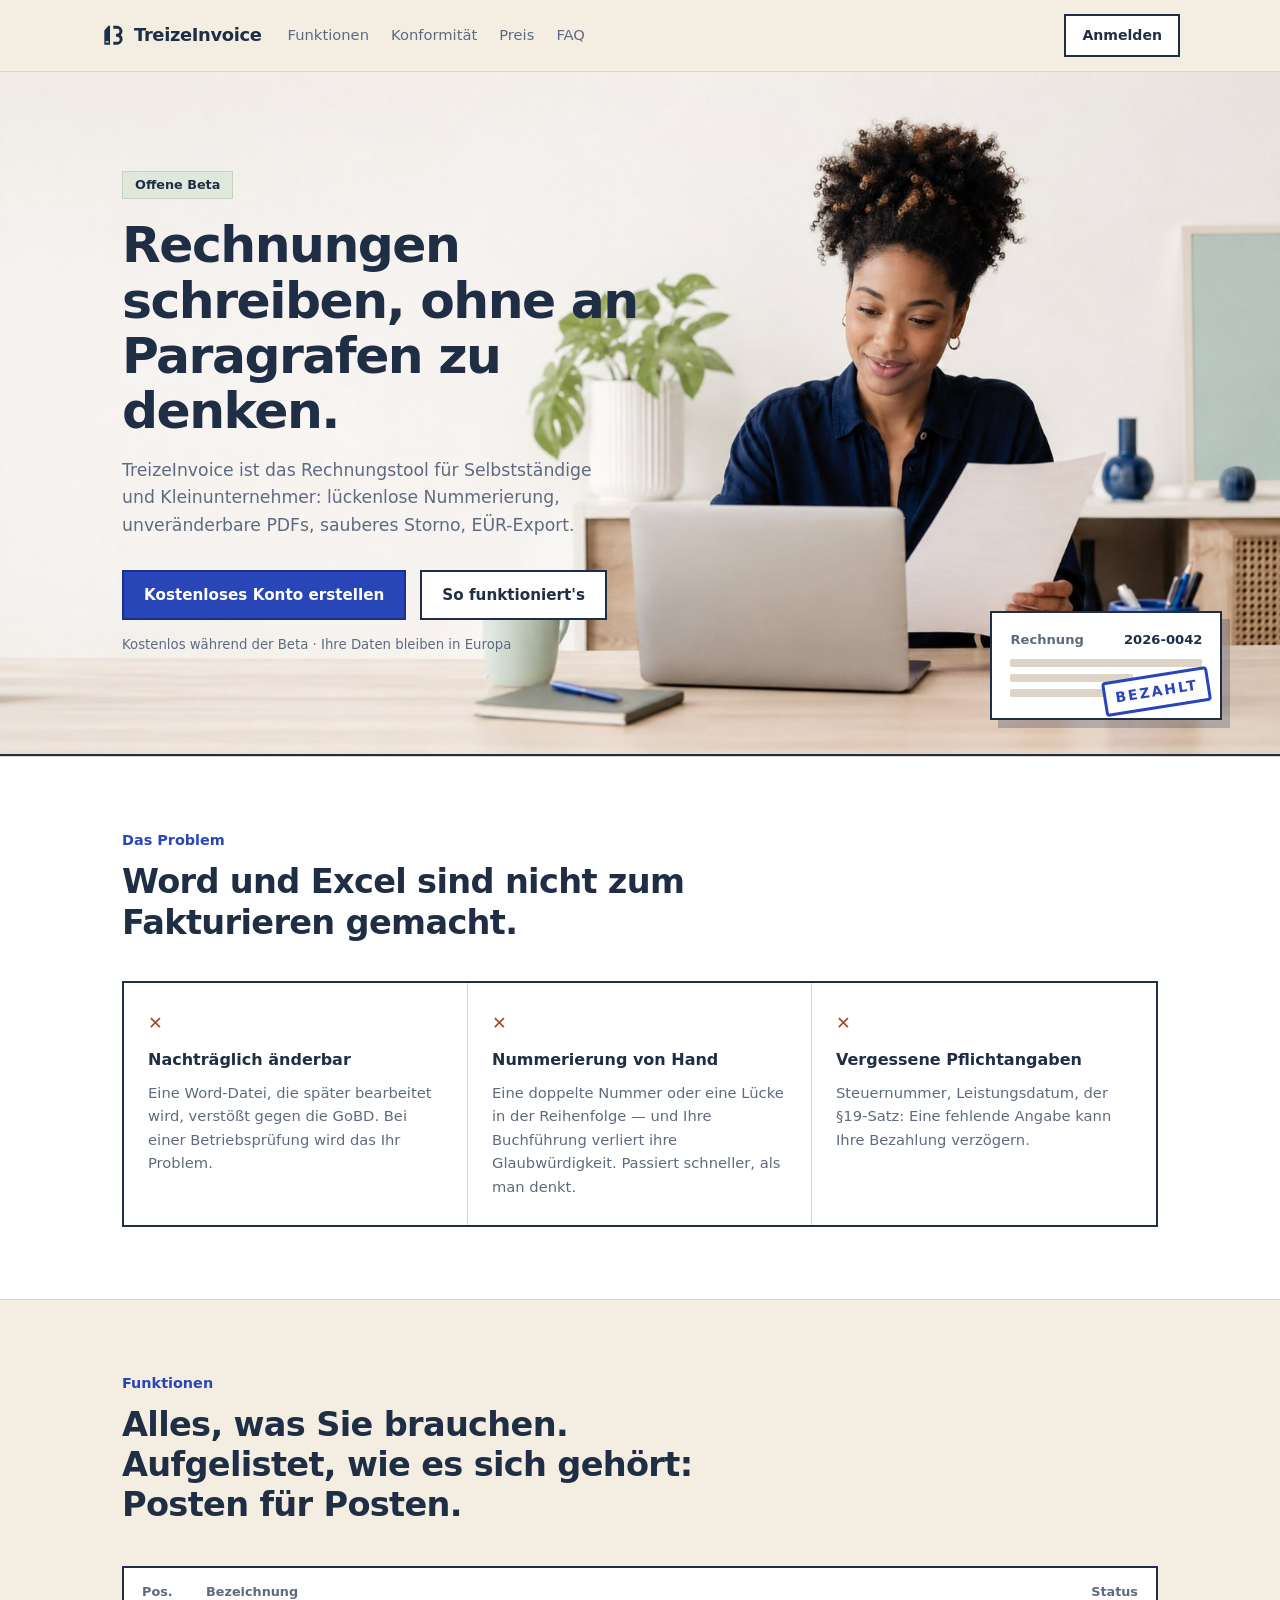
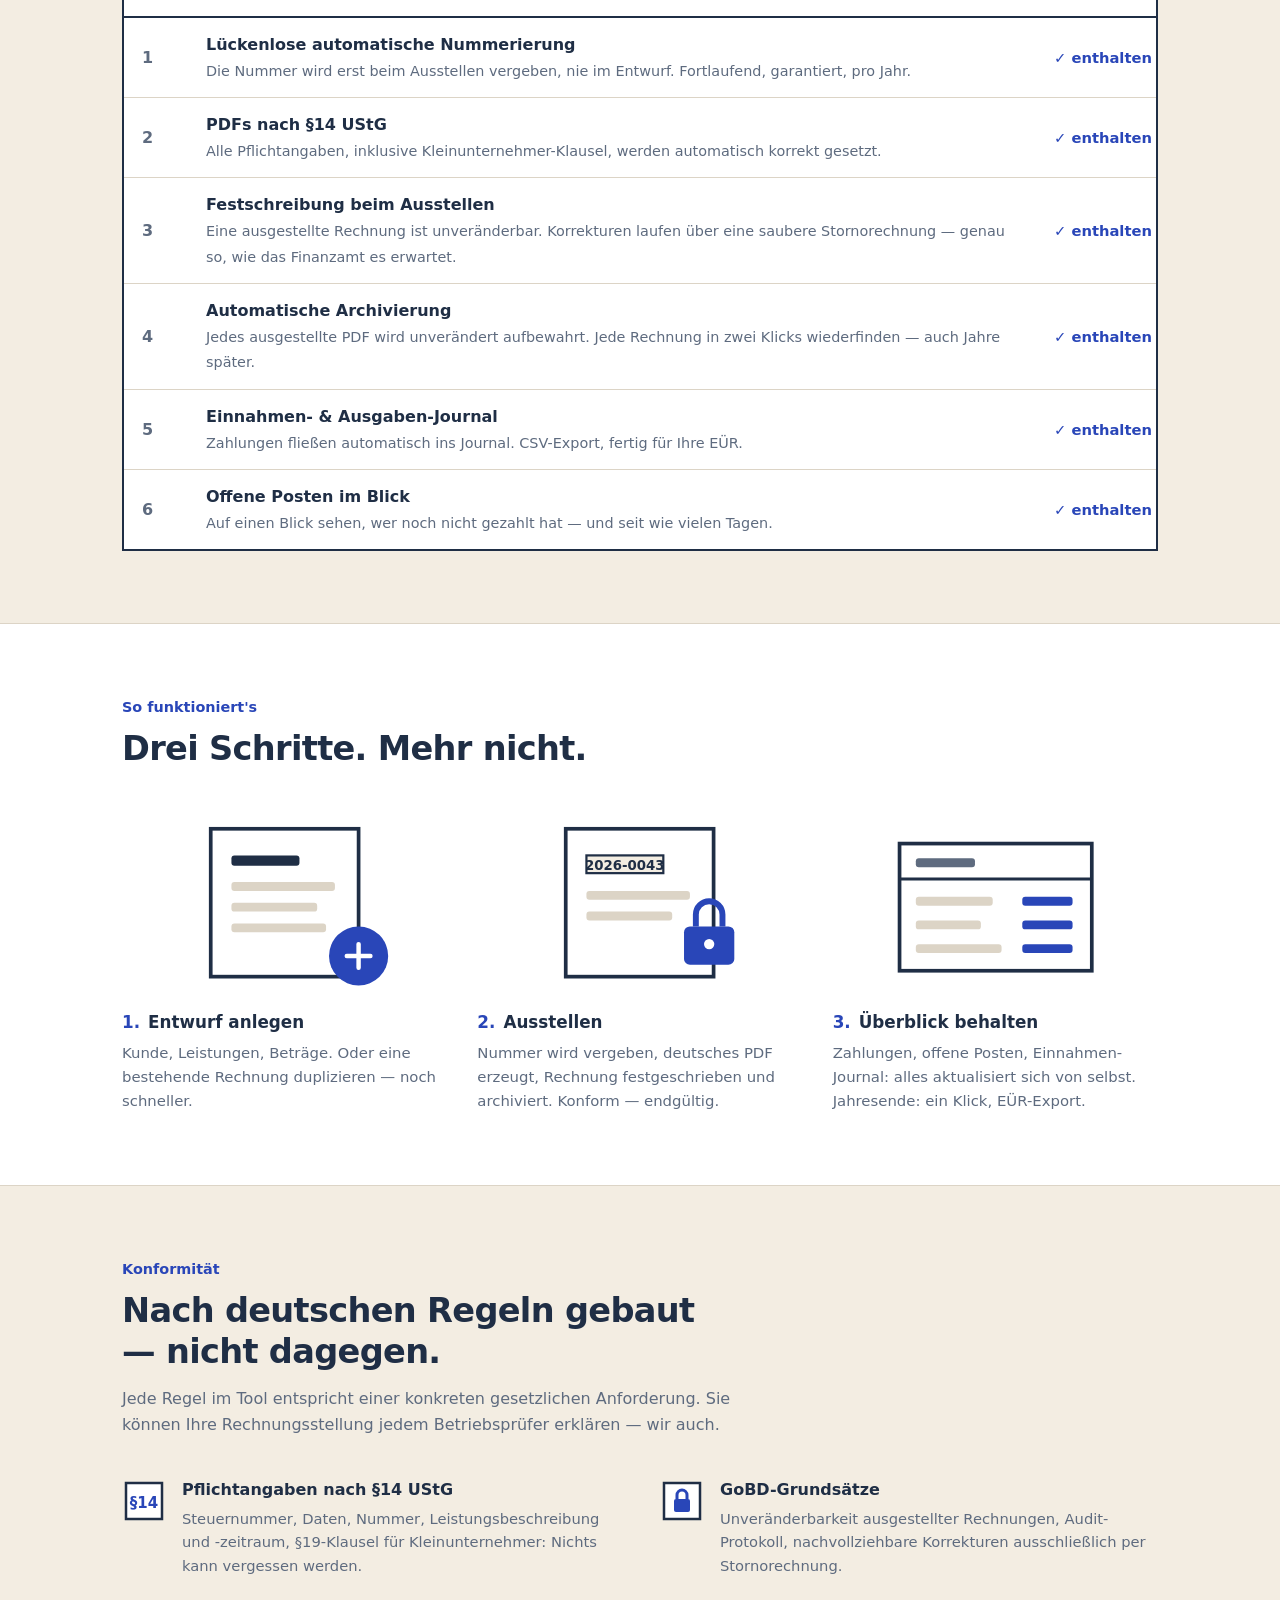
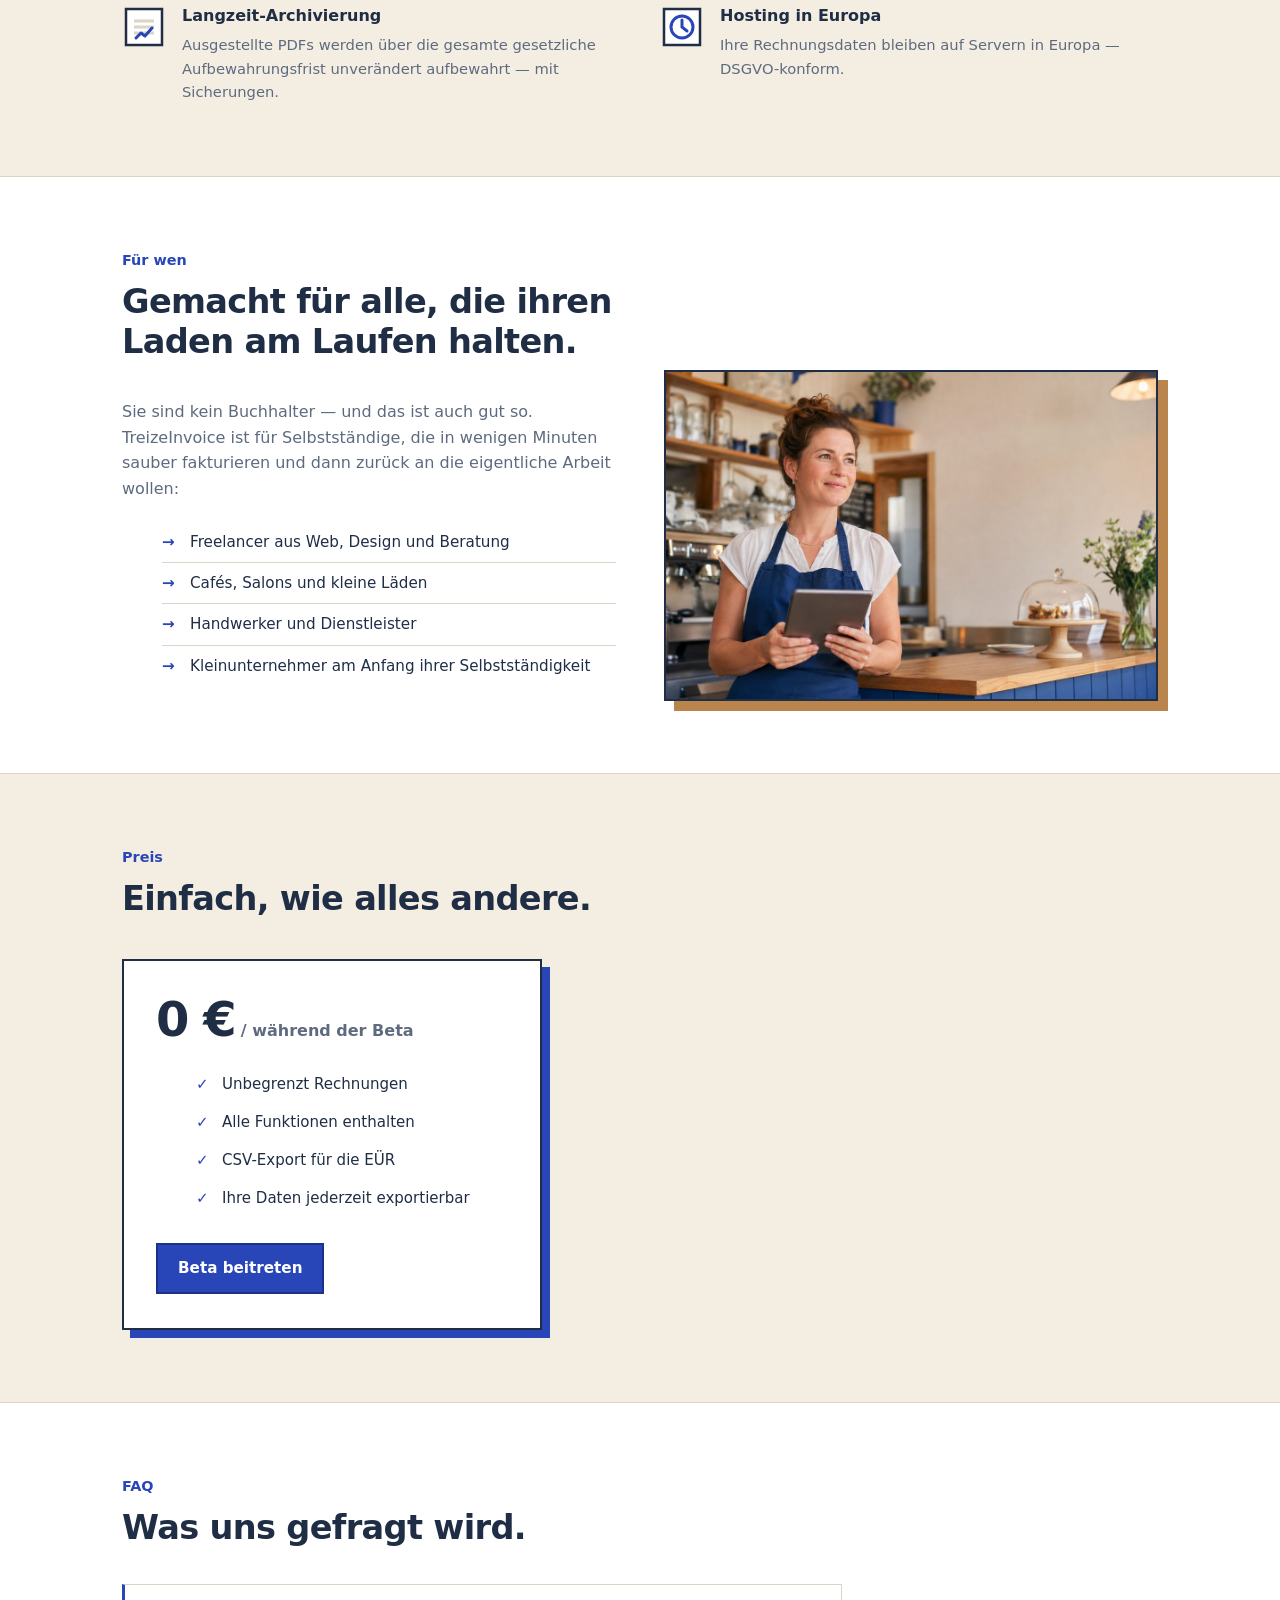
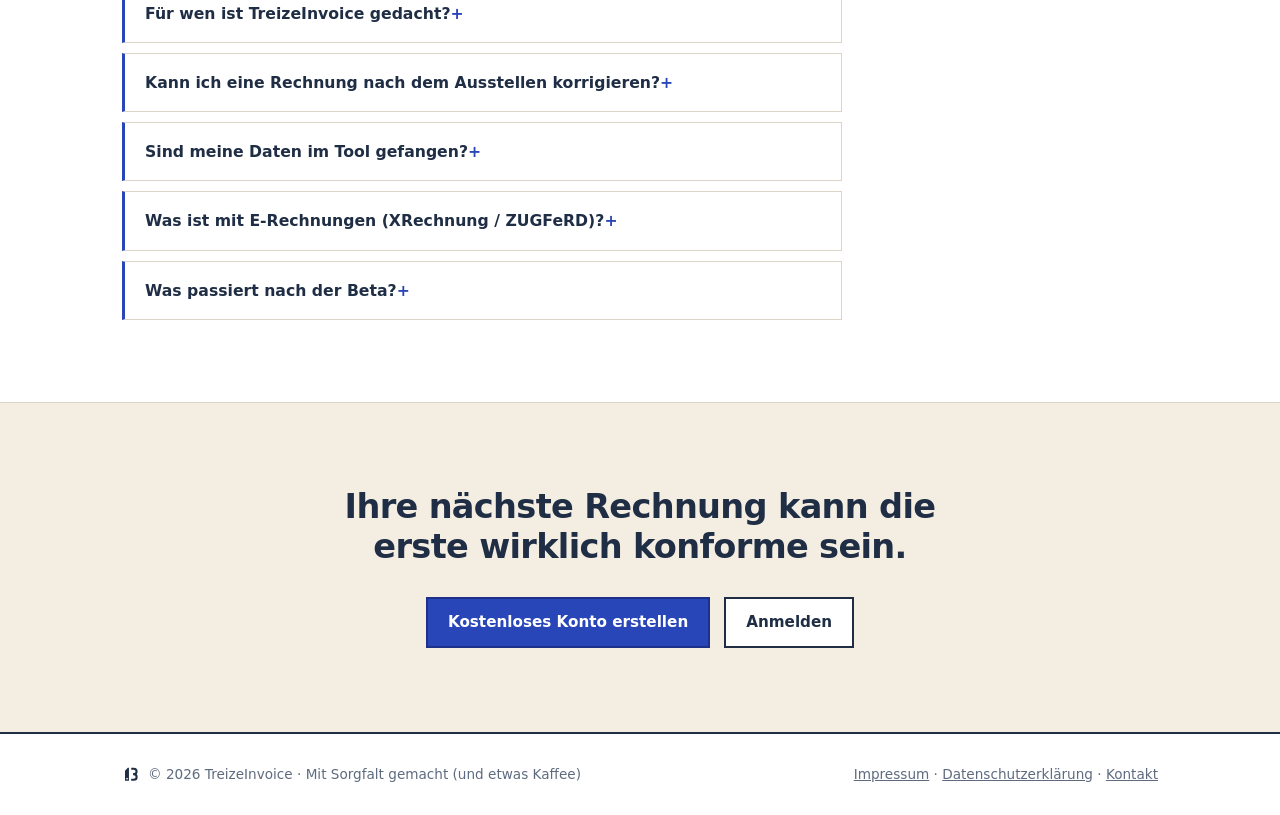
==== frontend/index.html @ 703e9132 "Bloc 0-2 : squelette, auth mono-utilisateur, clients, factures brouillon - Architecture Web -> Servi" ====
<!doctype html>
<html lang="de">
<head>
<meta charset="utf-8">
<meta name="viewport" content="width=device-width, initial-scale=1">
<title>TreizeInvoice — Rechtssichere Rechnungen für Selbstständige</title>
<link rel="icon" type="image/svg+xml" href="[data-uri]">
<meta name="description" content="Rechnungen nach §14 UStG und GoBD: lückenlose Nummerierung, unveränderbare PDFs, sauberes Storno, EÜR-Export. Gemacht für Kleinunternehmer und Freelancer.">
<style>
  :root{
    --bg:#F3EDE2;        /* Creme aus dem Café-Foto */
    --paper:#FFFFFF;
    --ink:#1F2E45;       /* Tiefes Schürzen-Navy */
    --ink-soft:#5E6B7F;
    --blue:#2946B8;      /* Königsblau aus Hemd & Stoffmustern */
    --blue-deep:#1C3187;
    --sage:#DFE8DA;      /* Salbei aus dem T-Shirt, als sanfte Fläche */
    --wood:#B9854C;      /* Holzton der Theke, sparsam */
    --line:#DCD4C6;
  }
  *{box-sizing:border-box; margin:0;}
  html{scroll-behavior:smooth;}
  @media (prefers-reduced-motion: reduce){
    html{scroll-behavior:auto;}
    *{animation:none !important; transition:none !important;}
  }
  body{
    background:var(--bg);
    color:var(--ink);
    font-family:"Avenir Next","Segoe UI",system-ui,-apple-system,sans-serif;
    line-height:1.6;
  }
  a{color:inherit;}
  .wrap{max-width:1080px; margin:0 auto; padding:0 22px;}

  /* ---------- Navigation ---------- */
  nav{
    position:sticky; top:0; z-index:50;
    background:rgba(243,237,226,.93);
    backdrop-filter:blur(6px);
    border-bottom:1px solid var(--line);
  }
  .nav-in{
    display:flex; align-items:center; gap:26px;
    padding:14px 0;
  }
  .logo{
    font-weight:800; font-size:1.12rem; letter-spacing:-.02em;
    text-decoration:none;
    display:flex; align-items:center; gap:8px;
  }
  .logo svg{width:26px; height:26px;}
  .nav-links{display:flex; gap:22px; flex:1; font-size:.92rem;}
  .nav-links a{text-decoration:none; color:var(--ink-soft);}
  .nav-links a:hover{color:var(--ink);}
  .btn{
    display:inline-block;
    text-decoration:none;
    font-weight:600;
    font-size:.95rem;
    padding:11px 20px;
    border:2px solid var(--ink);
    background:var(--paper);
    color:var(--ink);
    transition:transform .12s ease, box-shadow .12s ease;
  }
  .btn:hover{transform:translate(-1px,-1px); box-shadow:3px 3px 0 var(--ink);}
  .btn.primary{
    background:var(--blue);
    border-color:var(--blue-deep);
    color:#fff;
  }
  .btn.primary:hover{box-shadow:3px 3px 0 var(--blue-deep);}
  .btn.small{padding:8px 16px; font-size:.88rem;}

  /* ---------- Hero ---------- */
  .hero{
    position:relative;
    border-bottom:2px solid var(--ink);
    background:#F4F0E8;
  }
  .hero-bg{
    display:block;
    width:100%;
    min-height:560px;
    max-height:720px;
    object-fit:cover;
    object-position:74% center;
  }
  .hero-inner{
    position:absolute;
    inset:0;
    display:flex;
    align-items:center;
  }
  .hero-inner .wrap{width:100%;}
  .hero-content{max-width:520px;}
  .badge{
    display:inline-block;
    font-size:.8rem;
    font-weight:700;
    background:var(--sage);
    border:1px solid #C6D4BE;
    padding:3px 12px;
    margin-bottom:18px;
  }
  h1{
    font-size:clamp(2rem, 4vw, 3.15rem);
    font-weight:800;
    letter-spacing:-.03em;
    line-height:1.1;
  }
  .hero p.lead{
    margin-top:18px;
    font-size:1.08rem;
    color:var(--ink-soft);
    max-width:44ch;
  }
  .hero-cta{margin-top:30px; display:flex; gap:14px; flex-wrap:wrap;}
  .hero-note{margin-top:14px; font-size:.83rem; color:var(--ink-soft);}

  .invoice-chip{
    position:absolute;
    right:4.5%;
    bottom:34px;
    background:var(--paper);
    border:2px solid var(--ink);
    padding:16px 18px 14px;
    width:232px;
    box-shadow:8px 8px 0 rgba(31,46,69,.25);
  }
  .invoice-chip .nr{
    font-size:.82rem;
    font-weight:700;
    color:var(--ink-soft);
    display:flex;
    justify-content:space-between;
    margin-bottom:9px;
  }
  .invoice-chip .nr b{color:var(--ink); font-variant-numeric:tabular-nums;}
  .invoice-chip .row{height:8px; background:var(--line); border-radius:2px; margin:7px 0;}
  .invoice-chip .row.short{width:64%;}
  .invoice-chip .stamp{
    position:absolute;
    right:10px; bottom:10px;
    border:3px solid var(--blue);
    color:var(--blue);
    font-weight:800;
    font-size:.88rem;
    letter-spacing:2px;
    padding:3px 9px;
    transform:rotate(-9deg);
    border-radius:4px;
    background:rgba(255,255,255,.88);
    animation:stampIn .5s ease-out .6s both;
  }
  @keyframes stampIn{
    0%{opacity:0; transform:scale(2) rotate(-16deg);}
    70%{opacity:1; transform:scale(.95) rotate(-9deg);}
    100%{opacity:1; transform:scale(1) rotate(-9deg);}
  }

  /* ---------- Abschnitte ---------- */
  section{padding:72px 0;}
  section.alt{background:var(--paper); border-top:1px solid var(--line); border-bottom:1px solid var(--line);}
  .kicker{font-size:.9rem; font-weight:700; color:var(--blue); margin-bottom:10px;}
  h2{
    font-size:clamp(1.5rem, 2.8vw, 2.1rem);
    font-weight:800;
    letter-spacing:-.02em;
    line-height:1.2;
    max-width:26ch;
  }
  .section-lead{margin-top:14px; color:var(--ink-soft); max-width:60ch;}

  /* ---------- Problem ---------- */
  .problem-grid{
    margin-top:38px;
    display:grid;
    grid-template-columns:repeat(3,1fr);
    border:2px solid var(--ink);
    background:var(--paper);
  }
  .problem{padding:26px 24px; border-right:1px solid var(--line);}
  .problem:last-child{border-right:none;}
  .problem h3{font-size:1rem; font-weight:700; margin-bottom:8px;}
  .problem p{font-size:.92rem; color:var(--ink-soft);}
  .problem .x{font-weight:800; color:#A34B2E; font-size:1.1rem; display:block; margin-bottom:10px;}

  /* ---------- Funktionen: Posten-Liste ---------- */
  .ledger{margin-top:40px; background:var(--paper); border:2px solid var(--ink);}
  .ledger-head, .ledger-row{
    display:grid;
    grid-template-columns:64px 1fr 120px;
    align-items:center;
  }
  .ledger-head{
    border-bottom:2px solid var(--ink);
    font-size:.8rem;
    font-weight:700;
    color:var(--ink-soft);
  }
  .ledger-head > div, .ledger-row > div{padding:14px 18px;}
  .ledger-row{border-bottom:1px solid var(--line);}
  .ledger-row:last-child{border-bottom:none;}
  .ledger-row .pos{font-variant-numeric:tabular-nums; font-weight:700; color:var(--ink-soft);}
  .ledger-row .des b{display:block; font-size:1rem;}
  .ledger-row .des span{font-size:.9rem; color:var(--ink-soft);}
  .ledger-row .inc{
    font-weight:700; color:var(--blue); font-size:.92rem;
    text-align:right; white-space:nowrap;
  }

  /* ---------- Schritte ---------- */
  .steps{margin-top:44px; display:grid; grid-template-columns:repeat(3,1fr); gap:30px;}
  .step svg{width:100%; height:auto; display:block; margin-bottom:18px;}
  .step h3{font-size:1.05rem; font-weight:700;}
  .step h3 em{font-style:normal; color:var(--blue); font-variant-numeric:tabular-nums; margin-right:8px;}
  .step p{font-size:.93rem; color:var(--ink-soft); margin-top:6px;}

  /* ---------- Konformität ---------- */
  .conf{margin-top:40px; display:grid; grid-template-columns:repeat(2,1fr); gap:26px 40px;}
  .conf-item{display:flex; gap:16px; align-items:flex-start;}
  .conf-item svg{flex:0 0 44px; margin-top:2px;}
  .conf-item h3{font-size:1rem; font-weight:700;}
  .conf-item p{font-size:.92rem; color:var(--ink-soft); margin-top:4px;}

  /* ---------- Für wen ---------- */
  .wen-grid{
    display:grid;
    grid-template-columns:1fr 1fr;
    gap:48px;
    align-items:center;
    margin-top:8px;
  }
  .wen-grid img{
    width:100%;
    display:block;
    border:2px solid var(--ink);
    box-shadow:10px 10px 0 var(--wood);
  }
  .wen-list{list-style:none; margin-top:20px; font-size:.95rem;}
  .wen-list li{padding:8px 0 8px 28px; position:relative; border-bottom:1px solid var(--line);}
  .wen-list li:last-child{border-bottom:none;}
  .wen-list li::before{content:"→"; position:absolute; left:0; color:var(--blue); font-weight:800;}

  /* ---------- Preis ---------- */
  .price-card{
    margin-top:40px;
    background:var(--paper);
    border:2px solid var(--ink);
    max-width:420px;
    padding:34px 32px;
    box-shadow:8px 8px 0 var(--blue);
  }
  .price-card .amount{font-size:3rem; font-weight:800; letter-spacing:-.03em; line-height:1;}
  .price-card .amount small{font-size:1rem; font-weight:600; color:var(--ink-soft); letter-spacing:0;}
  .price-card ul{list-style:none; margin:22px 0 26px; font-size:.94rem;}
  .price-card li{padding:7px 0 7px 26px; position:relative;}
  .price-card li::before{content:"✓"; position:absolute; left:0; color:var(--blue); font-weight:800;}

  /* ---------- FAQ ---------- */
  .faq{margin-top:36px; max-width:720px;}
  details{
    background:var(--paper);
    border:1px solid var(--line);
    border-left:3px solid var(--blue);
    margin-bottom:10px;
    padding:16px 20px;
  }
  summary{cursor:pointer; font-weight:600; font-size:.98rem; list-style:none;}
  summary::-webkit-details-marker{display:none;}
  summary::after{color:var(--blue); font-weight:800;}
  
  details p{margin-top:10px; font-size:.93rem; color:var(--ink-soft);}
    /* ---------- Abschluss + Footer ---------- */
  .final{text-align:center; padding:84px 0;}
  .final h2{margin:0 auto;}
  .final .hero-cta{justify-content:center;}
  footer{
    border-top:2px solid var(--ink);
    background:var(--paper);
    padding:30px 0;
    font-size:.85rem;
    color:var(--ink-soft);
  }
  .foot-in{display:flex; justify-content:space-between; gap:20px; flex-wrap:wrap;}
  footer a{color:var(--ink-soft);}


  /* ---------- Animations ---------- */
  @media (prefers-reduced-motion: no-preference){
    /* Entrée orchestrée du hero */
    .hero{overflow:hidden;}
    .hero-bg{animation:heroZoom 1.6s ease-out both;}
    @keyframes heroZoom{from{transform:scale(1.05);} to{transform:scale(1);}}
    .hero-content > *{animation:rise .6s ease-out both;}
    .hero-content > :nth-child(1){animation-delay:.05s;}
    .hero-content > :nth-child(2){animation-delay:.14s;}
    .hero-content > :nth-child(3){animation-delay:.24s;}
    .hero-content > :nth-child(4){animation-delay:.34s;}
    .hero-content > :nth-child(5){animation-delay:.42s;}
    @keyframes rise{from{opacity:0; transform:translateY(18px);} to{opacity:1; transform:none;}}
    .invoice-chip{animation:chipIn .5s ease-out .75s both;}
    @keyframes chipIn{from{opacity:0; transform:translateY(14px);} to{opacity:1; transform:none;}}
    .invoice-chip .stamp{animation-delay:1.15s;}

    /* Révélation au scroll */
    .rv{opacity:0; transform:translateY(20px); transition:opacity .55s ease, transform .55s ease; transition-delay:var(--d,0s);}
    .rv.in{opacity:1; transform:none;}

    /* Les ✓ se font tamponner ligne par ligne */
    .ledger-row .inc{opacity:0; transform:scale(1.7) rotate(-8deg);}
    .ledger-row.in .inc{
      opacity:1; transform:scale(1) rotate(0);
      transition:opacity .25s ease, transform .35s cubic-bezier(.2,1.6,.4,1);
      transition-delay:calc(var(--d,0s) + .3s);
    }

    /* Boutons : enfoncement au clic */
    .btn:active{transform:translate(2px,2px); box-shadow:none;}

    /* Nav : ombre discrète après le premier scroll */
    nav{transition:box-shadow .25s ease;}
    nav.scrolled{box-shadow:0 3px 0 rgba(31,46,69,.1);}

    /* FAQ : ouverture fluide + croix qui pivote */
    summary::after{content:" +"; display:inline-block; transition:transform .3s ease; transform-origin:60% 55%;}
    details[open] summary::after{content:" +"; transform:rotate(45deg);}
    .faq-body{display:grid; grid-template-rows:0fr; transition:grid-template-rows .35s ease;}
    details[open] .faq-body{grid-template-rows:1fr;}
    .faq-body > div{overflow:hidden;}
  }

  /* ---------- Responsive ---------- */
  @media (max-width:860px){
    .hero{display:flex; flex-direction:column-reverse;}
    .hero-inner{position:static;}
    .hero-content{max-width:100%; padding:34px 0 30px;}
    .hero-bg{min-height:0; max-height:320px; object-position:72% center;}
    .invoice-chip{display:none;}
    .problem-grid{grid-template-columns:1fr;}
    .problem{border-right:none; border-bottom:1px solid var(--line);}
    .problem:last-child{border-bottom:none;}
    .steps{grid-template-columns:1fr;}
    .conf{grid-template-columns:1fr;}
    .wen-grid{grid-template-columns:1fr; gap:30px;}
    .nav-links{display:none;}
    .nav-in{justify-content:space-between;}
  }
</style>
</head>
<body>

<nav>
  <div class="wrap nav-in">
    <a class="logo" href="#"><svg viewBox="0 0 96 96" xmlns="http://www.w3.org/2000/svg"><path fill-rule="evenodd" d="M 16 31 L 31 14 H 37 V 84 H 16 Z M 21 71 h 11 v 5 h -11 z" fill="#1F2E45"/><path d="M 49 19.5 H 63 A 14.5 14.5 0 0 1 63 48.5 H 59 M 59 48.5 H 63 A 15 15 0 0 1 63 78.5 H 49" fill="none" stroke="#1F2E45" stroke-width="11" stroke-linejoin="round"/></svg>TreizeInvoice</a>
    <div class="nav-links">
      <a href="#funktionen">Funktionen</a>
      <a href="#konformitaet">Konformität</a>
      <a href="#preis">Preis</a>
      <a href="#faq">FAQ</a>
    </div>
    <a class="btn small" href="/login">Anmelden</a>
  </div>
</nav>

<header class="hero">
  <img class="hero-bg" src="[data-uri]" alt="Eine Selbstständige prüft eine Rechnung an ihrem Schreibtisch">
  <div class="hero-inner">
    <div class="wrap">
      <div class="hero-content">
        <span class="badge">Offene Beta</span>
        <h1>Rechnungen schreiben, ohne an Paragrafen zu denken.</h1>
        <p class="lead">TreizeInvoice ist das Rechnungstool für Selbstständige und Kleinunternehmer: lückenlose Nummerierung, unveränderbare PDFs, sauberes Storno, EÜR-Export.</p>
        <div class="hero-cta">
          <a class="btn primary" href="/register">Kostenloses Konto erstellen</a>
          <a class="btn" href="#funktionen">So funktioniert's</a>
        </div>
        <p class="hero-note">Kostenlos während der Beta · Ihre Daten bleiben in Europa</p>
      </div>
    </div>
  </div>
  <div class="invoice-chip" aria-hidden="true">
    <div class="nr"><span>Rechnung</span><b>2026-0042</b></div>
    <div class="row"></div>
    <div class="row short"></div>
    <div class="row"></div>
    <span class="stamp">BEZAHLT</span>
  </div>
</header>

<section class="alt">
  <div class="wrap">
    <div class="kicker">Das Problem</div>
    <h2>Word und Excel sind nicht zum Fakturieren gemacht.</h2>
    <div class="problem-grid">
      <div class="problem">
        <span class="x">✕</span>
        <h3>Nachträglich änderbar</h3>
        <p>Eine Word-Datei, die später bearbeitet wird, verstößt gegen die GoBD. Bei einer Betriebsprüfung wird das Ihr Problem.</p>
      </div>
      <div class="problem">
        <span class="x">✕</span>
        <h3>Nummerierung von Hand</h3>
        <p>Eine doppelte Nummer oder eine Lücke in der Reihenfolge — und Ihre Buchführung verliert ihre Glaubwürdigkeit. Passiert schneller, als man denkt.</p>
      </div>
      <div class="problem">
        <span class="x">✕</span>
        <h3>Vergessene Pflichtangaben</h3>
        <p>Steuernummer, Leistungsdatum, der §19-Satz: Eine fehlende Angabe kann Ihre Bezahlung verzögern.</p>
      </div>
    </div>
  </div>
</section>

<section id="funktionen">
  <div class="wrap">
    <div class="kicker">Funktionen</div>
    <h2>Alles, was Sie brauchen. Aufgelistet, wie es sich gehört: Posten für Posten.</h2>
    <div class="ledger" role="table" aria-label="Funktionsübersicht">
      <div class="ledger-head" role="row">
        <div role="columnheader">Pos.</div><div role="columnheader">Bezeichnung</div><div role="columnheader" style="text-align:right">Status</div>
      </div>
      <div class="ledger-row" role="row">
        <div class="pos" role="cell">1</div>
        <div class="des" role="cell"><b>Lückenlose automatische Nummerierung</b><span>Die Nummer wird erst beim Ausstellen vergeben, nie im Entwurf. Fortlaufend, garantiert, pro Jahr.</span></div>
        <div class="inc" role="cell">✓ enthalten</div>
      </div>
      <div class="ledger-row" role="row">
        <div class="pos" role="cell">2</div>
        <div class="des" role="cell"><b>PDFs nach §14 UStG</b><span>Alle Pflichtangaben, inklusive Kleinunternehmer-Klausel, werden automatisch korrekt gesetzt.</span></div>
        <div class="inc" role="cell">✓ enthalten</div>
      </div>
      <div class="ledger-row" role="row">
        <div class="pos" role="cell">3</div>
        <div class="des" role="cell"><b>Festschreibung beim Ausstellen</b><span>Eine ausgestellte Rechnung ist unveränderbar. Korrekturen laufen über eine saubere Stornorechnung — genau so, wie das Finanzamt es erwartet.</span></div>
        <div class="inc" role="cell">✓ enthalten</div>
      </div>
      <div class="ledger-row" role="row">
        <div class="pos" role="cell">4</div>
        <div class="des" role="cell"><b>Automatische Archivierung</b><span>Jedes ausgestellte PDF wird unverändert aufbewahrt. Jede Rechnung in zwei Klicks wiederfinden — auch Jahre später.</span></div>
        <div class="inc" role="cell">✓ enthalten</div>
      </div>
      <div class="ledger-row" role="row">
        <div class="pos" role="cell">5</div>
        <div class="des" role="cell"><b>Einnahmen- &amp; Ausgaben-Journal</b><span>Zahlungen fließen automatisch ins Journal. CSV-Export, fertig für Ihre EÜR.</span></div>
        <div class="inc" role="cell">✓ enthalten</div>
      </div>
      <div class="ledger-row" role="row">
        <div class="pos" role="cell">6</div>
        <div class="des" role="cell"><b>Offene Posten im Blick</b><span>Auf einen Blick sehen, wer noch nicht gezahlt hat — und seit wie vielen Tagen.</span></div>
        <div class="inc" role="cell">✓ enthalten</div>
      </div>
    </div>
  </div>
</section>

<section class="alt">
  <div class="wrap">
    <div class="kicker">So funktioniert's</div>
    <h2>Drei Schritte. Mehr nicht.</h2>
    <div class="steps">
      <div class="step">
        <svg viewBox="0 0 220 120" xmlns="http://www.w3.org/2000/svg" aria-hidden="true">
          <rect x="60" y="10" width="100" height="100" fill="#FFFFFF" stroke="#1F2E45" stroke-width="2.5"/>
          <rect x="74" y="28" width="46" height="7" rx="2" fill="#1F2E45"/>
          <rect x="74" y="46" width="70" height="6" rx="2" fill="#DCD4C6"/>
          <rect x="74" y="60" width="58" height="6" rx="2" fill="#DCD4C6"/>
          <rect x="74" y="74" width="64" height="6" rx="2" fill="#DCD4C6"/>
          <circle cx="160" cy="96" r="20" fill="#2946B8"/>
          <path d="M 160 88 v 16 M 152 96 h 16" stroke="#fff" stroke-width="3" stroke-linecap="round"/>
        </svg>
        <h3><em>1.</em>Entwurf anlegen</h3>
        <p>Kunde, Leistungen, Beträge. Oder eine bestehende Rechnung duplizieren — noch schneller.</p>
      </div>
      <div class="step">
        <svg viewBox="0 0 220 120" xmlns="http://www.w3.org/2000/svg" aria-hidden="true">
          <rect x="60" y="10" width="100" height="100" fill="#FFFFFF" stroke="#1F2E45" stroke-width="2.5"/>
          <rect x="74" y="28" width="52" height="12" fill="#F3EDE2" stroke="#1F2E45" stroke-width="1.5"/>
          <text x="100" y="38" font-family="system-ui,sans-serif" font-size="9" font-weight="700" fill="#1F2E45" text-anchor="middle">2026-0043</text>
          <rect x="74" y="52" width="70" height="6" rx="2" fill="#DCD4C6"/>
          <rect x="74" y="66" width="58" height="6" rx="2" fill="#DCD4C6"/>
          <rect x="140" y="76" width="34" height="26" rx="4" fill="#2946B8"/>
          <path d="M 148 76 v -8 a 9 9 0 0 1 18 0 v 8" fill="none" stroke="#2946B8" stroke-width="4"/>
          <circle cx="157" cy="88" r="3.5" fill="#fff"/>
        </svg>
        <h3><em>2.</em>Ausstellen</h3>
        <p>Nummer wird vergeben, deutsches PDF erzeugt, Rechnung festgeschrieben und archiviert. Konform — endgültig.</p>
      </div>
      <div class="step">
        <svg viewBox="0 0 220 120" xmlns="http://www.w3.org/2000/svg" aria-hidden="true">
          <rect x="45" y="20" width="130" height="86" fill="#FFFFFF" stroke="#1F2E45" stroke-width="2.5"/>
          <line x1="45" y1="44" x2="175" y2="44" stroke="#1F2E45" stroke-width="2"/>
          <rect x="56" y="30" width="40" height="6" rx="2" fill="#5E6B7F"/>
          <rect x="56" y="56" width="52" height="6" rx="2" fill="#DCD4C6"/>
          <rect x="128" y="56" width="34" height="6" rx="2" fill="#2946B8"/>
          <rect x="56" y="72" width="44" height="6" rx="2" fill="#DCD4C6"/>
          <rect x="128" y="72" width="34" height="6" rx="2" fill="#2946B8"/>
          <rect x="56" y="88" width="58" height="6" rx="2" fill="#DCD4C6"/>
          <rect x="128" y="88" width="34" height="6" rx="2" fill="#2946B8"/>
        </svg>
        <h3><em>3.</em>Überblick behalten</h3>
        <p>Zahlungen, offene Posten, Einnahmen-Journal: alles aktualisiert sich von selbst. Jahresende: ein Klick, EÜR-Export.</p>
      </div>
    </div>
  </div>
</section>

<section id="konformitaet">
  <div class="wrap">
    <div class="kicker">Konformität</div>
    <h2>Nach deutschen Regeln gebaut — nicht dagegen.</h2>
    <p class="section-lead">Jede Regel im Tool entspricht einer konkreten gesetzlichen Anforderung. Sie können Ihre Rechnungsstellung jedem Betriebsprüfer erklären — wir auch.</p>
    <div class="conf">
      <div class="conf-item">
        <svg viewBox="0 0 44 44" xmlns="http://www.w3.org/2000/svg" aria-hidden="true"><rect x="4" y="4" width="36" height="36" fill="#FFFFFF" stroke="#1F2E45" stroke-width="2.5"/><text x="22" y="29" font-family="system-ui,sans-serif" font-size="15" font-weight="800" fill="#2946B8" text-anchor="middle">§14</text></svg>
        <div>
          <h3>Pflichtangaben nach §14 UStG</h3>
          <p>Steuernummer, Daten, Nummer, Leistungsbeschreibung und -zeitraum, §19-Klausel für Kleinunternehmer: Nichts kann vergessen werden.</p>
        </div>
      </div>
      <div class="conf-item">
        <svg viewBox="0 0 44 44" xmlns="http://www.w3.org/2000/svg" aria-hidden="true"><rect x="4" y="4" width="36" height="36" fill="#FFFFFF" stroke="#1F2E45" stroke-width="2.5"/><rect x="14" y="20" width="16" height="13" rx="2" fill="#2946B8"/><path d="M 17 20 v -4 a 5 5 0 0 1 10 0 v 4" fill="none" stroke="#2946B8" stroke-width="3"/></svg>
        <div>
          <h3>GoBD-Grundsätze</h3>
          <p>Unveränderbarkeit ausgestellter Rechnungen, Audit-Protokoll, nachvollziehbare Korrekturen ausschließlich per Stornorechnung.</p>
        </div>
      </div>
      <div class="conf-item">
        <svg viewBox="0 0 44 44" xmlns="http://www.w3.org/2000/svg" aria-hidden="true"><rect x="4" y="4" width="36" height="36" fill="#FFFFFF" stroke="#1F2E45" stroke-width="2.5"/><path d="M 12 16 h 20 M 12 22 h 20 M 12 28 h 20" stroke="#DCD4C6" stroke-width="3"/><path d="M 14 33 l 5 -5 l 4 3 l 7 -8" fill="none" stroke="#2946B8" stroke-width="3" stroke-linecap="round" stroke-linejoin="round"/></svg>
        <div>
          <h3>Langzeit-Archivierung</h3>
          <p>Ausgestellte PDFs werden über die gesamte gesetzliche Aufbewahrungsfrist unverändert aufbewahrt — mit Sicherungen.</p>
        </div>
      </div>
      <div class="conf-item">
        <svg viewBox="0 0 44 44" xmlns="http://www.w3.org/2000/svg" aria-hidden="true"><rect x="4" y="4" width="36" height="36" fill="#FFFFFF" stroke="#1F2E45" stroke-width="2.5"/><circle cx="22" cy="22" r="11" fill="none" stroke="#2946B8" stroke-width="3"/><path d="M 22 15 v 7 l 5 4" fill="none" stroke="#2946B8" stroke-width="3" stroke-linecap="round"/></svg>
        <div>
          <h3>Hosting in Europa</h3>
          <p>Ihre Rechnungsdaten bleiben auf Servern in Europa — DSGVO-konform.</p>
        </div>
      </div>
    </div>
  </div>
</section>

<section class="alt" id="fuerwen">
  <div class="wrap">
    <div class="kicker">Für wen</div>
    <h2>Gemacht für alle, die ihren Laden am Laufen halten.</h2>
    <div class="wen-grid">
      <div>
        <p class="section-lead">Sie sind kein Buchhalter — und das ist auch gut so. TreizeInvoice ist für Selbstständige, die in wenigen Minuten sauber fakturieren und dann zurück an die eigentliche Arbeit wollen:</p>
        <ul class="wen-list">
          <li>Freelancer aus Web, Design und Beratung</li>
          <li>Cafés, Salons und kleine Läden</li>
          <li>Handwerker und Dienstleister</li>
          <li>Kleinunternehmer am Anfang ihrer Selbstständigkeit</li>
        </ul>
      </div>
      <img src="[data-uri]" alt="Eine Cafébesitzerin steht mit einem Tablet hinter ihrer Theke" loading="lazy">
    </div>
  </div>
</section>

<section id="preis">
  <div class="wrap">
    <div class="kicker">Preis</div>
    <h2>Einfach, wie alles andere.</h2>
    <div class="price-card">
      <div class="amount">0 €<small> / während der Beta</small></div>
      <ul>
        <li>Unbegrenzt Rechnungen</li>
        <li>Alle Funktionen enthalten</li>
        <li>CSV-Export für die EÜR</li>
        <li>Ihre Daten jederzeit exportierbar</li>
      </ul>
      <a class="btn primary" href="/register">Beta beitreten</a>
    </div>
  </div>
</section>

<section class="alt" id="faq">
  <div class="wrap">
    <div class="kicker">FAQ</div>
    <h2>Was uns gefragt wird.</h2>
    <div class="faq">
      <details>
        <summary>Für wen ist TreizeInvoice gedacht?</summary>
        <div class="faq-body"><div><p>Für Selbstständige, Freelancer und Kleinunternehmer (§19 UStG), die in Deutschland fakturieren und konforme Rechnungen ohne Buchhaltungs-Monster wollen. Wer Umsatzsteuer abführt oder eine GmbH mit Steuerberater führt, ist mit einer Komplettlösung wie DATEV besser bedient.</p></div></div>
      </details>
      <details>
        <summary>Kann ich eine Rechnung nach dem Ausstellen korrigieren?</summary>
        <div class="faq-body"><div><p>Nicht durch Bearbeiten — genau das verbietet das Finanzamt. Sie erstellen mit einem Klick eine Stornorechnung und danach eine neue, korrigierte Rechnung. Die Historie bleibt sauber und nachvollziehbar.</p></div></div>
      </details>
      <details>
        <summary>Sind meine Daten im Tool gefangen?</summary>
        <div class="faq-body"><div><p>Nein. Ihre Rechnungen sind PDFs, die Sie frei herunterladen, und Ihr Journal lässt sich jederzeit als CSV exportieren. Ihre Daten gehören Ihnen.</p></div></div>
      </details>
      <details>
        <summary>Was ist mit E-Rechnungen (XRechnung / ZUGFeRD)?</summary>
        <div class="faq-body"><div><p>Die strukturierten Formate XRechnung/ZUGFeRD stehen auf der Roadmap. Für Kleinunternehmer bleibt die Ausstellung als PDF derzeit zulässig — wir verfolgen die Gesetzeslage genau.</p></div></div>
      </details>
      <details>
        <summary>Was passiert nach der Beta?</summary>
        <div class="faq-body"><div><p>Ein einfacher, ehrlicher Preis wird rechtzeitig angekündigt. Beta-Nutzer erfahren es zuerst und behalten in jedem Fall Zugriff auf ihre Daten.</p></div></div>
      </details>
    </div>
  </div>
</section>

<section class="final">
  <div class="wrap">
    <h2>Ihre nächste Rechnung kann die erste wirklich konforme sein.</h2>
    <div class="hero-cta">
      <a class="btn primary" href="/register">Kostenloses Konto erstellen</a>
      <a class="btn" href="/login">Anmelden</a>
    </div>
  </div>
</section>

<footer>
  <div class="wrap foot-in">
    <div style="display:flex; align-items:center; gap:8px;"><span style="width:18px; height:18px; display:inline-block;"><svg viewBox="0 0 96 96" xmlns="http://www.w3.org/2000/svg"><path fill-rule="evenodd" d="M 16 31 L 31 14 H 37 V 84 H 16 Z M 21 71 h 11 v 5 h -11 z" fill="#1F2E45"/><path d="M 49 19.5 H 63 A 14.5 14.5 0 0 1 63 48.5 H 59 M 59 48.5 H 63 A 15 15 0 0 1 63 78.5 H 49" fill="none" stroke="#1F2E45" stroke-width="11" stroke-linejoin="round"/></svg></span>© 2026 TreizeInvoice · Mit Sorgfalt gemacht (und etwas Kaffee)</div>
    <div>
      <a href="/impressum">Impressum</a> · <a href="/datenschutz">Datenschutzerklärung</a> · <a href="mailto:kontakt@example.de">Kontakt</a>
    </div>
  </div>
</footer>

<script>
(function(){
  if (window.matchMedia('(prefers-reduced-motion: reduce)').matches) return;

  // Cibles de révélation, avec décalage en cascade au sein de chaque groupe
  var groups = [
    '.problem-grid .problem',
    '.ledger-row',
    '.steps .step',
    '.conf .conf-item',
    '.wen-grid > *',
    '.price-card',
    '.faq details',
    '.final h2', '.final .hero-cta'
  ];
  groups.forEach(function(sel){
    document.querySelectorAll(sel).forEach(function(el, i){
      el.classList.add('rv');
      el.style.setProperty('--d', Math.min(i * 0.09, 0.55) + 's');
    });
  });

  var io = new IntersectionObserver(function(entries){
    entries.forEach(function(e){
      if (e.isIntersecting){ e.target.classList.add('in'); io.unobserve(e.target); }
    });
  }, {threshold:.15, rootMargin:'0px 0px -36px 0px'});
  document.querySelectorAll('.rv').forEach(function(el){ io.observe(el); });

  // Ombre de la nav après le premier scroll
  var nav = document.querySelector('nav');
  addEventListener('scroll', function(){
    nav.classList.toggle('scrolled', scrollY > 8);
  }, {passive:true});
})();
</script>
</body>
</html>
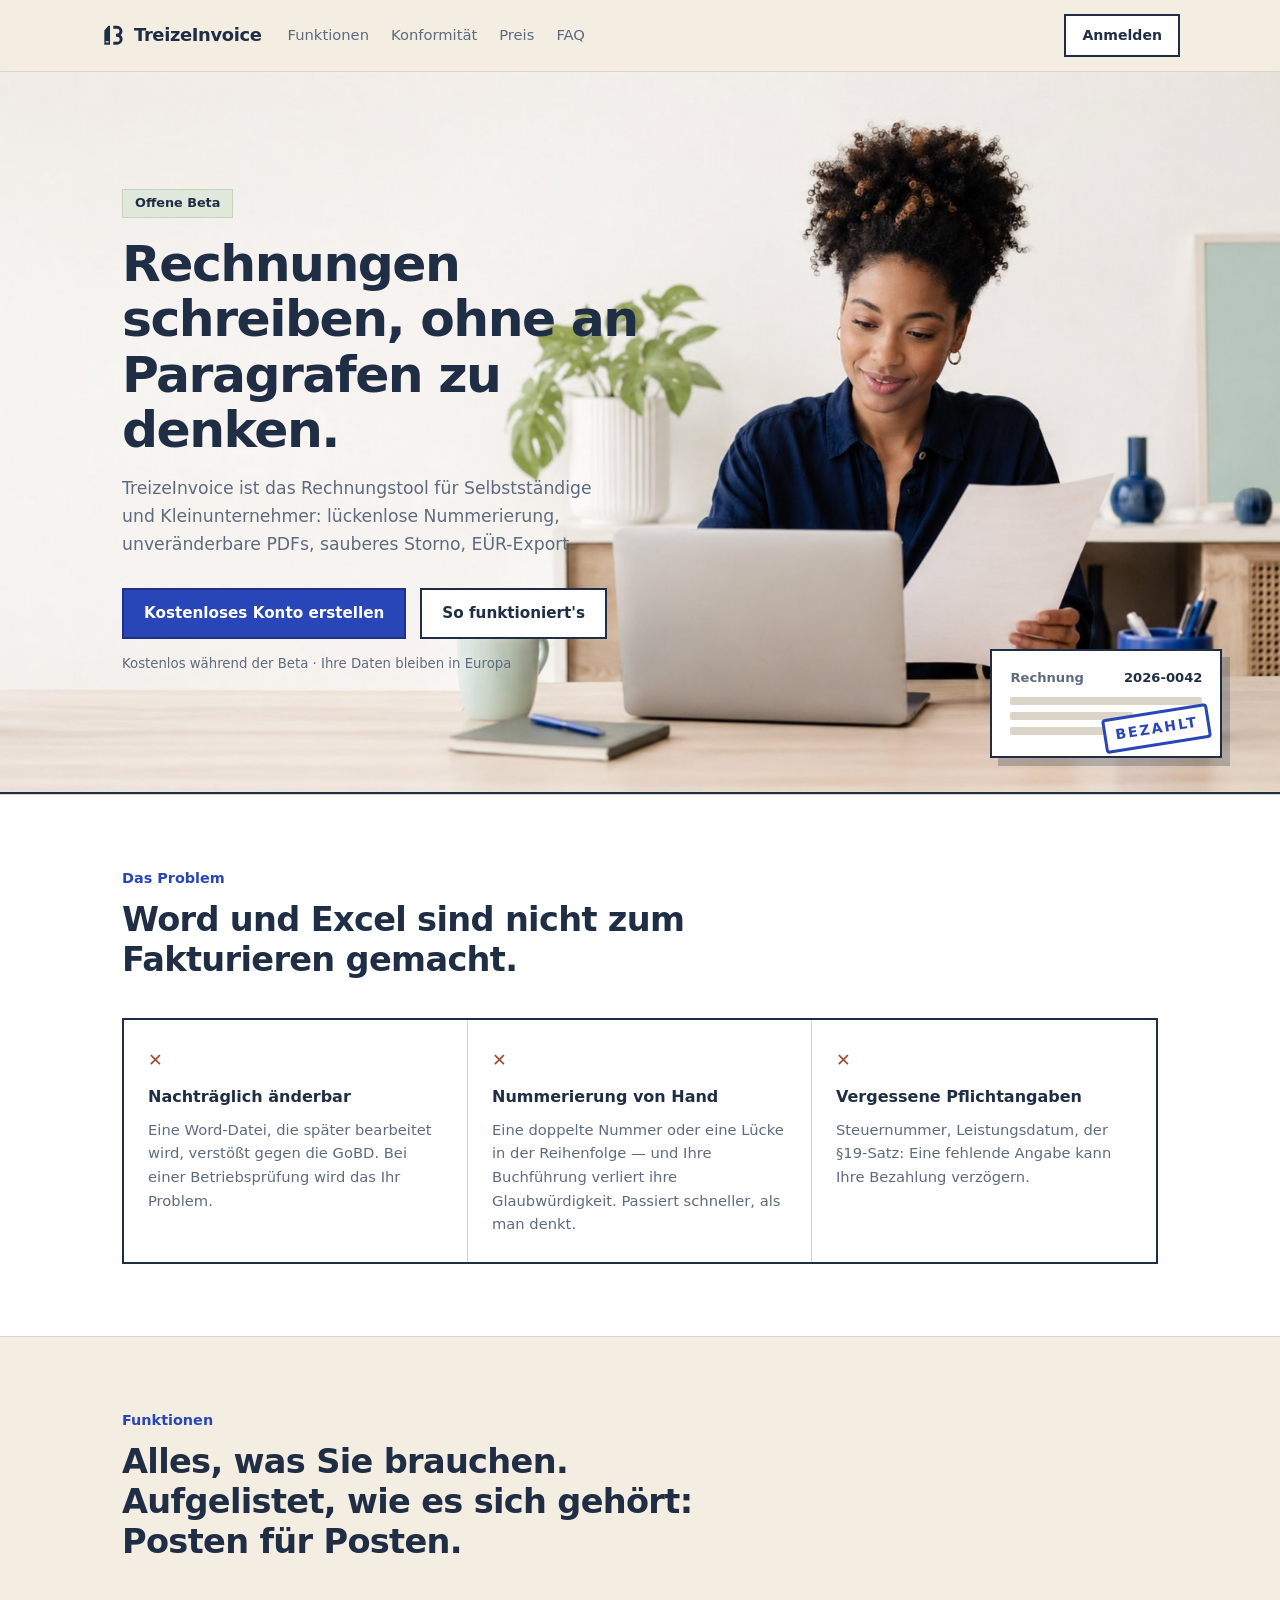
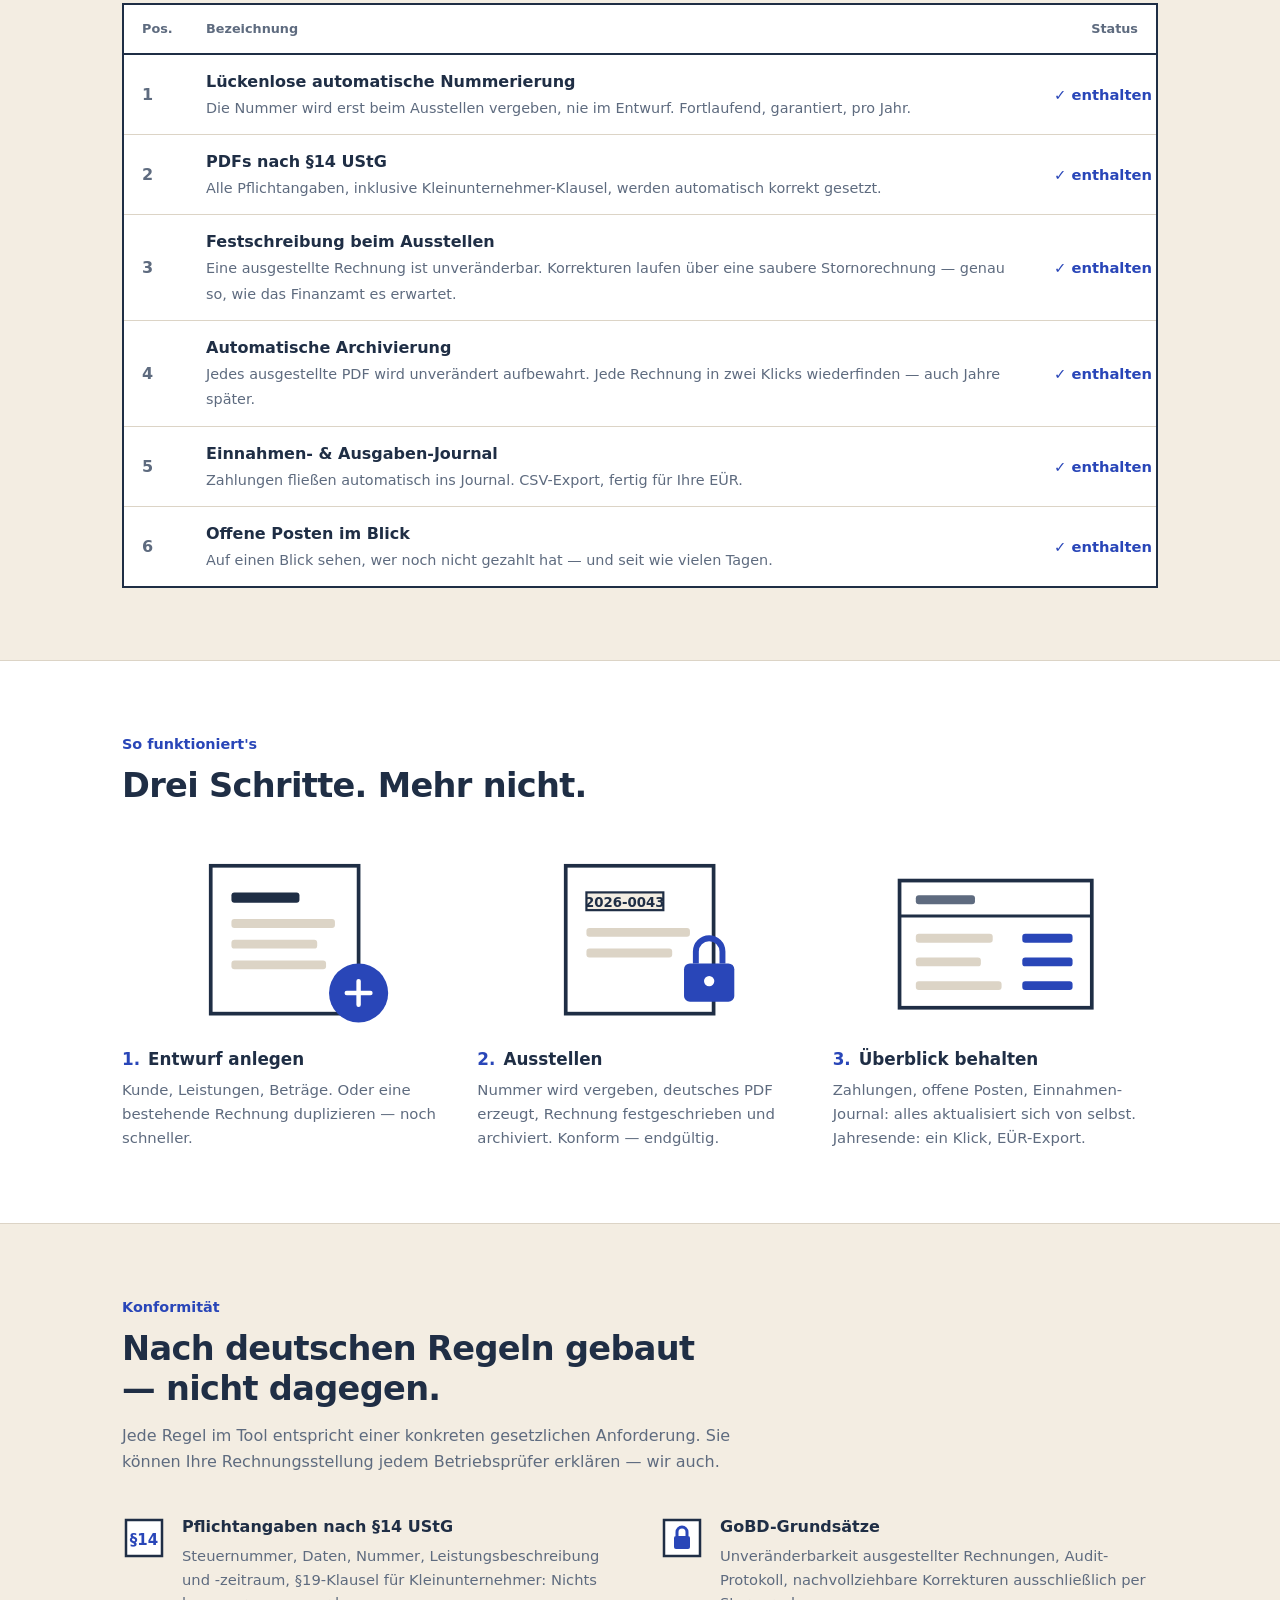
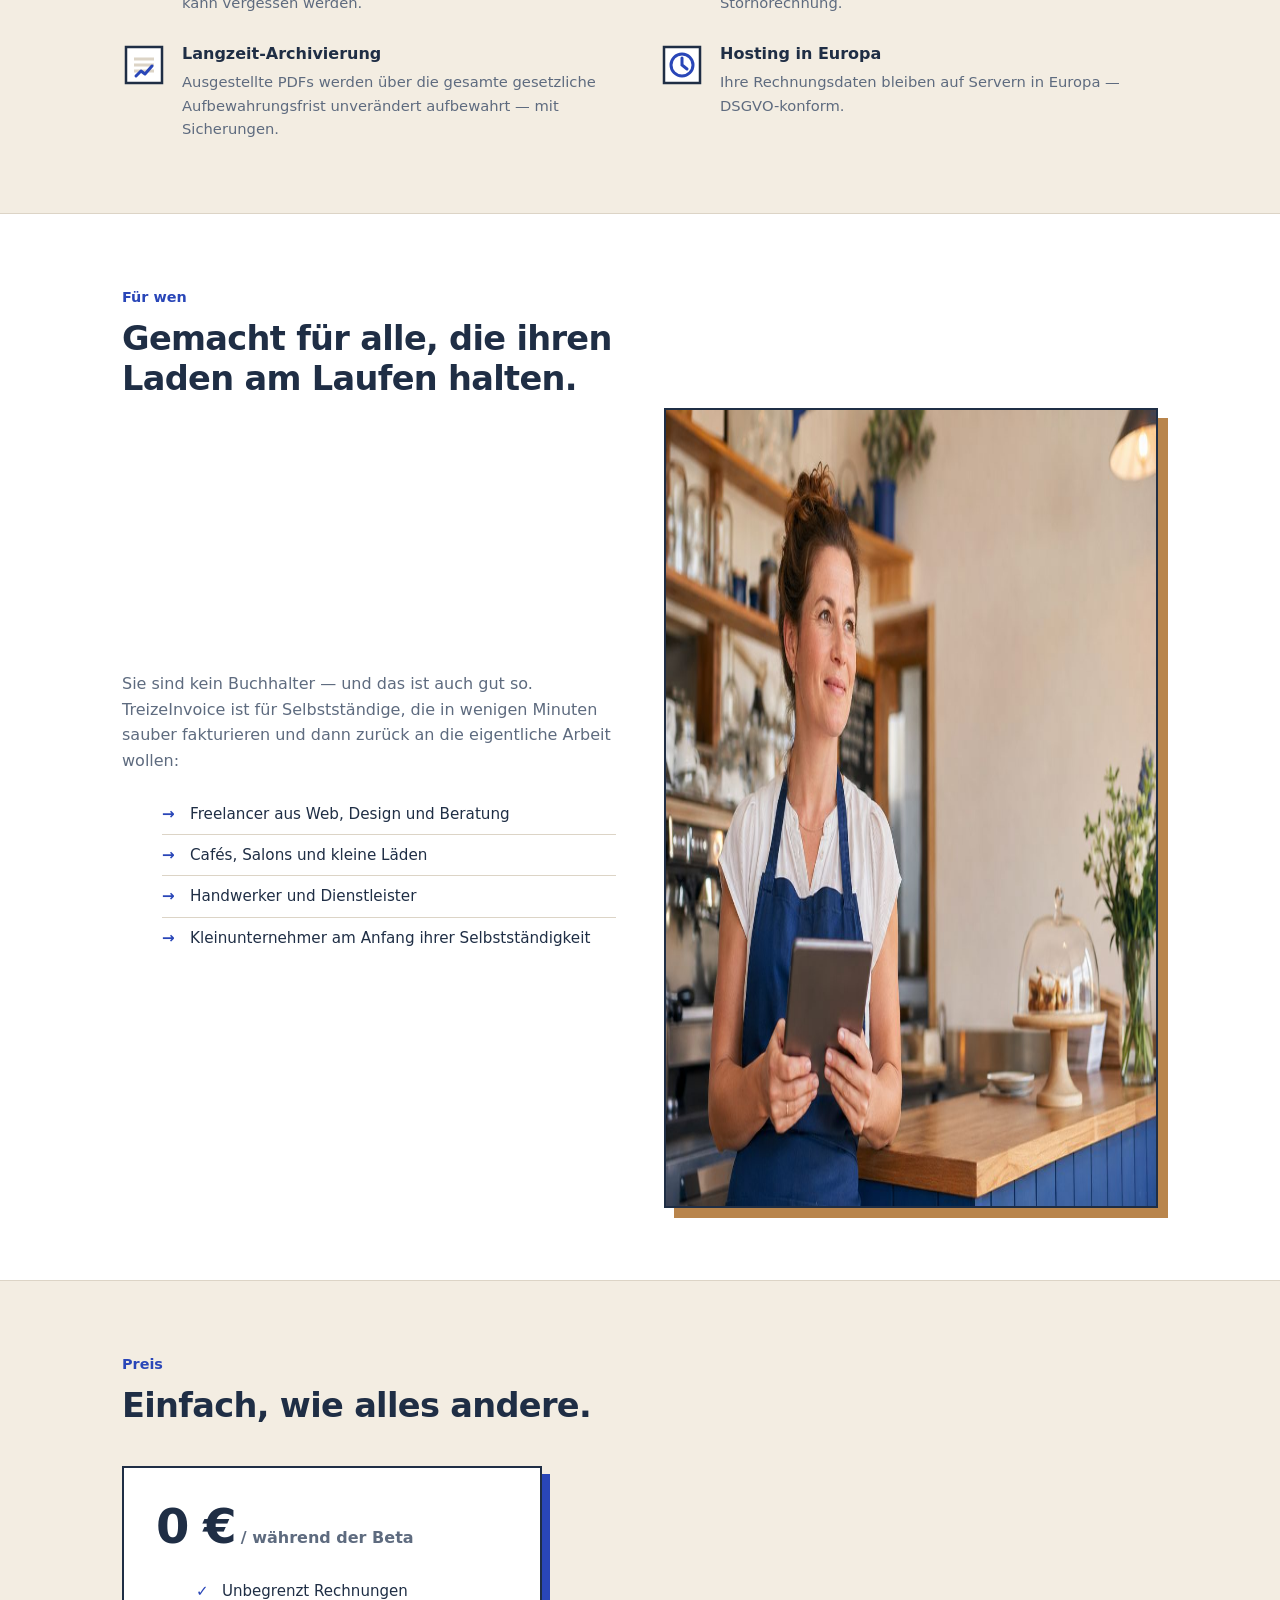
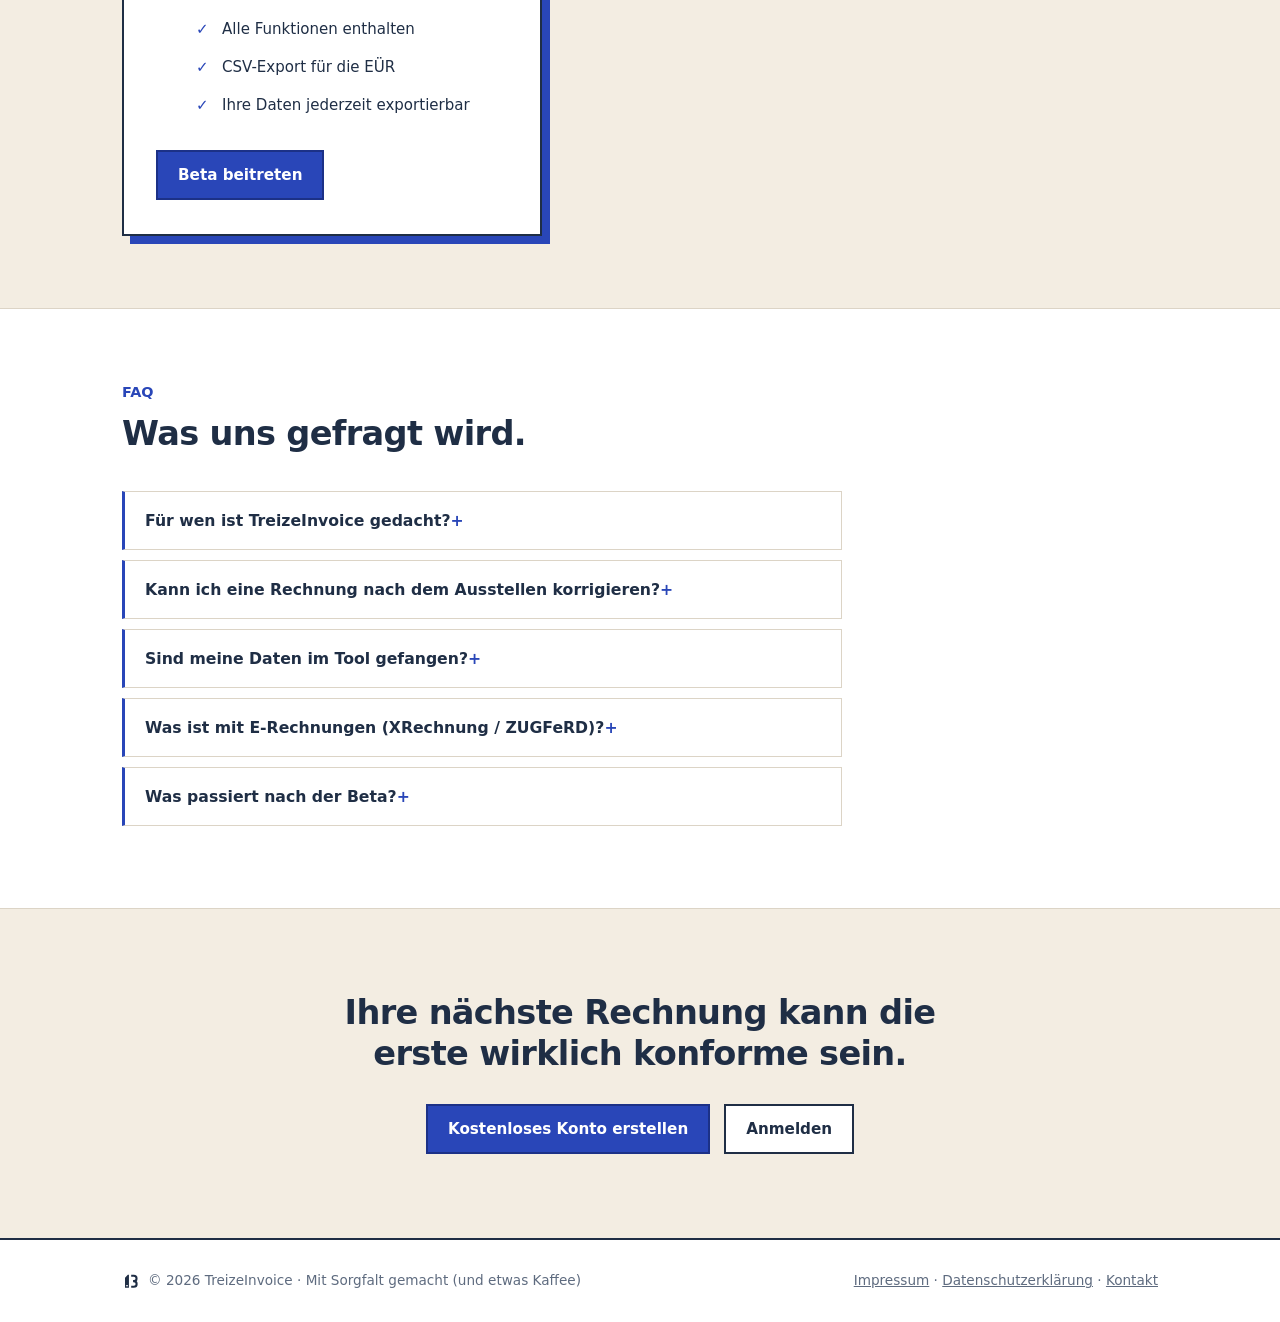
==== commit d4ec8e66: "Mobile-Korrekturen und SEO-Grundlagen Mobil - Landing lief auf allen Geraeten ueber : die Ledger-Spa" ====
--- a/frontend/index.html
+++ b/frontend/index.html
@@ -6,7 +6,44 @@
 <title>TreizeInvoice — Rechtssichere Rechnungen für Selbstständige</title>
 <link rel="icon" type="image/svg+xml" href="[data-uri]">
 <meta name="description" content="Rechnungen nach §14 UStG und GoBD: lückenlose Nummerierung, unveränderbare PDFs, sauberes Storno, EÜR-Export. Gemacht für Kleinunternehmer und Freelancer.">
-<style>
+
+<!-- Domaine à adapter si l'adresse change. -->
+<link rel="canonical" href="https://treizeinvoice.de/">
+<meta name="theme-color" content="#2946B8">
+<meta name="author" content="TreizeInvoice">
+
+<meta property="og:type" content="website">
+<meta property="og:site_name" content="TreizeInvoice">
+<meta property="og:locale" content="de_DE">
+<meta property="og:url" content="https://treizeinvoice.de/">
+<meta property="og:title" content="TreizeInvoice — Rechtssichere Rechnungen für Selbstständige">
+<meta property="og:description" content="Rechnungen nach §14 UStG und GoBD: lückenlose Nummerierung, unveränderbare PDFs, sauberes Storno, EÜR-Export.">
+<meta property="og:image" content="https://treizeinvoice.de/assets/hero-selbststaendige.jpg">
+<meta property="og:image:alt" content="Eine Selbstständige prüft eine Rechnung an ihrem Schreibtisch">
+
+<meta name="twitter:card" content="summary_large_image">
+<meta name="twitter:title" content="TreizeInvoice — Rechtssichere Rechnungen für Selbstständige">
+<meta name="twitter:description" content="Rechnungen nach §14 UStG und GoBD: lückenlose Nummerierung, unveränderbare PDFs, sauberes Storno, EÜR-Export.">
+<meta name="twitter:image" content="https://treizeinvoice.de/assets/hero-selbststaendige.jpg">
+
+<script type="application/ld+json">
+{
+  "@context": "https://schema.org",
+  "@type": "SoftwareApplication",
+  "name": "TreizeInvoice",
+  "applicationCategory": "BusinessApplication",
+  "operatingSystem": "Web",
+  "inLanguage": "de",
+  "description": "Rechnungsprogramm nach §14 UStG und GoBD für Kleinunternehmer und Freelancer: lückenlose Nummerierung, unveränderbare PDFs, Storno und EÜR-Export.",
+  "url": "https://treizeinvoice.de/",
+  "featureList": [
+    "Lückenlose Rechnungsnummerierung",
+    "Unveränderbare PDF-Archivierung nach GoBD",
+    "Stornorechnungen",
+    "EÜR-Export als CSV"
+  ]
+}
+</script><style>
   :root{
     --bg:#F3EDE2;        /* Creme aus dem Café-Foto */
     --paper:#FFFFFF;
@@ -347,6 +384,14 @@
     .wen-grid{grid-template-columns:1fr; gap:30px;}
     .nav-links{display:none;}
     .nav-in{justify-content:space-between;}
+    /* Les colonnes fixes de 64px et 120px plus les marges depassaient la largeur. */
+    .ledger-head, .ledger-row{grid-template-columns:32px 1fr 88px;}
+    .ledger-head > div, .ledger-row > div{padding:12px 10px; min-width:0;}
+    .ledger-row .des b, .ledger-row .des span{overflow-wrap:anywhere;}
+    /* L'etat initial de l'animation agrandit l'element de 70% : sans point
+       d'origine a droite, il depassait le bord de l'ecran avant d'etre anime. */
+    .ledger-row .inc{font-size:.8rem; transform-origin:right center;}
+    .ledger{overflow-x:clip;}
   }
 </style>
 </head>
@@ -366,7 +411,7 @@
 </nav>
 
 <header class="hero">
-  <img class="hero-bg" src="[data-uri]" alt="Eine Selbstständige prüft eine Rechnung an ihrem Schreibtisch">
+  <img class="hero-bg" src="assets/hero-selbststaendige.jpg" width="1600" height="900" fetchpriority="high" decoding="async" alt="Eine Selbstständige prüft eine Rechnung an ihrem Schreibtisch">
   <div class="hero-inner">
     <div class="wrap">
       <div class="hero-content">
@@ -559,7 +604,7 @@
           <li>Kleinunternehmer am Anfang ihrer Selbstständigkeit</li>
         </ul>
       </div>
-      <img src="[data-uri]" alt="Eine Cafébesitzerin steht mit einem Tablet hinter ihrer Theke" loading="lazy">
+      <img src="assets/cafebesitzerin.jpg" width="1200" height="800" alt="Eine Cafébesitzerin steht mit einem Tablet hinter ihrer Theke" loading="lazy" decoding="async">
     </div>
   </div>
 </section>
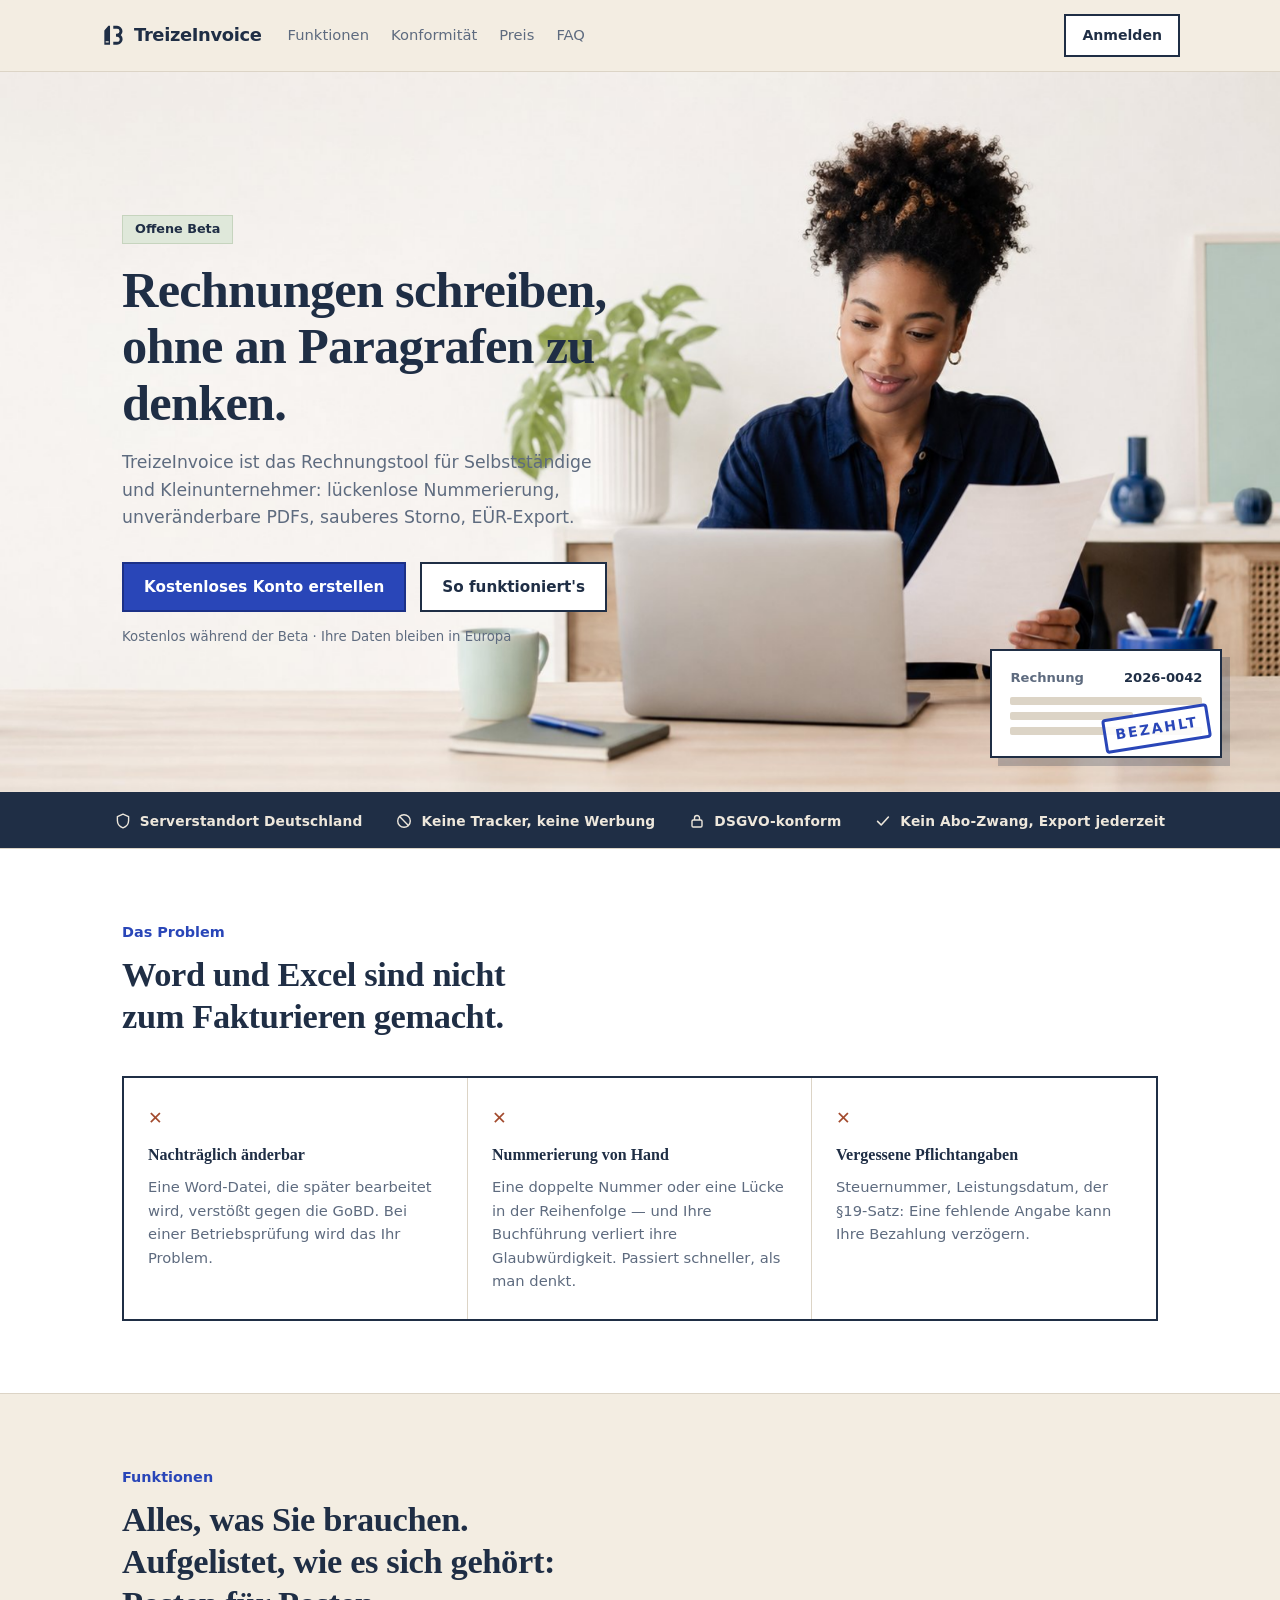
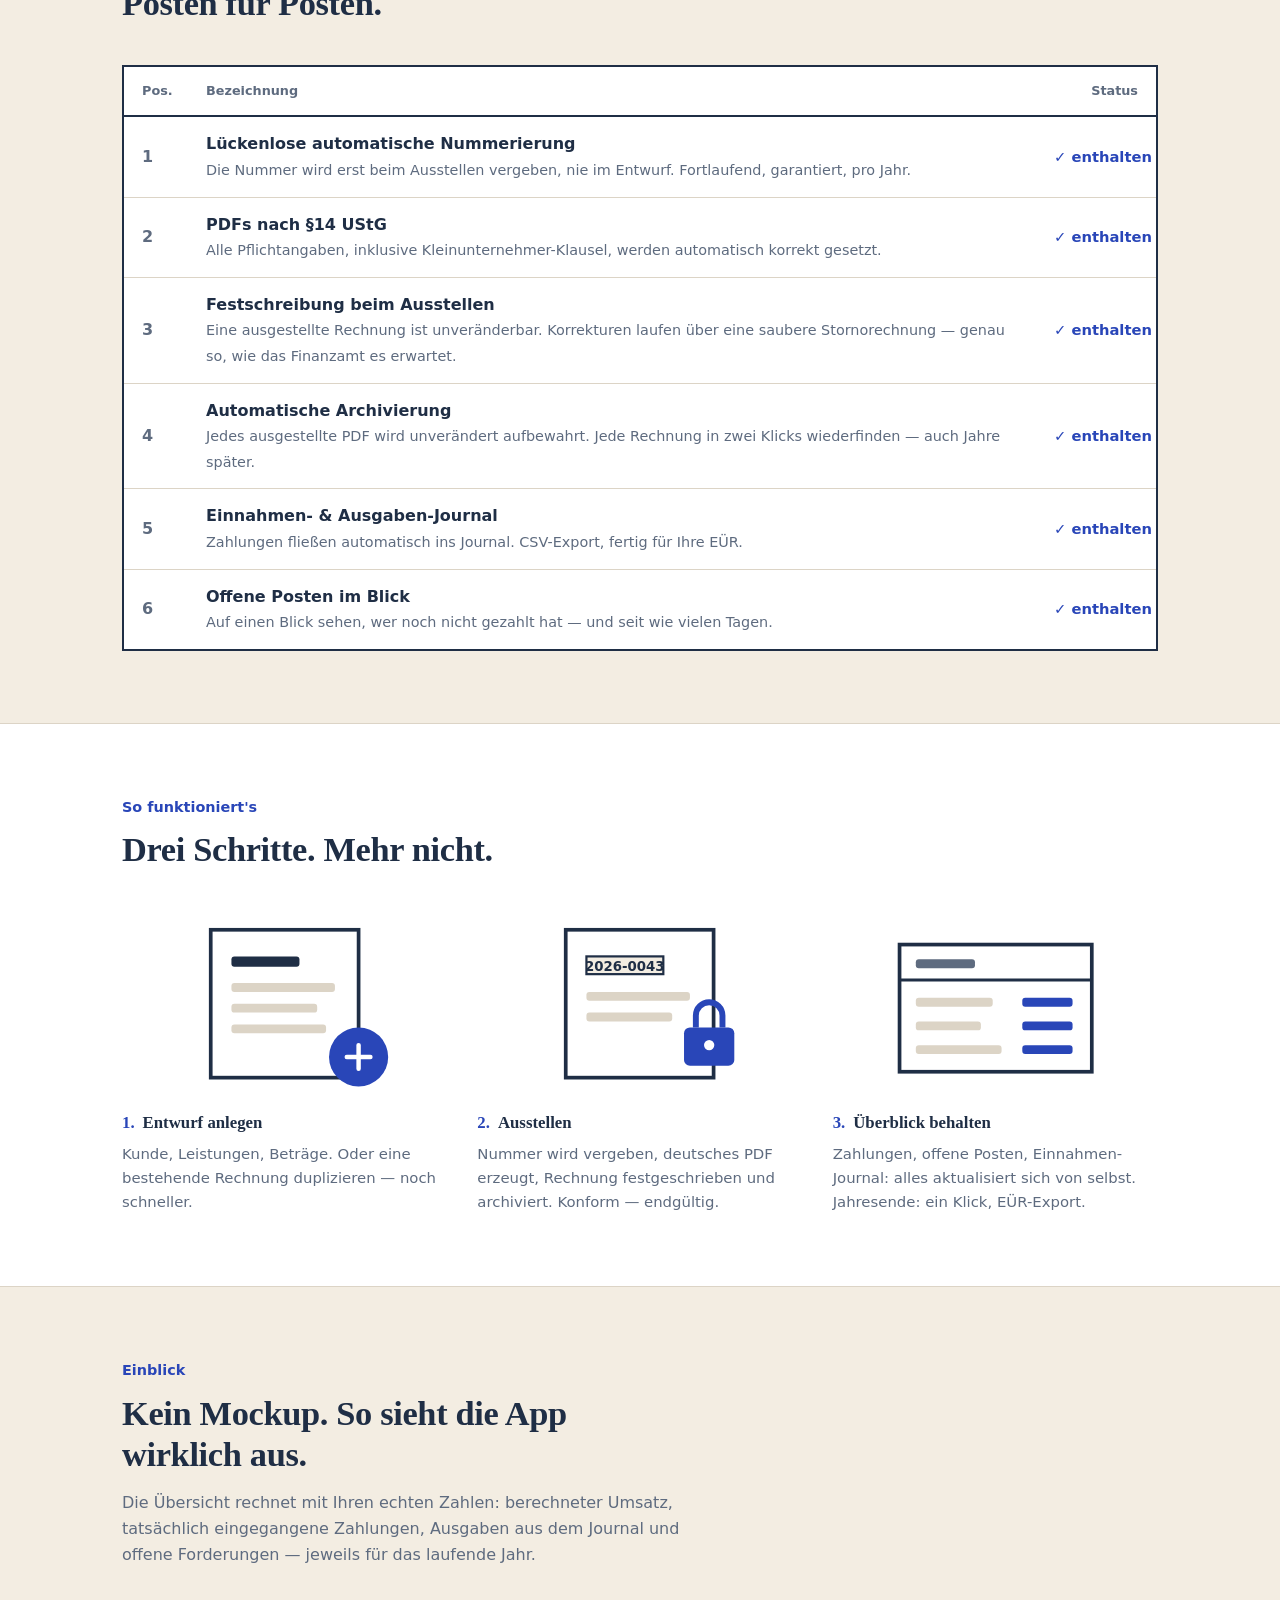
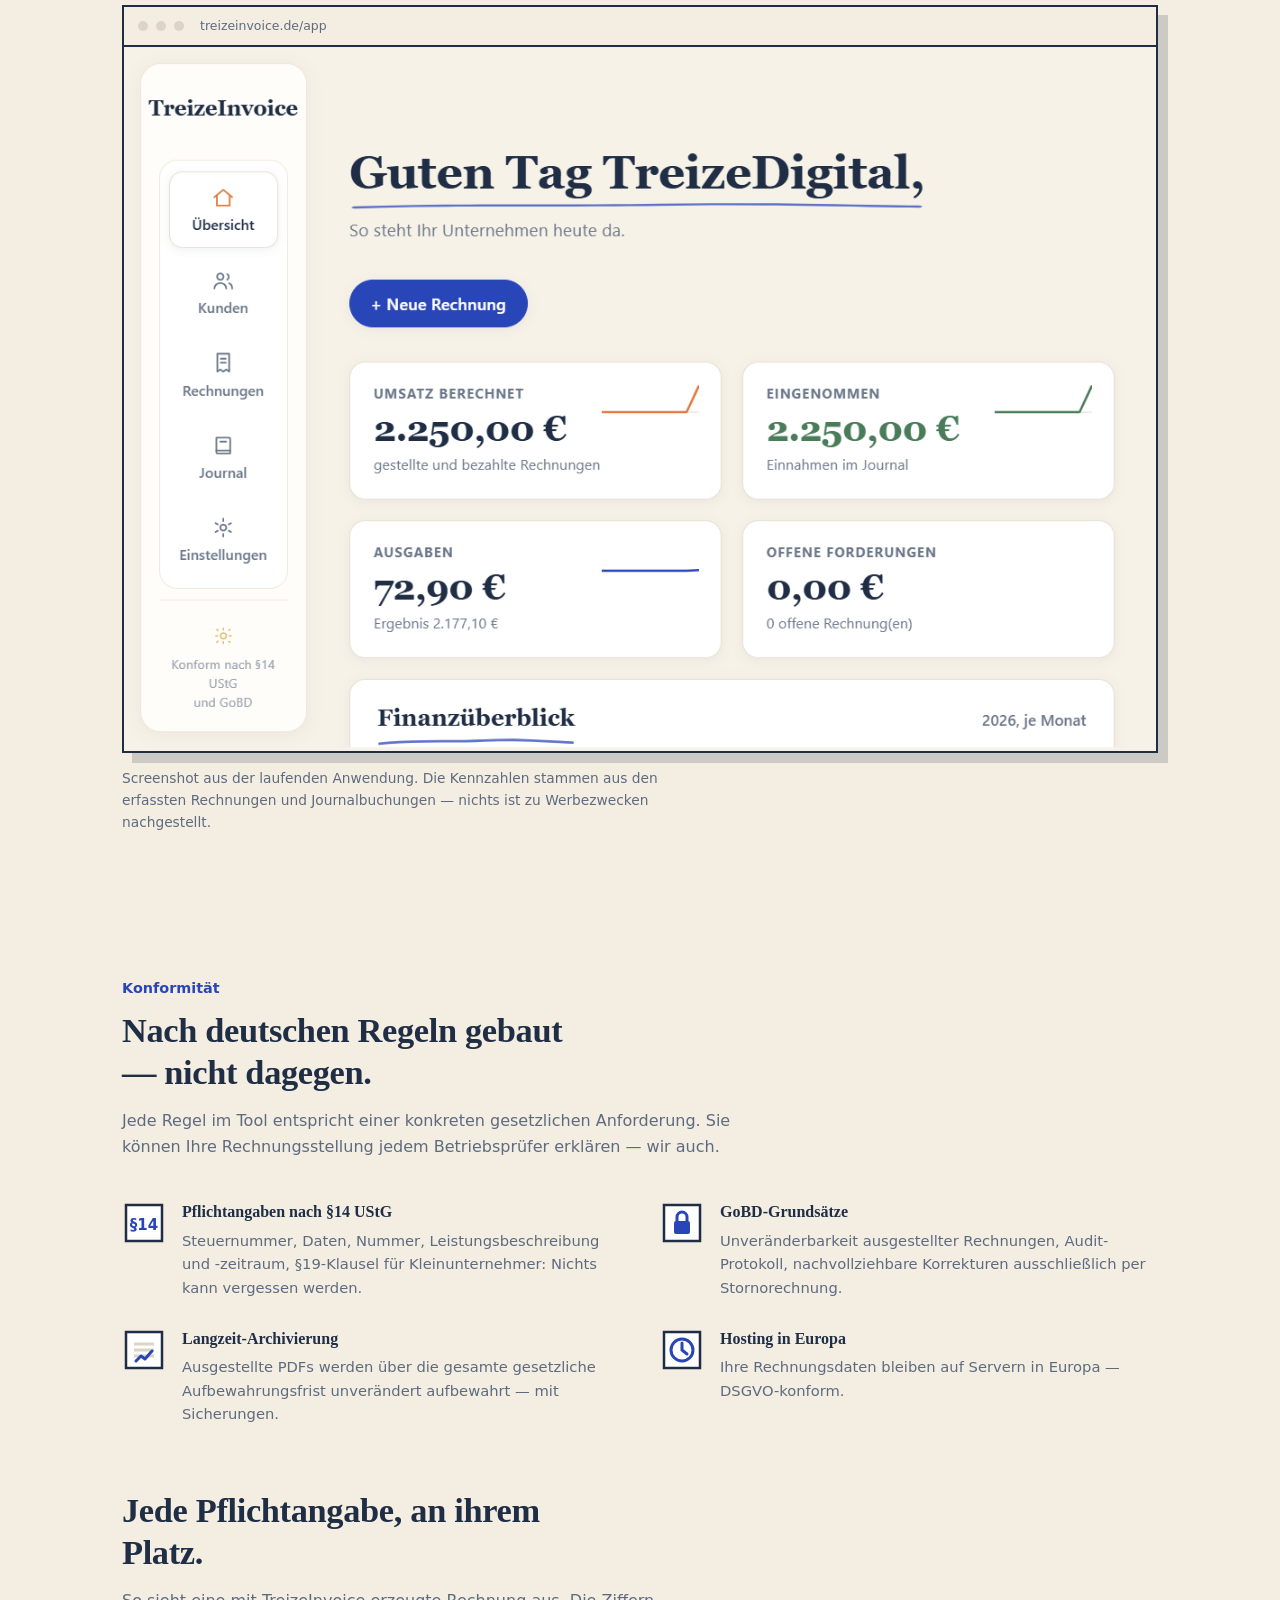
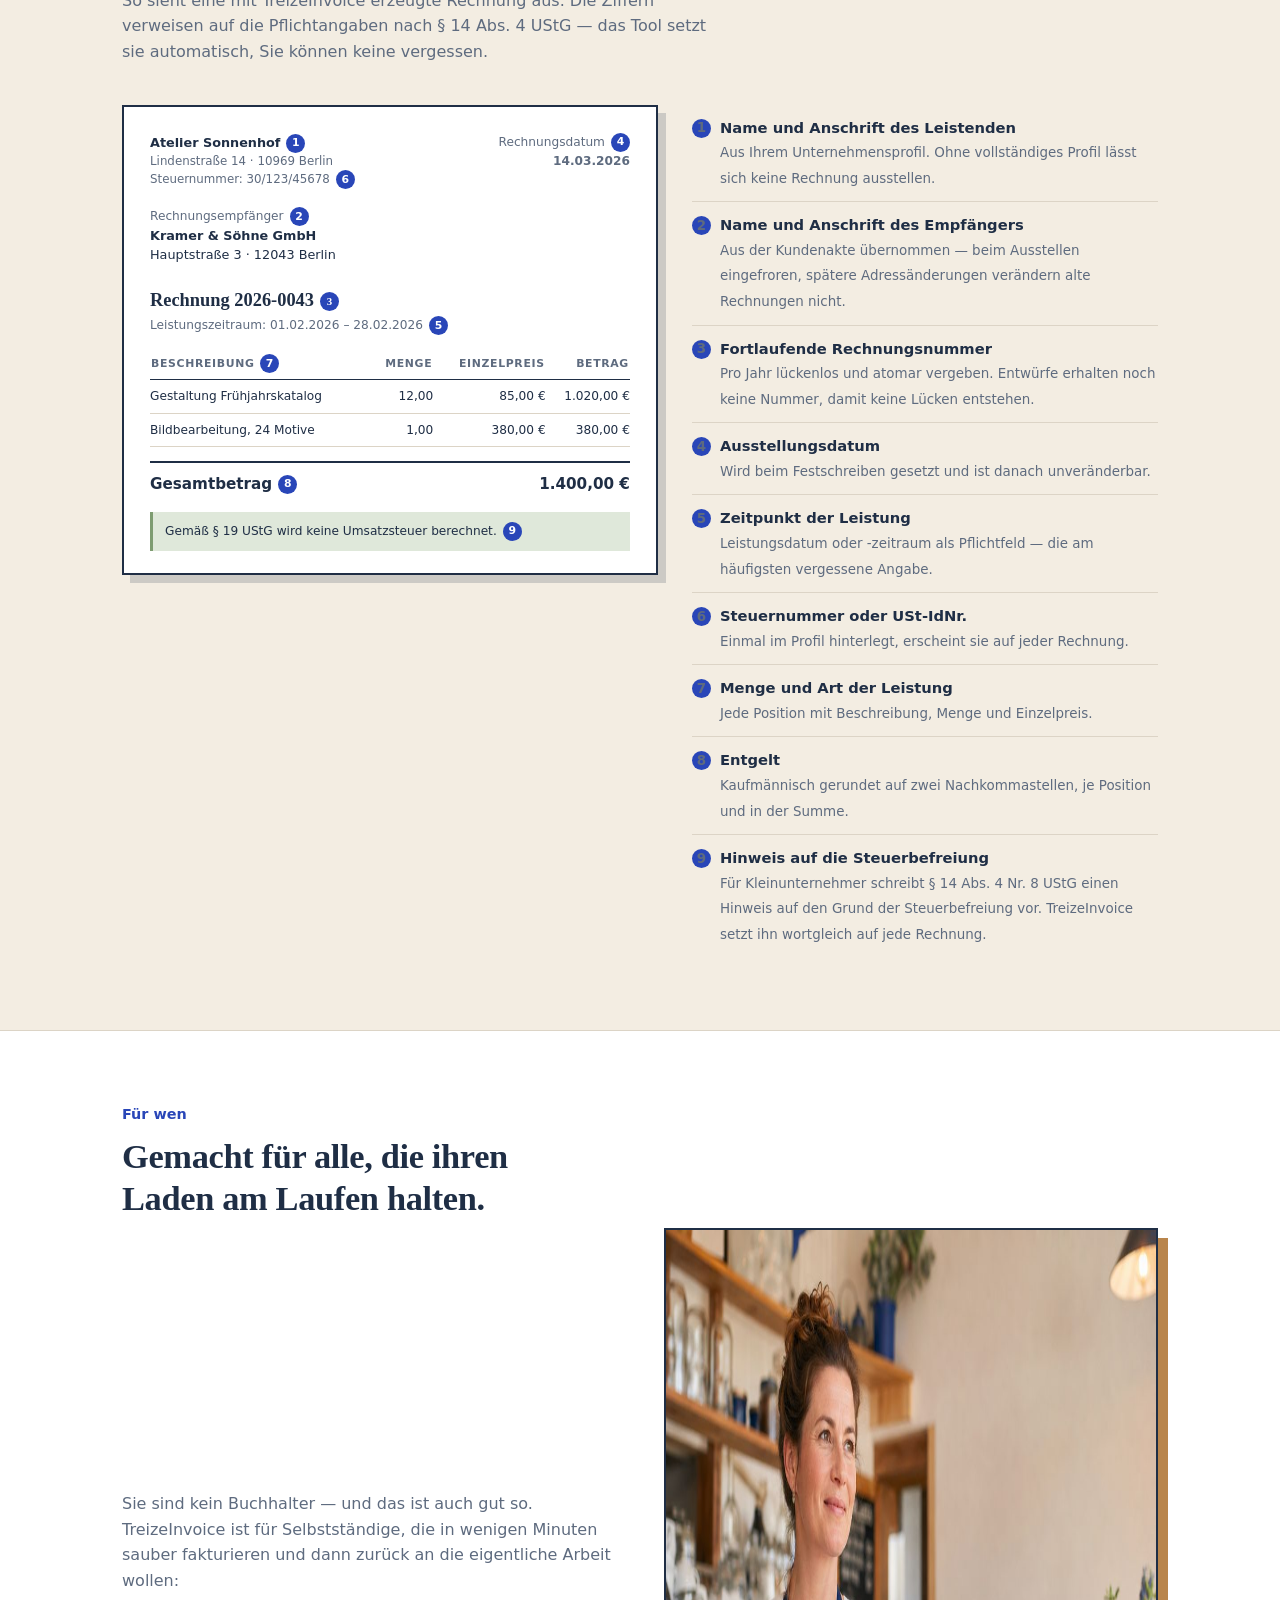
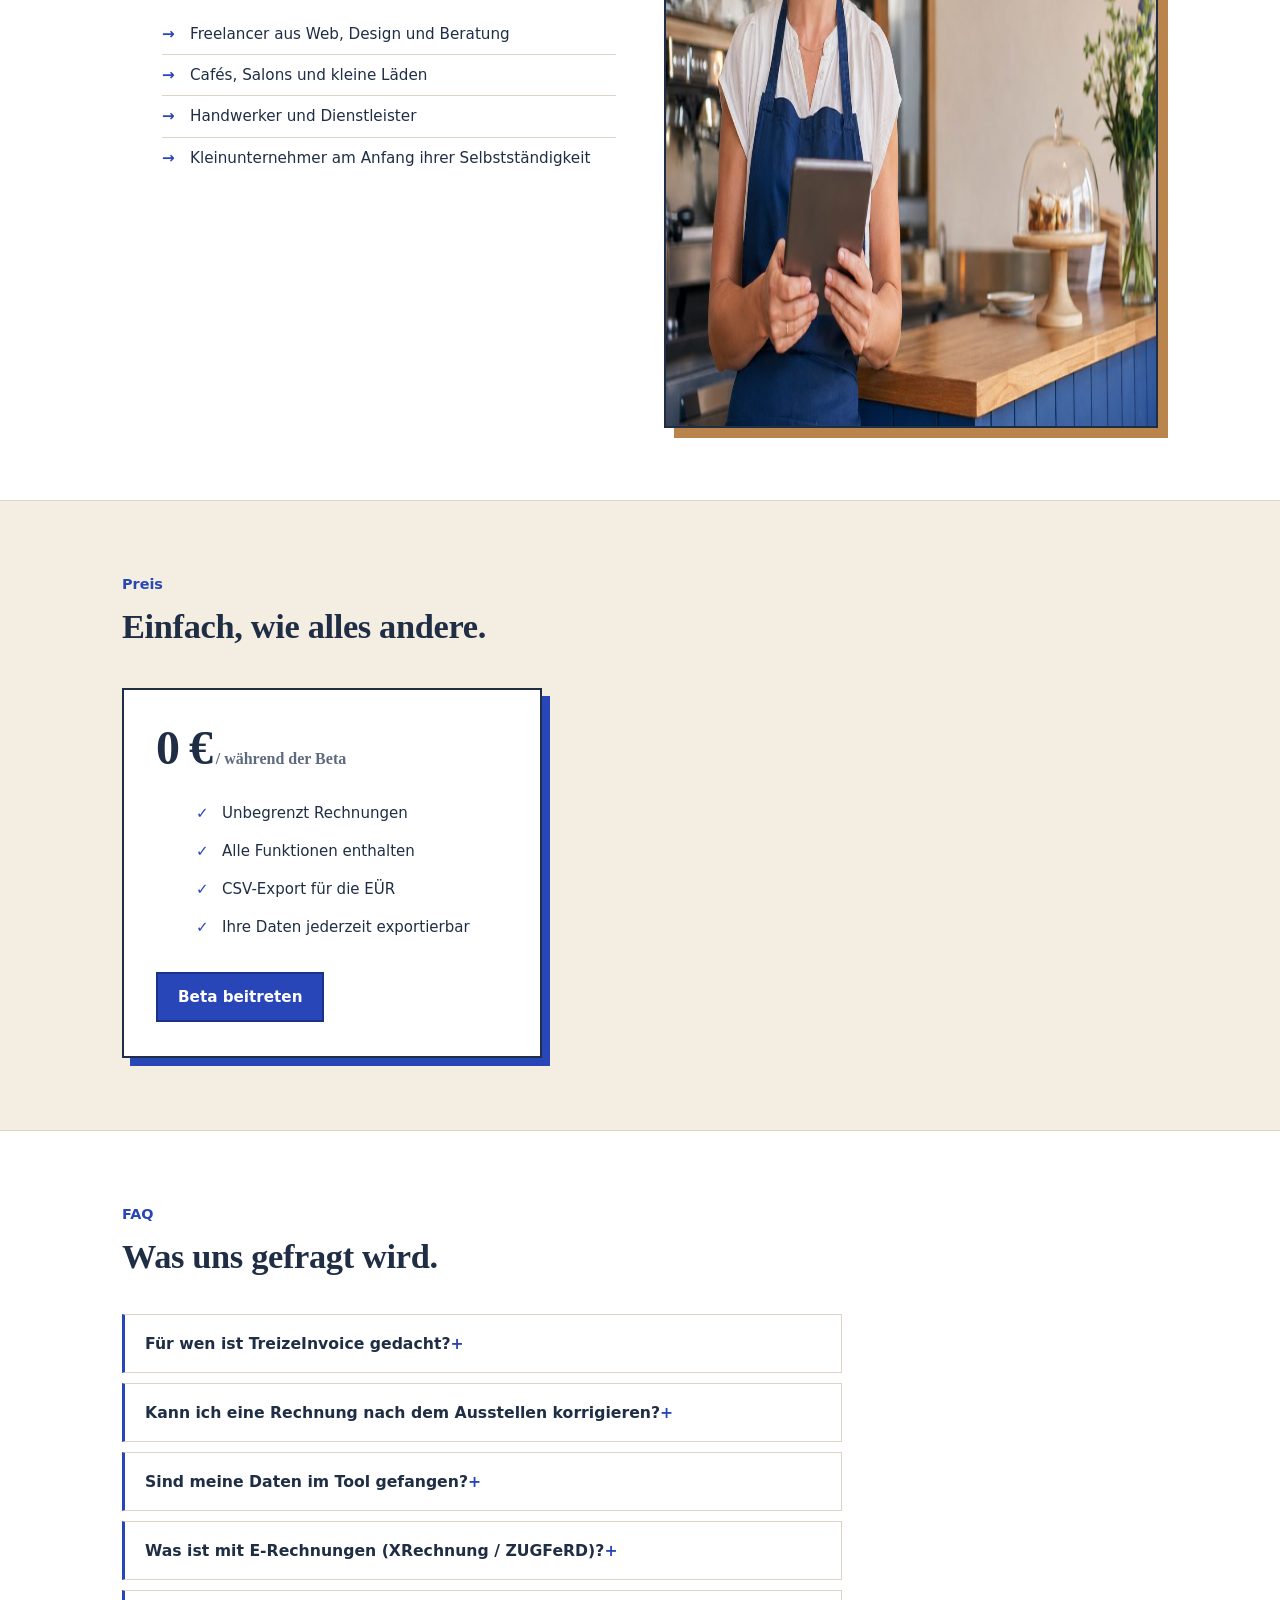
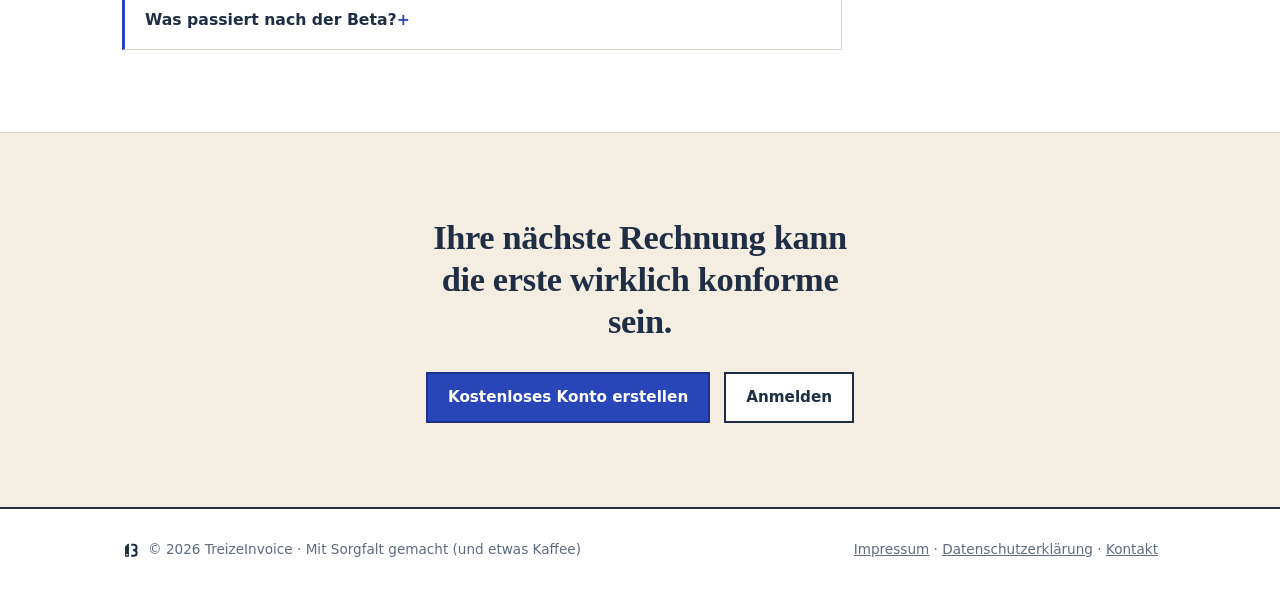
==== commit 05c76c79: "Verfahrensdokumentation GoBD + landing: produit reel et Musterrechnung annotee Verfahrensdokumentati" ====
--- a/frontend/index.html
+++ b/frontend/index.html
@@ -54,6 +54,9 @@
     --sage:#DFE8DA;      /* Salbei aus dem T-Shirt, als sanfte Fläche */
     --wood:#B9854C;      /* Holzton der Theke, sparsam */
     --line:#DCD4C6;
+    /* Gleiche Display-Schrift wie in der App (app.css), damit Landing und
+       Produkt als ein einziges Erzeugnis wahrgenommen werden. */
+    --font-display:Georgia,"Iowan Old Style","Times New Roman",serif;
   }
   *{box-sizing:border-box; margin:0;}
   html{scroll-behavior:smooth;}
@@ -69,6 +72,21 @@
   }
   a{color:inherit;}
   .wrap{max-width:1080px; margin:0 auto; padding:0 22px;}
+
+  /* ---------- Barrierefreiheit (BFSG) ---------- */
+  :focus-visible{
+    outline:3px solid var(--blue);
+    outline-offset:3px;
+    border-radius:2px;
+  }
+  .skip{
+    position:absolute; left:12px; top:-60px; z-index:100;
+    background:var(--ink); color:#fff;
+    padding:10px 18px; font-weight:700; font-size:.9rem;
+    text-decoration:none;
+    transition:top .2s ease;
+  }
+  .skip:focus{top:12px;}
 
   /* ---------- Navigation ---------- */
   nav{
@@ -142,10 +160,11 @@
     margin-bottom:18px;
   }
   h1{
+    font-family:var(--font-display);
     font-size:clamp(2rem, 4vw, 3.15rem);
-    font-weight:800;
-    letter-spacing:-.03em;
-    line-height:1.1;
+    font-weight:700;
+    letter-spacing:-.015em;
+    line-height:1.12;
   }
   .hero p.lead{
     margin-top:18px;
@@ -201,11 +220,13 @@
   section{padding:72px 0;}
   section.alt{background:var(--paper); border-top:1px solid var(--line); border-bottom:1px solid var(--line);}
   .kicker{font-size:.9rem; font-weight:700; color:var(--blue); margin-bottom:10px;}
+  h3, .price-card .amount{font-family:var(--font-display);}
   h2{
-    font-size:clamp(1.5rem, 2.8vw, 2.1rem);
-    font-weight:800;
-    letter-spacing:-.02em;
-    line-height:1.2;
+    font-family:var(--font-display);
+    font-size:clamp(1.55rem, 2.8vw, 2.15rem);
+    font-weight:700;
+    letter-spacing:-.01em;
+    line-height:1.22;
     max-width:26ch;
   }
   .section-lead{margin-top:14px; color:var(--ink-soft); max-width:60ch;}
@@ -323,6 +344,120 @@
   }
   .foot-in{display:flex; justify-content:space-between; gap:20px; flex-wrap:wrap;}
   footer a{color:var(--ink-soft);}
+
+  /* ---------- Vertrauensleiste ---------- */
+  .trustbar{
+    background:var(--ink);
+    color:#EDE7DC;
+    padding:0;
+    border:none;
+  }
+  .trustbar ul{
+    list-style:none;
+    display:flex;
+    flex-wrap:wrap;
+    justify-content:center;
+    gap:10px 34px;
+    padding:16px 22px;
+    margin:0;
+    font-size:.86rem;
+    font-weight:600;
+    letter-spacing:.01em;
+  }
+  .trustbar li{display:flex; align-items:center; gap:9px;}
+  .trustbar svg{flex:0 0 16px; width:16px; height:16px;}
+
+  /* ---------- Einblick in die App ---------- */
+  .shot{
+    margin-top:38px;
+    border:2px solid var(--ink);
+    background:var(--paper);
+    box-shadow:10px 10px 0 rgba(31,46,69,.18);
+    overflow:hidden;
+  }
+  .shot-bar{
+    display:flex; align-items:center; gap:8px;
+    padding:9px 14px;
+    background:var(--bg);
+    border-bottom:2px solid var(--ink);
+  }
+  .shot-bar i{width:10px; height:10px; border-radius:50%; background:var(--line); display:block;}
+  .shot-bar span{
+    margin-left:8px; font-size:.78rem; color:var(--ink-soft);
+    font-variant-numeric:tabular-nums;
+  }
+  .shot img{display:block; width:100%; height:auto;}
+  .shot-caption{
+    font-size:.86rem; color:var(--ink-soft);
+    margin-top:14px; max-width:62ch;
+  }
+
+  /* ---------- Musterrechnung mit Paragrafen-Hinweisen ---------- */
+  .muster{
+    margin-top:40px;
+    display:grid;
+    grid-template-columns:minmax(0,1.15fr) minmax(0,1fr);
+    gap:34px;
+    align-items:start;
+  }
+  .beleg{
+    background:var(--paper);
+    border:2px solid var(--ink);
+    box-shadow:8px 8px 0 rgba(31,46,69,.18);
+    padding:26px 26px 22px;
+    font-size:.8rem;
+    line-height:1.5;
+  }
+  .beleg-head{display:flex; justify-content:space-between; gap:18px; align-items:flex-start;}
+  .beleg-abs{font-weight:700;}
+  .beleg-abs small{display:block; font-weight:400; color:var(--ink-soft); font-size:.74rem;}
+  .beleg-titel{
+    font-family:var(--font-display);
+    font-size:1.15rem; font-weight:700;
+    margin:22px 0 2px;
+  }
+  .beleg-meta{color:var(--ink-soft); font-size:.76rem;}
+  .beleg-empf{margin-top:18px;}
+  .beleg table{width:100%; border-collapse:collapse; margin-top:18px; font-size:.76rem;}
+  .beleg th{
+    text-align:left; font-weight:700; font-size:.68rem;
+    text-transform:uppercase; letter-spacing:.06em; color:var(--ink-soft);
+    border-bottom:1.5px solid var(--ink); padding-bottom:6px;
+  }
+  .beleg td{padding:7px 0; border-bottom:1px solid var(--line);}
+  .beleg th.num, .beleg td.num{text-align:right; font-variant-numeric:tabular-nums;}
+  .beleg-summe{
+    display:flex; justify-content:space-between;
+    margin-top:14px; padding-top:10px;
+    border-top:2px solid var(--ink);
+    font-weight:700; font-size:.95rem;
+    font-variant-numeric:tabular-nums;
+  }
+  .beleg-hinweis{
+    margin-top:16px; padding:10px 12px;
+    background:var(--sage); border-left:3px solid #7E9C71;
+    font-size:.76rem;
+  }
+  .mark{
+    display:inline-flex; align-items:center; justify-content:center;
+    width:19px; height:19px; flex:0 0 19px;
+    border-radius:50%;
+    background:var(--blue); color:#fff;
+    font-size:.68rem; font-weight:700; font-variant-numeric:tabular-nums;
+    vertical-align:middle;
+    margin-right:7px;
+  }
+  .beleg .mark{margin:0 0 0 6px;}
+  .legende{list-style:none; margin:0; padding:0;}
+  .legende li{
+    display:flex; gap:2px; align-items:flex-start;
+    padding:11px 0;
+    border-bottom:1px solid var(--line);
+  }
+  .legende li:last-child{border-bottom:none;}
+  .legende b{display:block; font-size:.92rem;}
+  .legende span{font-size:.84rem; color:var(--ink-soft);}
+  .legende .mark{margin-top:3px;}
 
 
   /* ---------- Animations ---------- */
@@ -346,11 +481,13 @@
     .rv{opacity:0; transform:translateY(20px); transition:opacity .55s ease, transform .55s ease; transition-delay:var(--d,0s);}
     .rv.in{opacity:1; transform:none;}
 
-    /* Les ✓ se font tamponner ligne par ligne */
-    .ledger-row .inc{opacity:0; transform:scale(1.7) rotate(-8deg);}
+    /* Les ✓ se font tamponner ligne par ligne. Amplitude volontairement
+       reduite : au-dela de ~1.25 l'effet devenait tape-a-l'oeil et debordait
+       sur petits ecrans. */
+    .ledger-row .inc{opacity:0; transform:scale(1.25) rotate(-4deg); transform-origin:right center;}
     .ledger-row.in .inc{
       opacity:1; transform:scale(1) rotate(0);
-      transition:opacity .25s ease, transform .35s cubic-bezier(.2,1.6,.4,1);
+      transition:opacity .25s ease, transform .35s cubic-bezier(.2,1.2,.4,1);
       transition-delay:calc(var(--d,0s) + .3s);
     }
 
@@ -392,10 +529,17 @@
        d'origine a droite, il depassait le bord de l'ecran avant d'etre anime. */
     .ledger-row .inc{font-size:.8rem; transform-origin:right center;}
     .ledger{overflow-x:clip;}
+    .muster{grid-template-columns:1fr; gap:26px;}
+    .beleg{padding:20px 16px 18px; box-shadow:5px 5px 0 rgba(31,46,69,.18);}
+    .beleg-head{flex-direction:column; gap:10px;}
+    .shot{box-shadow:5px 5px 0 rgba(31,46,69,.18);}
+    .trustbar ul{gap:8px 20px; font-size:.8rem;}
   }
 </style>
 </head>
 <body>
+
+<a class="skip" href="#hauptinhalt">Zum Inhalt springen</a>
 
 <nav>
   <div class="wrap nav-in">
@@ -410,7 +554,7 @@
   </div>
 </nav>
 
-<header class="hero">
+<header class="hero" id="hauptinhalt">
   <img class="hero-bg" src="assets/hero-selbststaendige.jpg" width="1600" height="900" fetchpriority="high" decoding="async" alt="Eine Selbstständige prüft eine Rechnung an ihrem Schreibtisch">
   <div class="hero-inner">
     <div class="wrap">
@@ -434,6 +578,27 @@
     <span class="stamp">BEZAHLT</span>
   </div>
 </header>
+
+<div class="trustbar">
+  <ul>
+    <li>
+      <svg viewBox="0 0 16 16" xmlns="http://www.w3.org/2000/svg" aria-hidden="true"><path d="M8 1.2 2.4 3.6v4c0 3.3 2.3 6.2 5.6 7.2 3.3-1 5.6-3.9 5.6-7.2v-4L8 1.2Z" fill="none" stroke="currentColor" stroke-width="1.4" stroke-linejoin="round"/></svg>
+      Serverstandort Deutschland
+    </li>
+    <li>
+      <svg viewBox="0 0 16 16" xmlns="http://www.w3.org/2000/svg" aria-hidden="true"><circle cx="8" cy="8" r="6.3" fill="none" stroke="currentColor" stroke-width="1.4"/><path d="M3.6 3.6 12.4 12.4" stroke="currentColor" stroke-width="1.4" stroke-linecap="round"/></svg>
+      Keine Tracker, keine Werbung
+    </li>
+    <li>
+      <svg viewBox="0 0 16 16" xmlns="http://www.w3.org/2000/svg" aria-hidden="true"><rect x="3" y="7" width="10" height="7" rx="1.2" fill="none" stroke="currentColor" stroke-width="1.4"/><path d="M5.5 7V5a2.5 2.5 0 0 1 5 0v2" fill="none" stroke="currentColor" stroke-width="1.4"/></svg>
+      DSGVO-konform
+    </li>
+    <li>
+      <svg viewBox="0 0 16 16" xmlns="http://www.w3.org/2000/svg" aria-hidden="true"><path d="M2.6 8.4 6.2 12l7.2-8" fill="none" stroke="currentColor" stroke-width="1.6" stroke-linecap="round" stroke-linejoin="round"/></svg>
+      Kein Abo-Zwang, Export jederzeit
+    </li>
+  </ul>
+</div>
 
 <section class="alt">
   <div class="wrap">
@@ -552,6 +717,22 @@
   </div>
 </section>
 
+<section id="einblick">
+  <div class="wrap">
+    <div class="kicker">Einblick</div>
+    <h2>Kein Mockup. So sieht die App wirklich aus.</h2>
+    <p class="section-lead">Die Übersicht rechnet mit Ihren echten Zahlen: berechneter Umsatz, tatsächlich eingegangene Zahlungen, Ausgaben aus dem Journal und offene Forderungen — jeweils für das laufende Jahr.</p>
+    <figure class="shot rv">
+      <div class="shot-bar" aria-hidden="true">
+        <i></i><i></i><i></i>
+        <span>treizeinvoice.de/app</span>
+      </div>
+      <img src="assets/app-uebersicht.png" width="1145" height="781" loading="lazy" decoding="async" alt="Übersichtsseite von TreizeInvoice mit den Kennzahlen Umsatz berechnet, Eingenommen, Ausgaben und Offene Forderungen sowie dem Finanzüberblick je Monat">
+    </figure>
+    <p class="shot-caption">Screenshot aus der laufenden Anwendung. Die Kennzahlen stammen aus den erfassten Rechnungen und Journalbuchungen — nichts ist zu Werbezwecken nachgestellt.</p>
+  </div>
+</section>
+
 <section id="konformitaet">
   <div class="wrap">
     <div class="kicker">Konformität</div>
@@ -586,6 +767,80 @@
           <p>Ihre Rechnungsdaten bleiben auf Servern in Europa — DSGVO-konform.</p>
         </div>
       </div>
+    </div>
+
+    <h2 style="margin-top:64px">Jede Pflichtangabe, an ihrem Platz.</h2>
+    <p class="section-lead">So sieht eine mit TreizeInvoice erzeugte Rechnung aus. Die Ziffern verweisen auf die Pflichtangaben nach § 14 Abs. 4 UStG — das Tool setzt sie automatisch, Sie können keine vergessen.</p>
+
+    <div class="muster">
+      <div class="beleg rv" role="img" aria-label="Beispielrechnung mit allen Pflichtangaben nach Paragraf 14 Umsatzsteuergesetz">
+        <div class="beleg-head">
+          <div class="beleg-abs">
+            Atelier Sonnenhof<span class="mark">1</span>
+            <small>Lindenstraße 14 · 10969 Berlin</small>
+            <small>Steuernummer: 30/123/45678<span class="mark">6</span></small>
+          </div>
+          <div class="beleg-meta" style="text-align:right">
+            Rechnungsdatum<span class="mark">4</span><br>
+            <b>14.03.2026</b>
+          </div>
+        </div>
+
+        <div class="beleg-empf">
+          <div class="beleg-meta">Rechnungsempfänger<span class="mark">2</span></div>
+          <b>Kramer &amp; Söhne GmbH</b><br>
+          Hauptstraße 3 · 12043 Berlin
+        </div>
+
+        <div class="beleg-titel">Rechnung 2026-0043<span class="mark">3</span></div>
+        <div class="beleg-meta">Leistungszeitraum: 01.02.2026 – 28.02.2026<span class="mark">5</span></div>
+
+        <table>
+          <thead>
+            <tr>
+              <th>Beschreibung<span class="mark">7</span></th>
+              <th class="num">Menge</th>
+              <th class="num">Einzelpreis</th>
+              <th class="num">Betrag</th>
+            </tr>
+          </thead>
+          <tbody>
+            <tr>
+              <td>Gestaltung Frühjahrskatalog</td>
+              <td class="num">12,00</td>
+              <td class="num">85,00 €</td>
+              <td class="num">1.020,00 €</td>
+            </tr>
+            <tr>
+              <td>Bildbearbeitung, 24 Motive</td>
+              <td class="num">1,00</td>
+              <td class="num">380,00 €</td>
+              <td class="num">380,00 €</td>
+            </tr>
+          </tbody>
+        </table>
+
+        <div class="beleg-summe">
+          <span>Gesamtbetrag<span class="mark">8</span></span>
+          <span>1.400,00 €</span>
+        </div>
+
+        <div class="beleg-hinweis">
+          Gemäß § 19 UStG wird keine Umsatzsteuer berechnet.<span class="mark">9</span>
+        </div>
+      </div>
+
+      <ul class="legende">
+        <li><span class="mark">1</span><div><b>Name und Anschrift des Leistenden</b><span>Aus Ihrem Unternehmensprofil. Ohne vollständiges Profil lässt sich keine Rechnung ausstellen.</span></div></li>
+        <li><span class="mark">2</span><div><b>Name und Anschrift des Empfängers</b><span>Aus der Kundenakte übernommen — beim Ausstellen eingefroren, spätere Adressänderungen verändern alte Rechnungen nicht.</span></div></li>
+        <li><span class="mark">3</span><div><b>Fortlaufende Rechnungsnummer</b><span>Pro Jahr lückenlos und atomar vergeben. Entwürfe erhalten noch keine Nummer, damit keine Lücken entstehen.</span></div></li>
+        <li><span class="mark">4</span><div><b>Ausstellungsdatum</b><span>Wird beim Festschreiben gesetzt und ist danach unveränderbar.</span></div></li>
+        <li><span class="mark">5</span><div><b>Zeitpunkt der Leistung</b><span>Leistungsdatum oder -zeitraum als Pflichtfeld — die am häufigsten vergessene Angabe.</span></div></li>
+        <li><span class="mark">6</span><div><b>Steuernummer oder USt-IdNr.</b><span>Einmal im Profil hinterlegt, erscheint sie auf jeder Rechnung.</span></div></li>
+        <li><span class="mark">7</span><div><b>Menge und Art der Leistung</b><span>Jede Position mit Beschreibung, Menge und Einzelpreis.</span></div></li>
+        <li><span class="mark">8</span><div><b>Entgelt</b><span>Kaufmännisch gerundet auf zwei Nachkommastellen, je Position und in der Summe.</span></div></li>
+        <li><span class="mark">9</span><div><b>Hinweis auf die Steuerbefreiung</b><span>Für Kleinunternehmer schreibt § 14 Abs. 4 Nr. 8 UStG einen Hinweis auf den Grund der Steuerbefreiung vor. TreizeInvoice setzt ihn wortgleich auf jede Rechnung.</span></div></li>
+      </ul>
     </div>
   </div>
 </section>
@@ -684,6 +939,7 @@
     '.ledger-row',
     '.steps .step',
     '.conf .conf-item',
+    '.legende li',
     '.wen-grid > *',
     '.price-card',
     '.faq details',
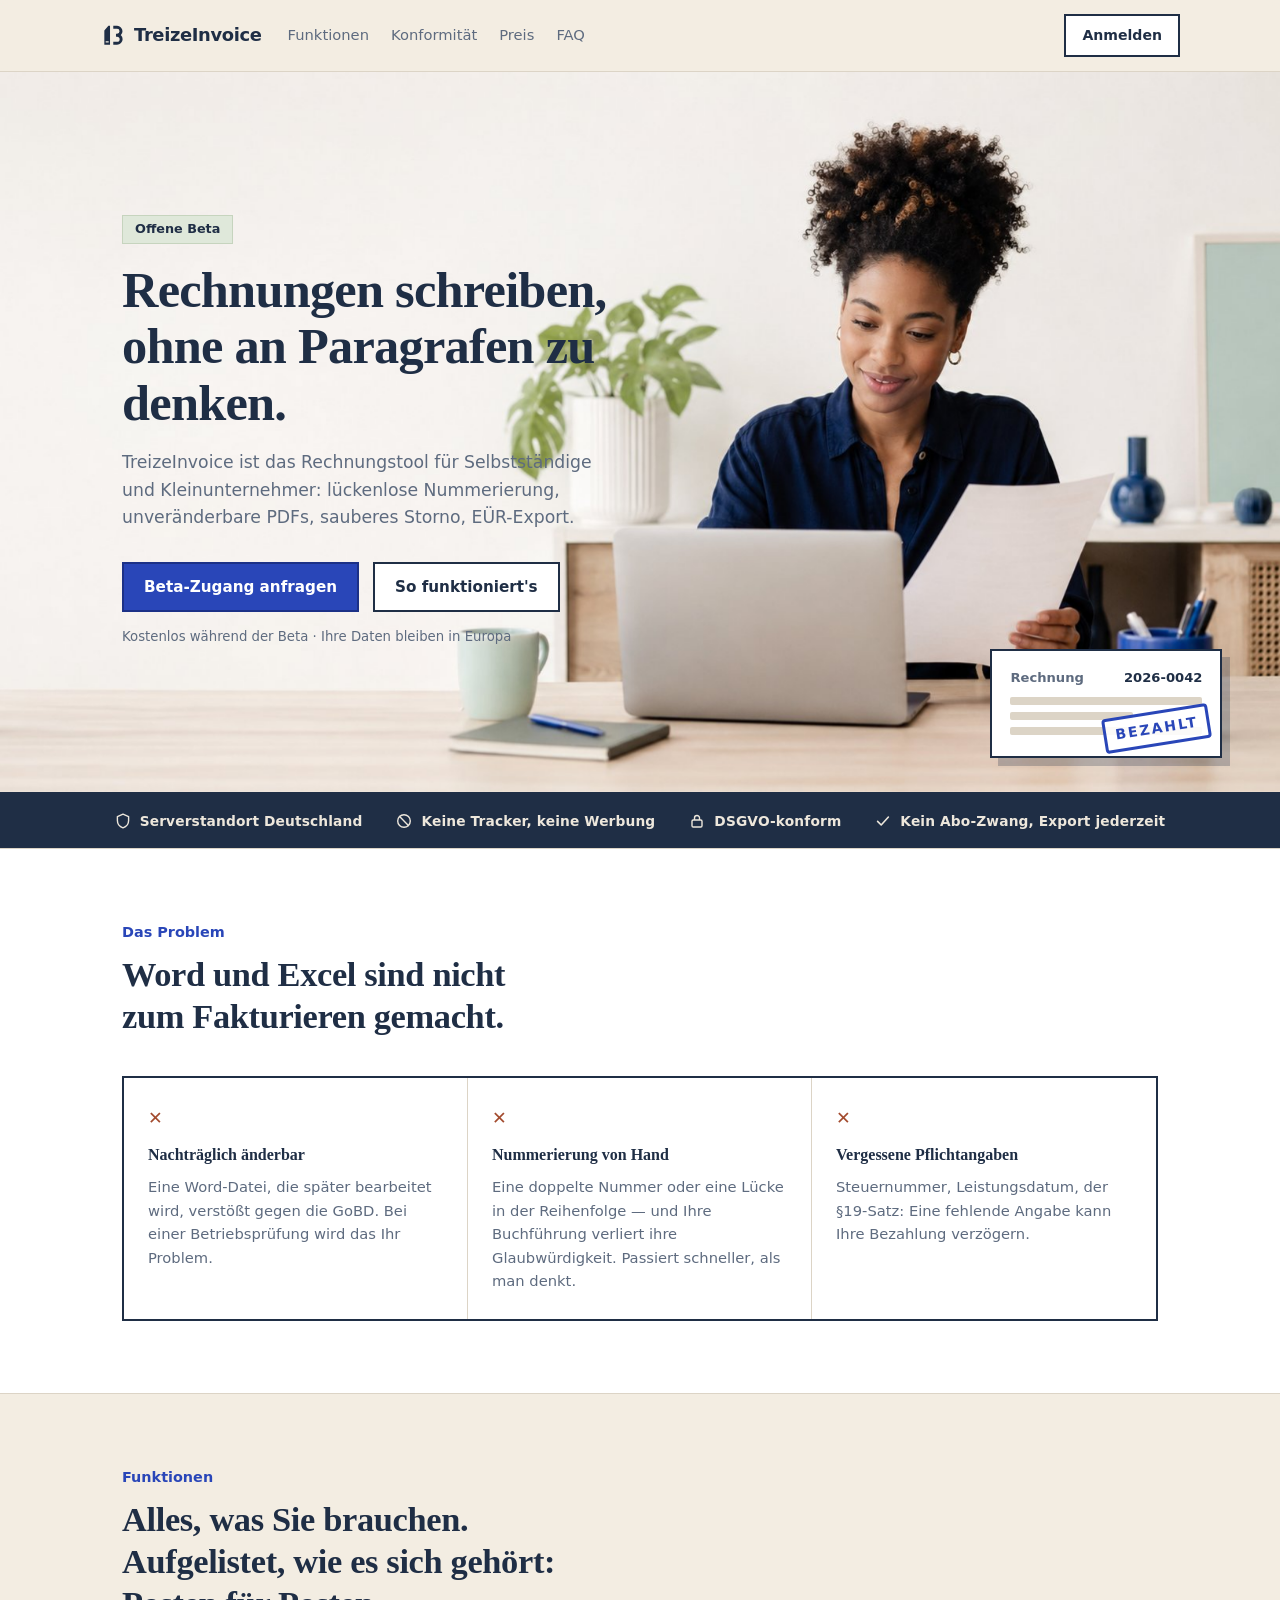
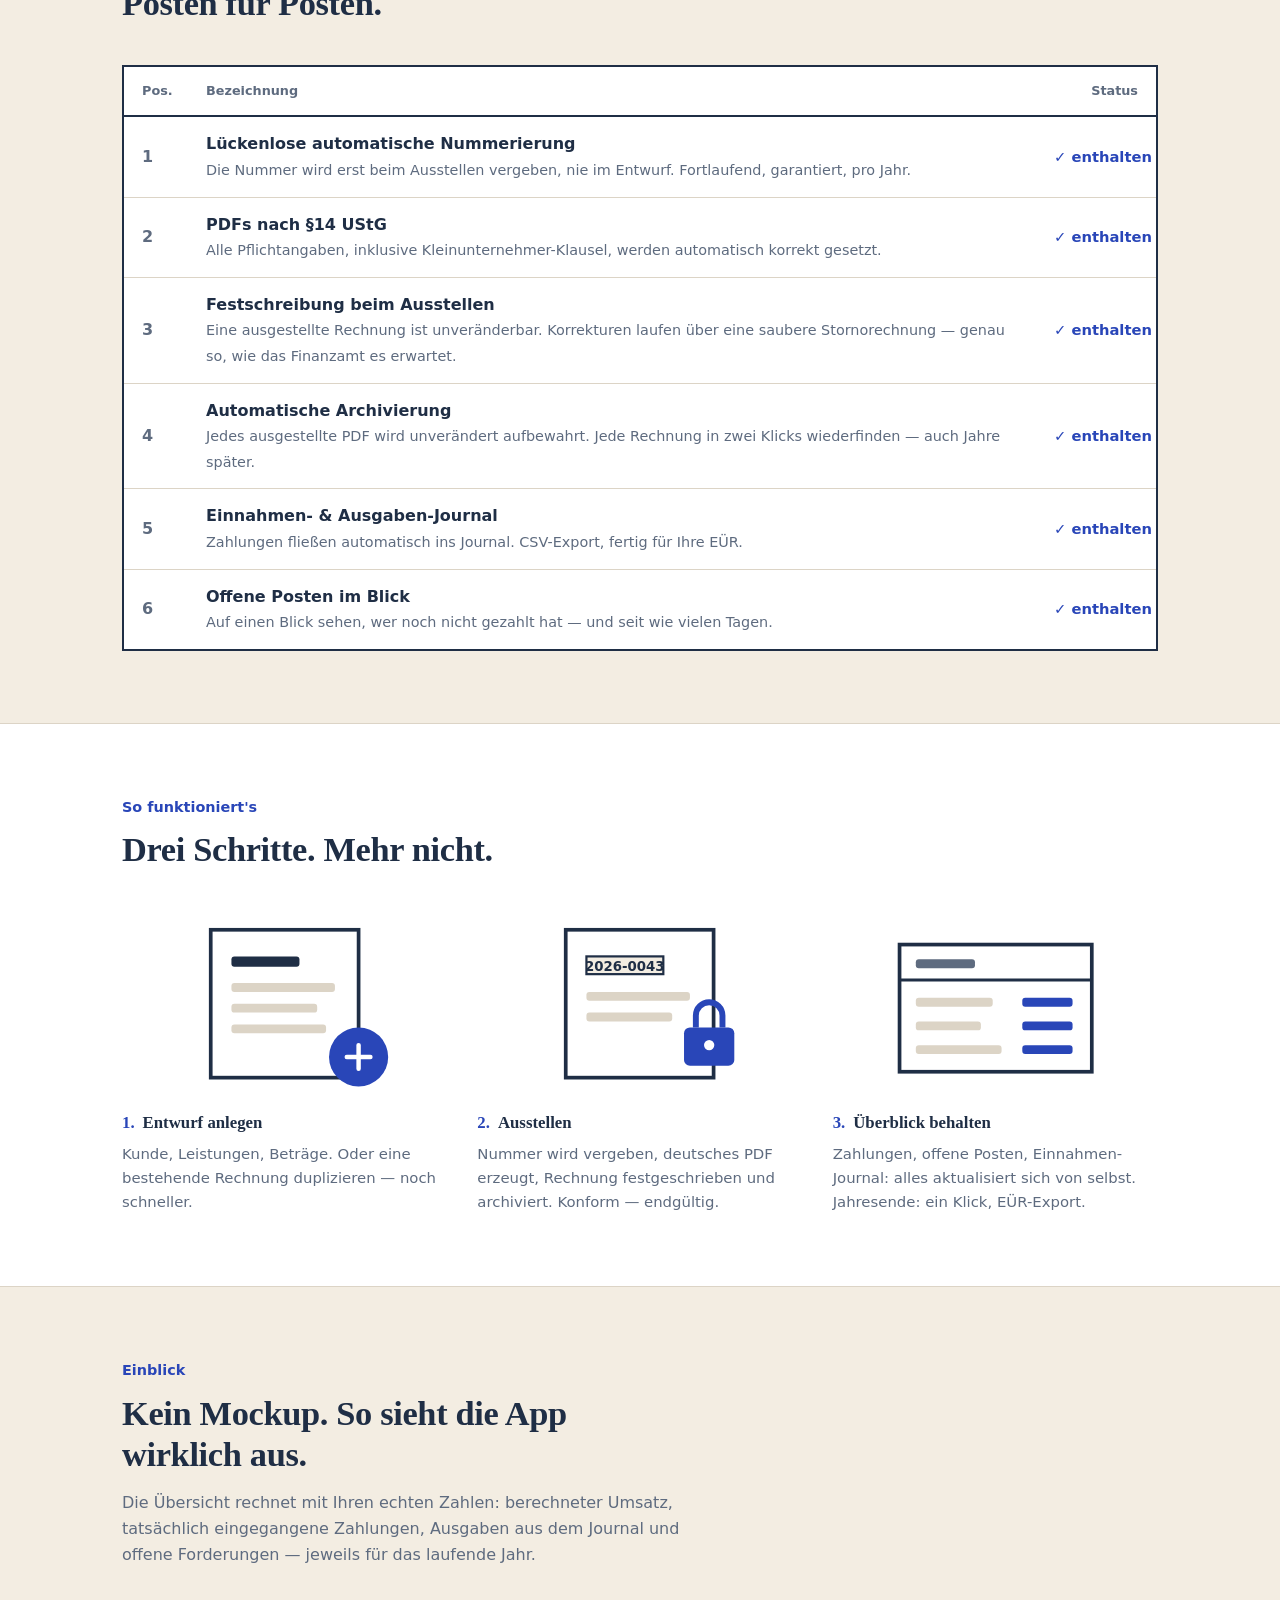
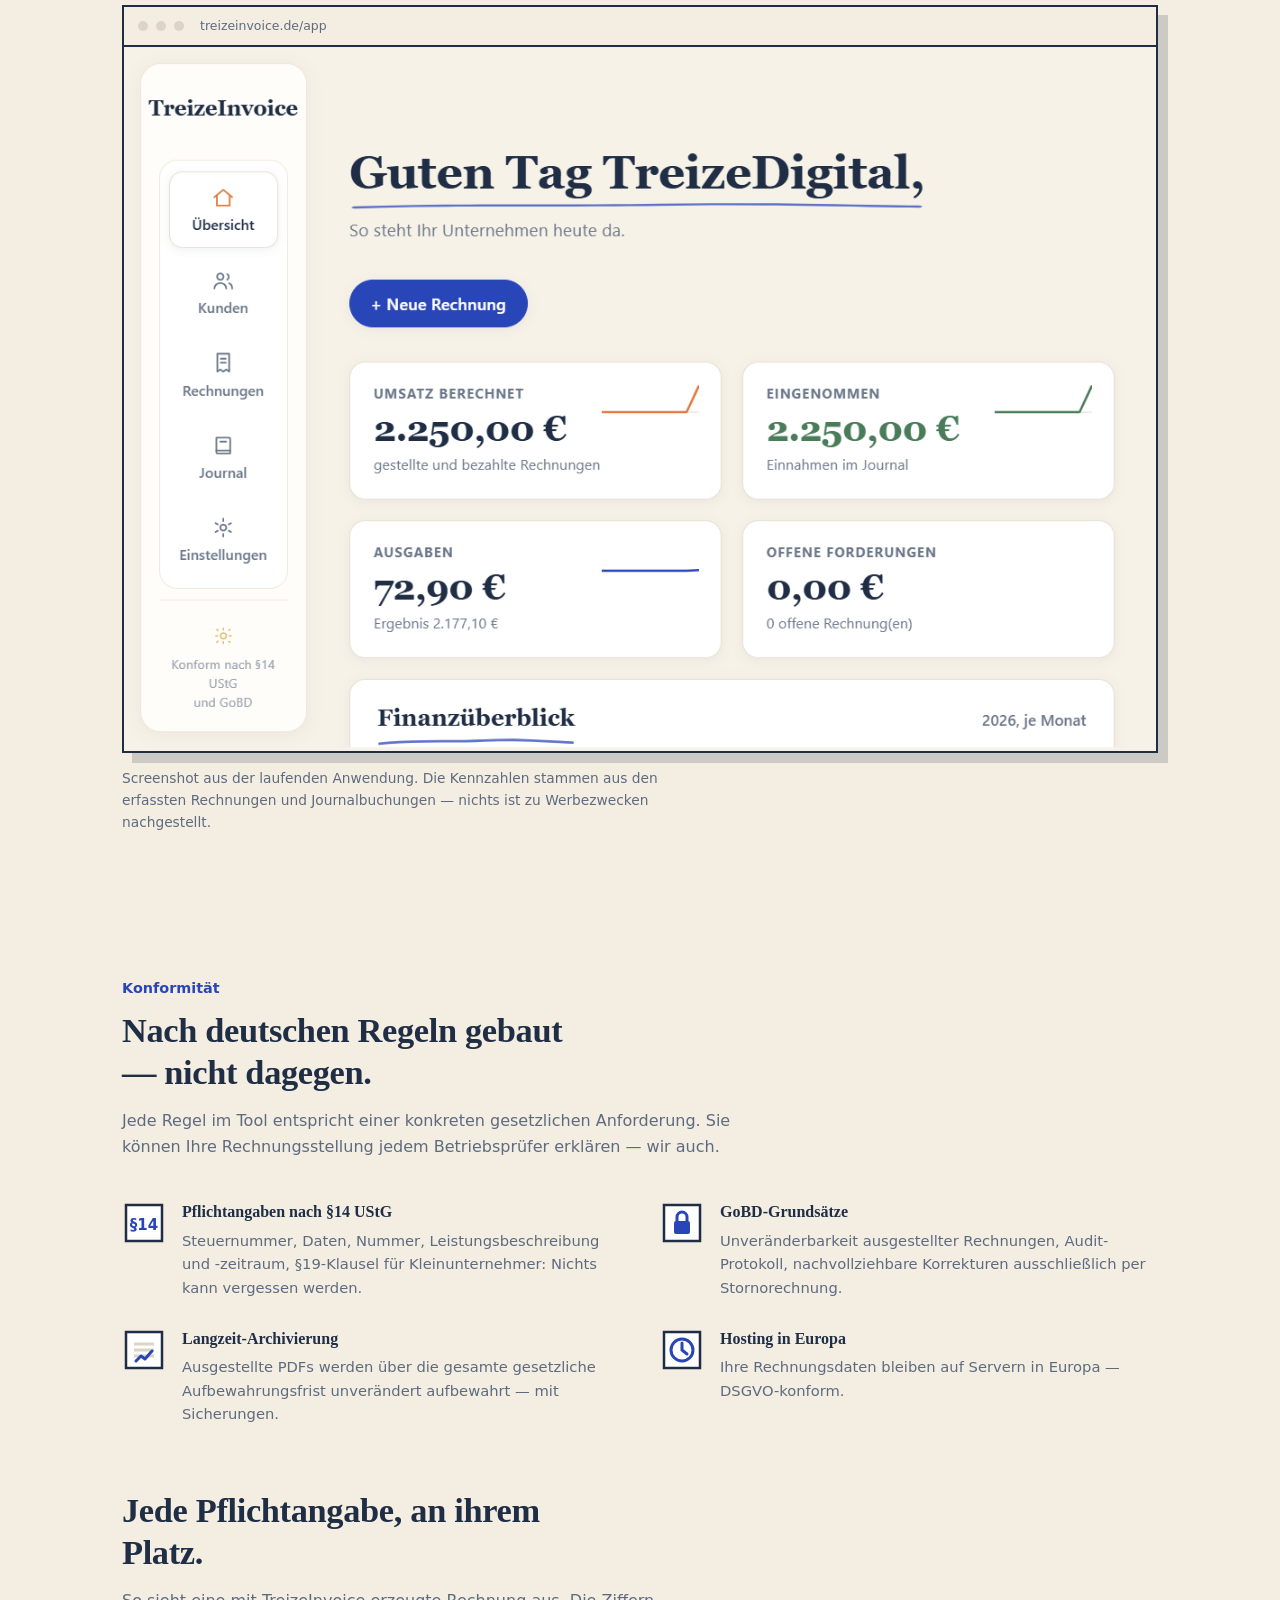
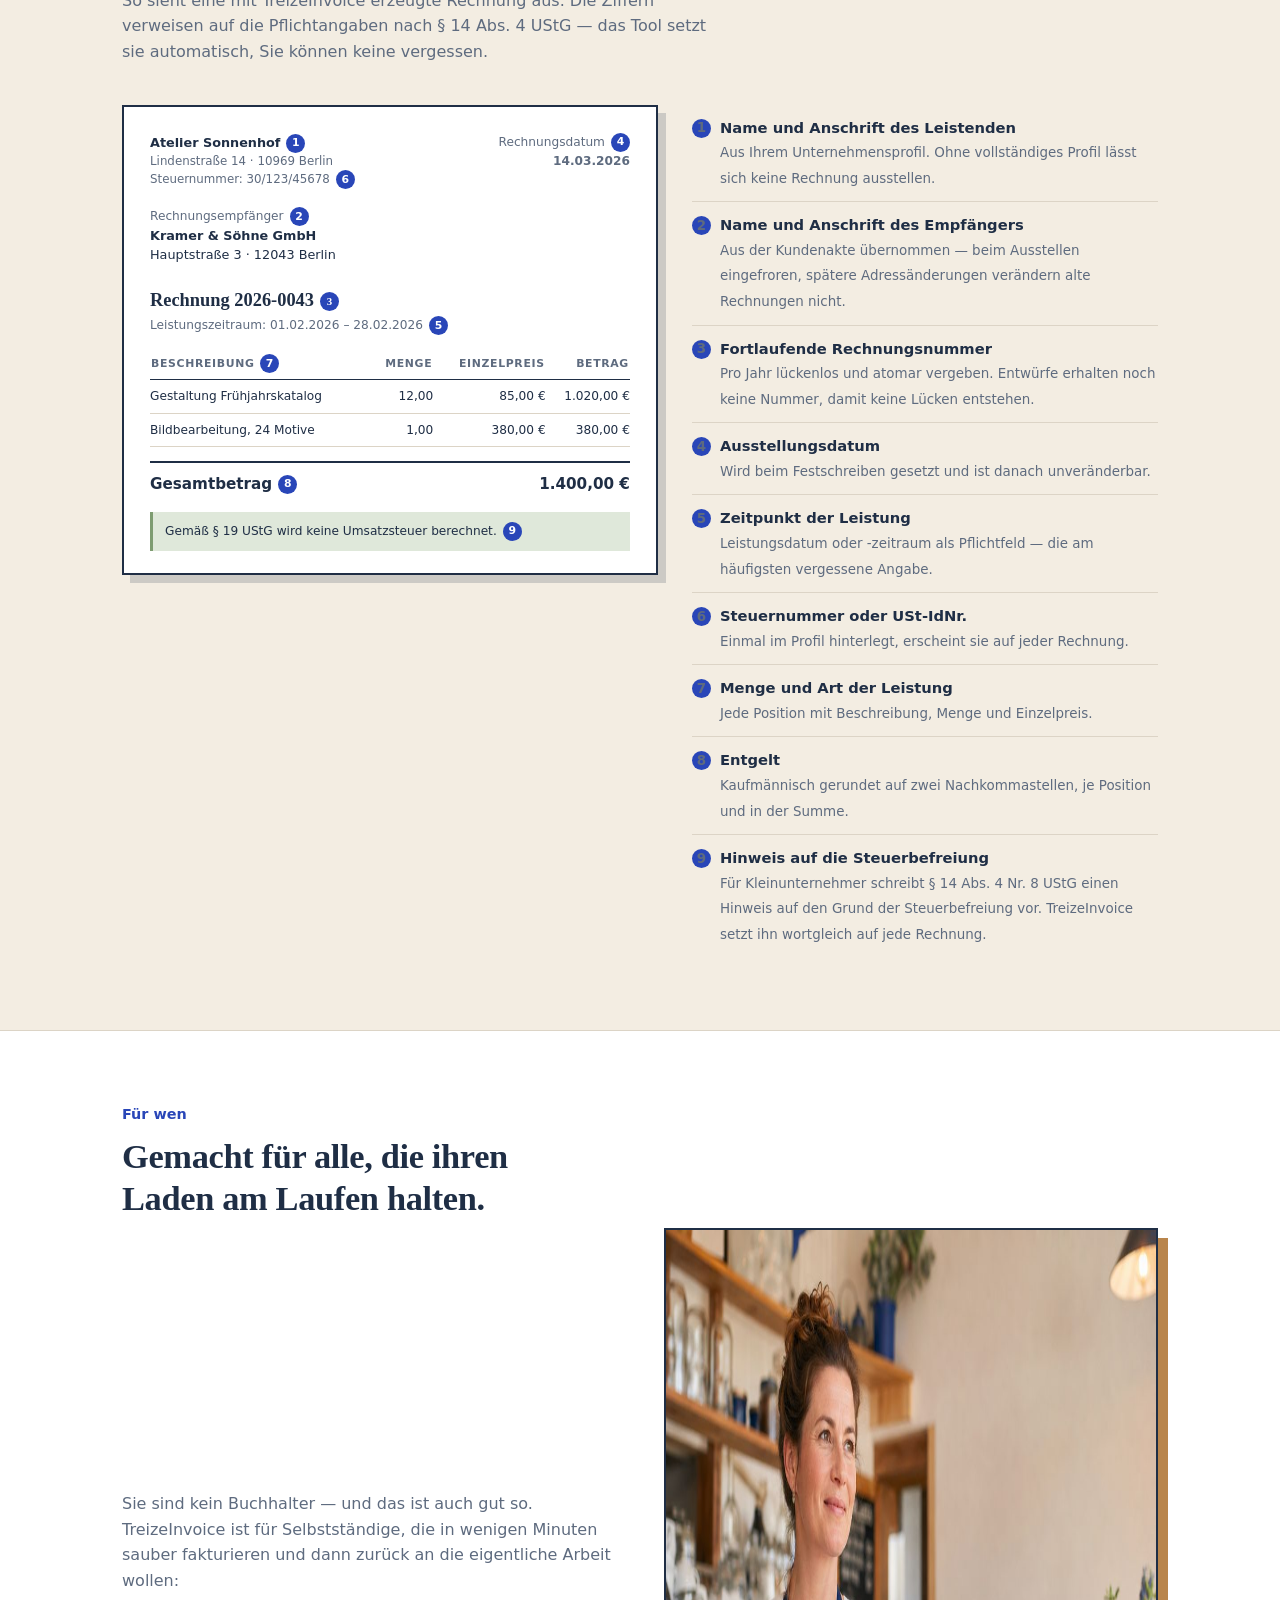
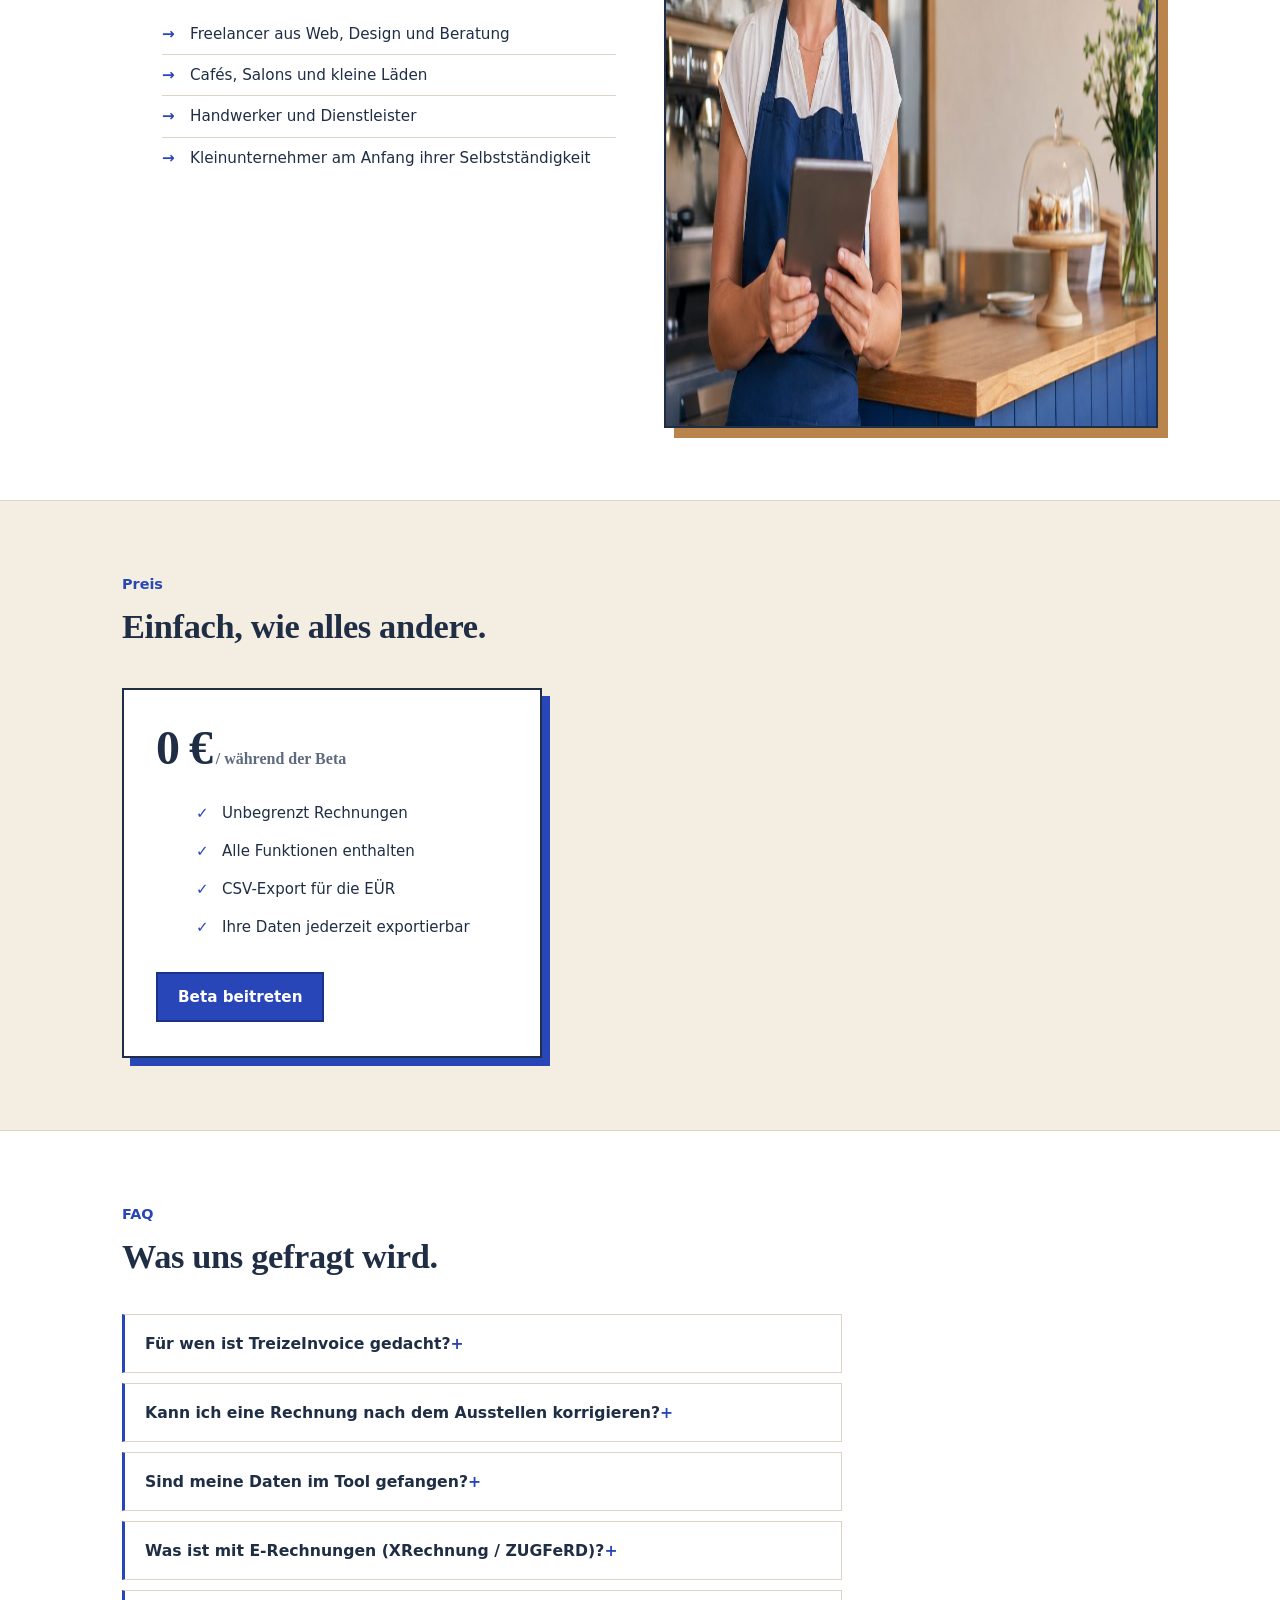
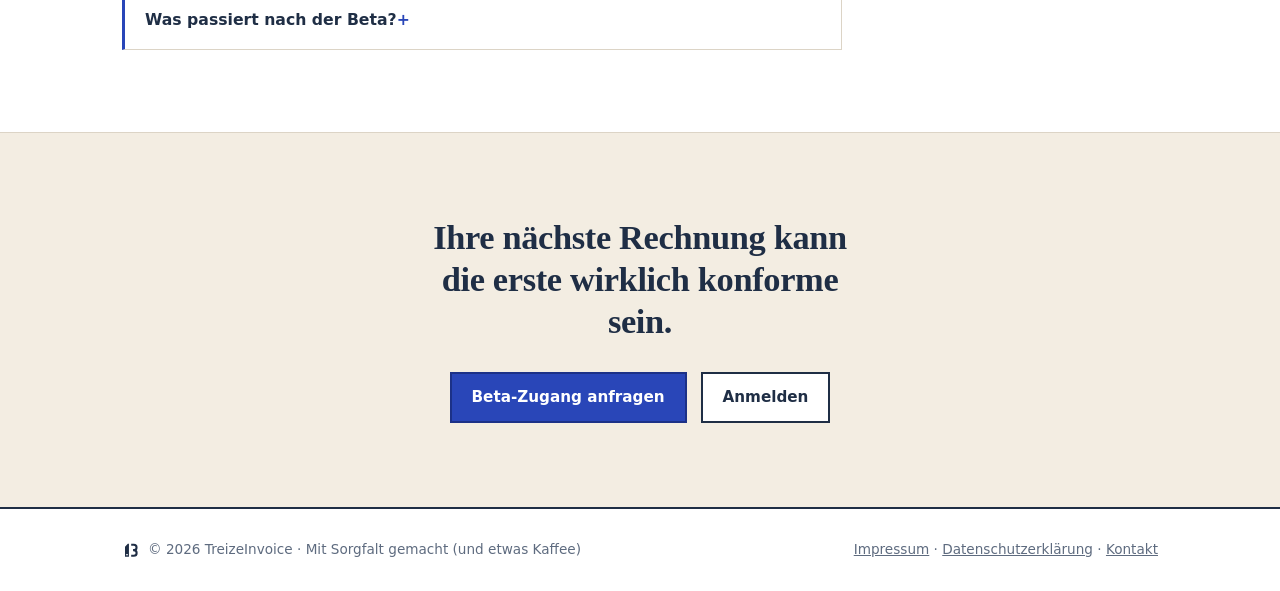
==== commit e9ece28a: "Audit de toutes les pages: titres, accessibilite, debordement, coherence Onglets vides sur les 7 pag" ====
--- a/frontend/index.html
+++ b/frontend/index.html
@@ -563,7 +563,7 @@
         <h1>Rechnungen schreiben, ohne an Paragrafen zu denken.</h1>
         <p class="lead">TreizeInvoice ist das Rechnungstool für Selbstständige und Kleinunternehmer: lückenlose Nummerierung, unveränderbare PDFs, sauberes Storno, EÜR-Export.</p>
         <div class="hero-cta">
-          <a class="btn primary" href="/register">Kostenloses Konto erstellen</a>
+          <a class="btn primary" href="/register">Beta-Zugang anfragen</a>
           <a class="btn" href="#funktionen">So funktioniert's</a>
         </div>
         <p class="hero-note">Kostenlos während der Beta · Ihre Daten bleiben in Europa</p>
@@ -914,7 +914,7 @@
   <div class="wrap">
     <h2>Ihre nächste Rechnung kann die erste wirklich konforme sein.</h2>
     <div class="hero-cta">
-      <a class="btn primary" href="/register">Kostenloses Konto erstellen</a>
+      <a class="btn primary" href="/register">Beta-Zugang anfragen</a>
       <a class="btn" href="/login">Anmelden</a>
     </div>
   </div>
@@ -924,7 +924,7 @@
   <div class="wrap foot-in">
     <div style="display:flex; align-items:center; gap:8px;"><span style="width:18px; height:18px; display:inline-block;"><svg viewBox="0 0 96 96" xmlns="http://www.w3.org/2000/svg"><path fill-rule="evenodd" d="M 16 31 L 31 14 H 37 V 84 H 16 Z M 21 71 h 11 v 5 h -11 z" fill="#1F2E45"/><path d="M 49 19.5 H 63 A 14.5 14.5 0 0 1 63 48.5 H 59 M 59 48.5 H 63 A 15 15 0 0 1 63 78.5 H 49" fill="none" stroke="#1F2E45" stroke-width="11" stroke-linejoin="round"/></svg></span>© 2026 TreizeInvoice · Mit Sorgfalt gemacht (und etwas Kaffee)</div>
     <div>
-      <a href="/impressum">Impressum</a> · <a href="/datenschutz">Datenschutzerklärung</a> · <a href="mailto:kontakt@example.de">Kontakt</a>
+      <a href="/impressum">Impressum</a> · <a href="/datenschutz">Datenschutzerklärung</a> · <a href="mailto:kontakt@treizeinvoice.de">Kontakt</a>
     </div>
   </div>
 </footer>
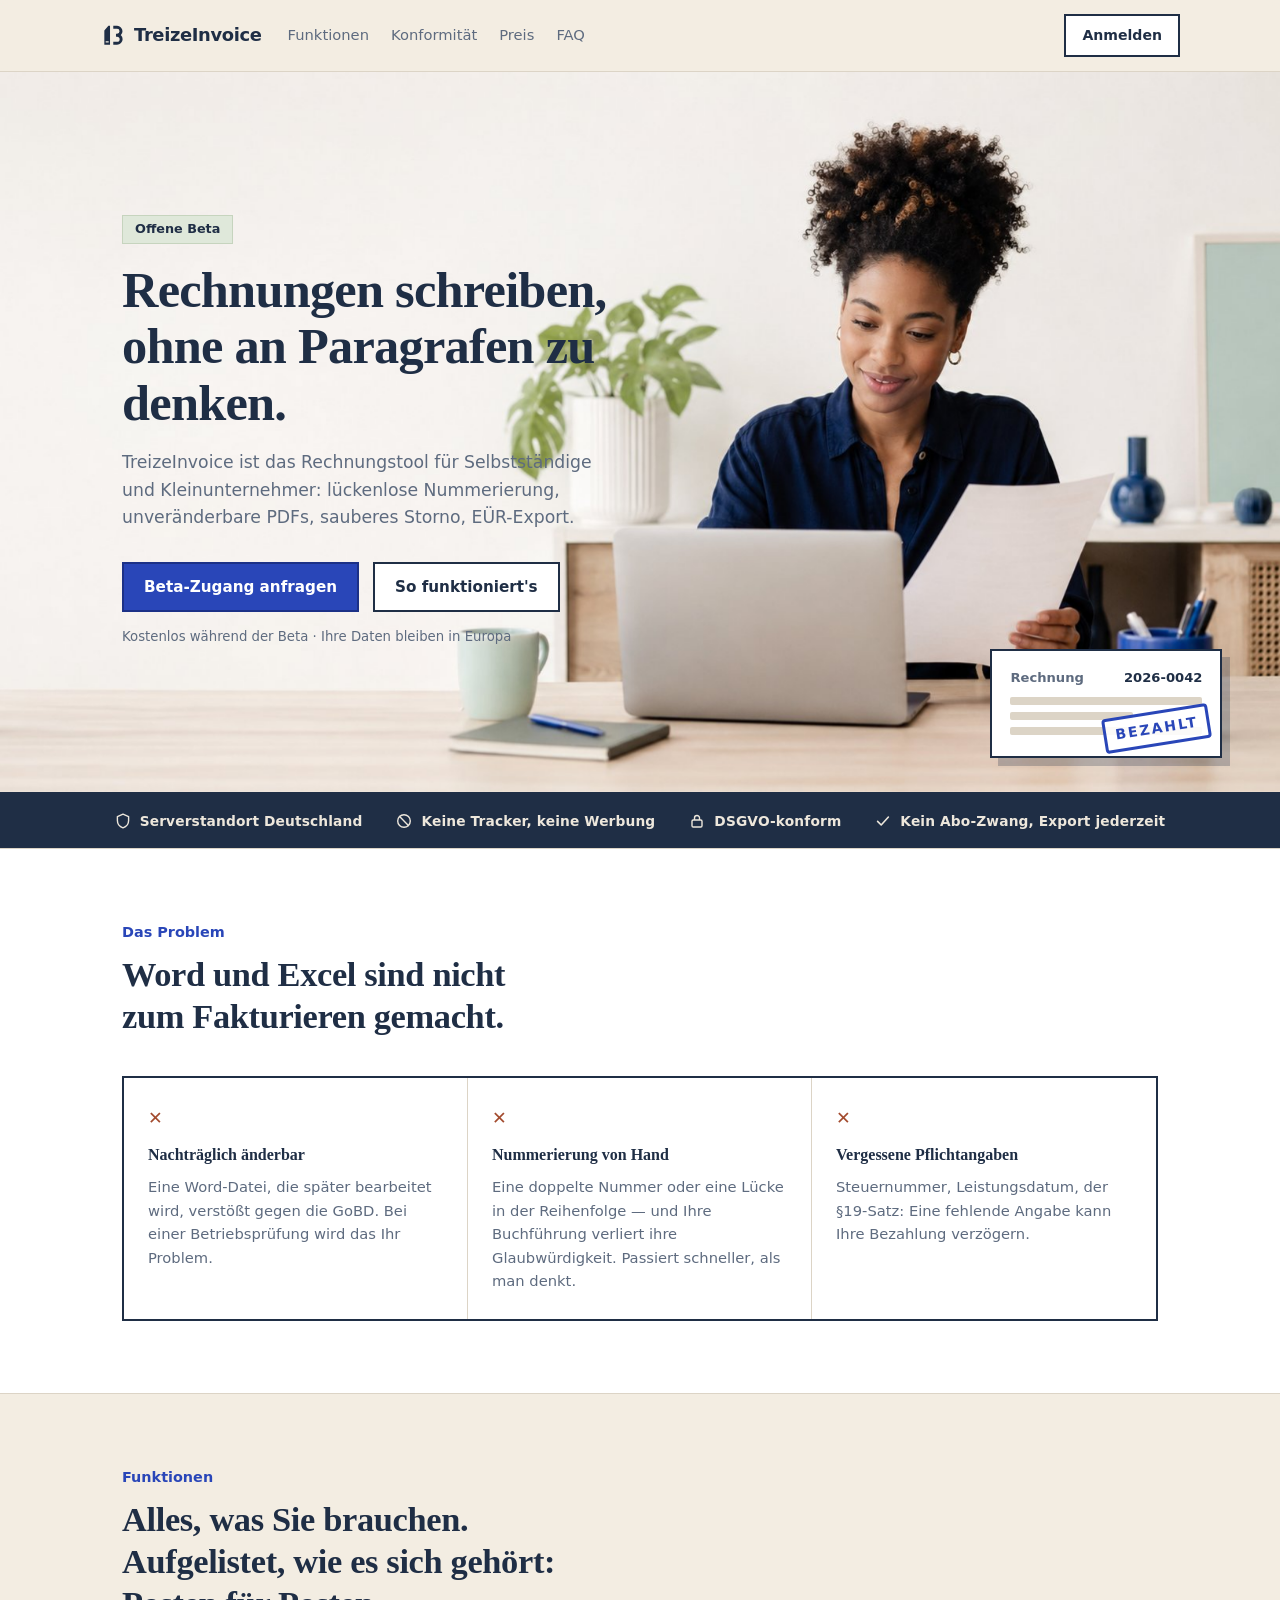
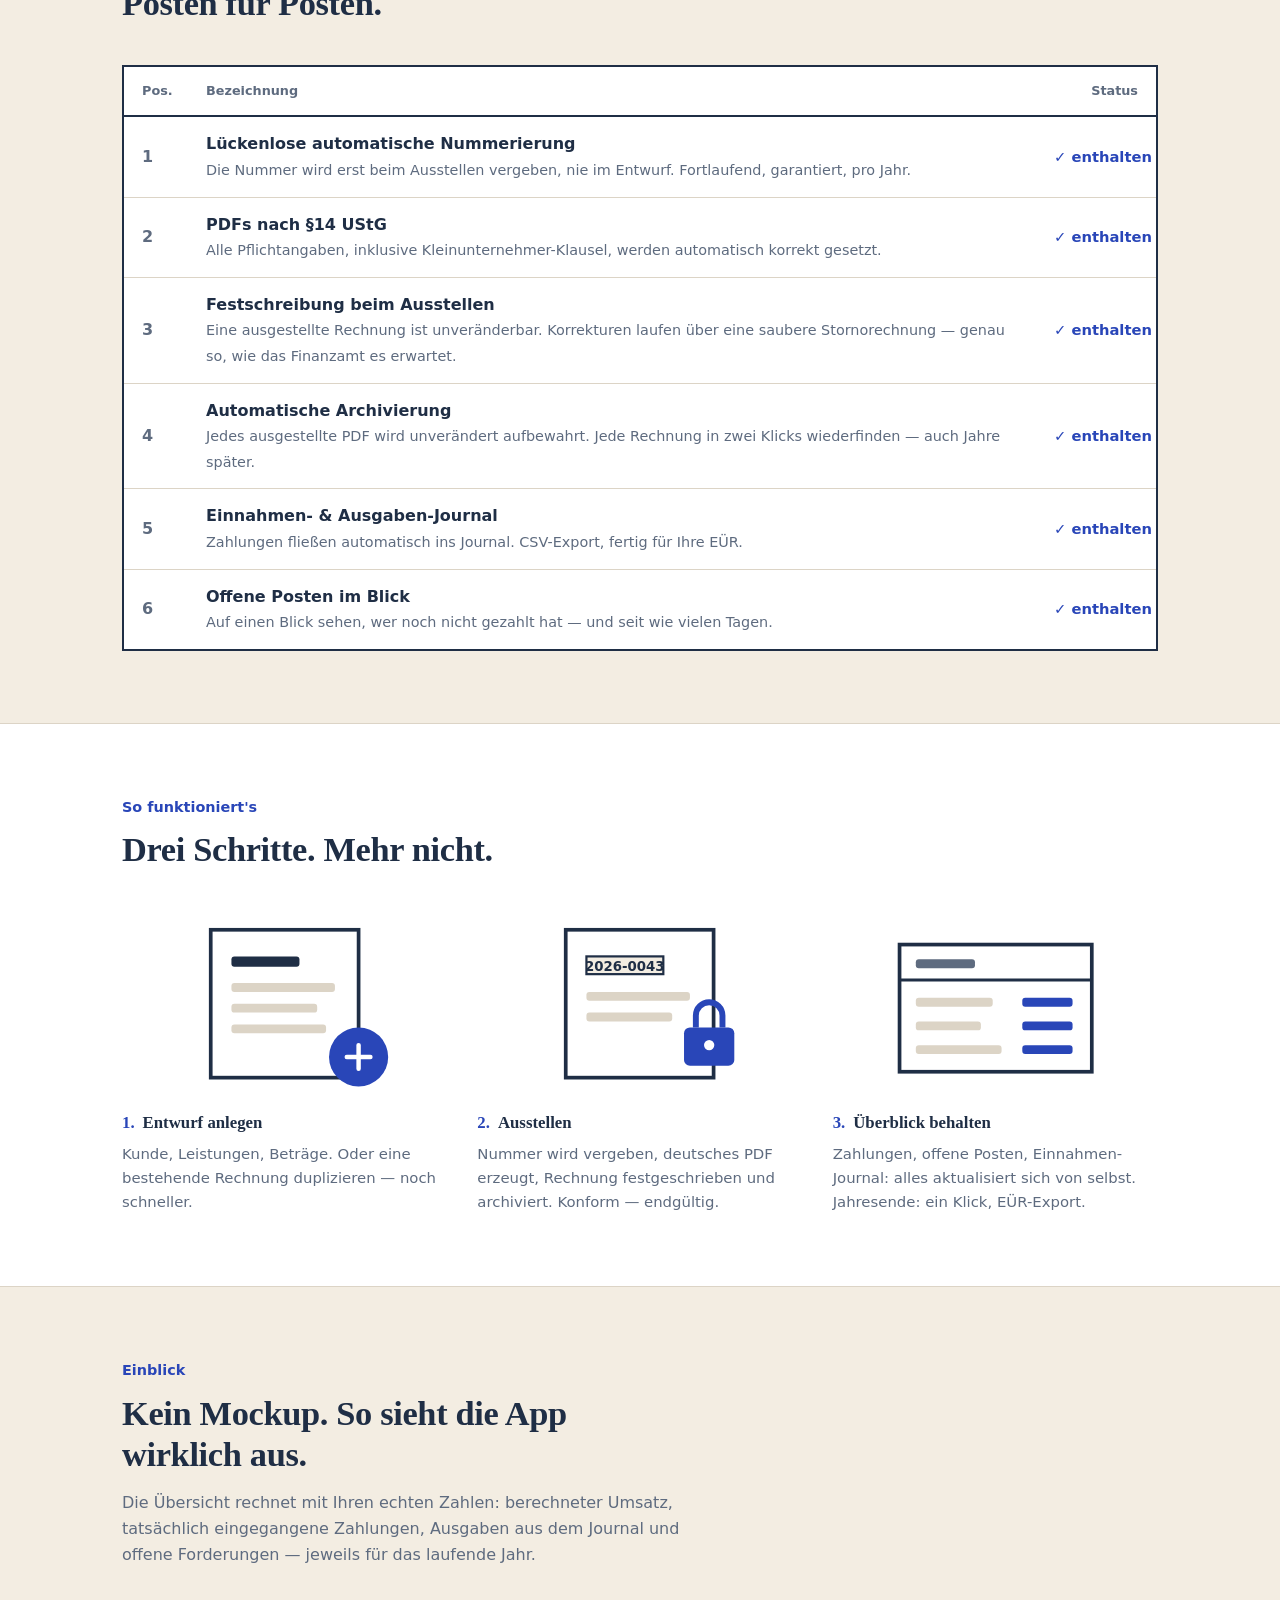
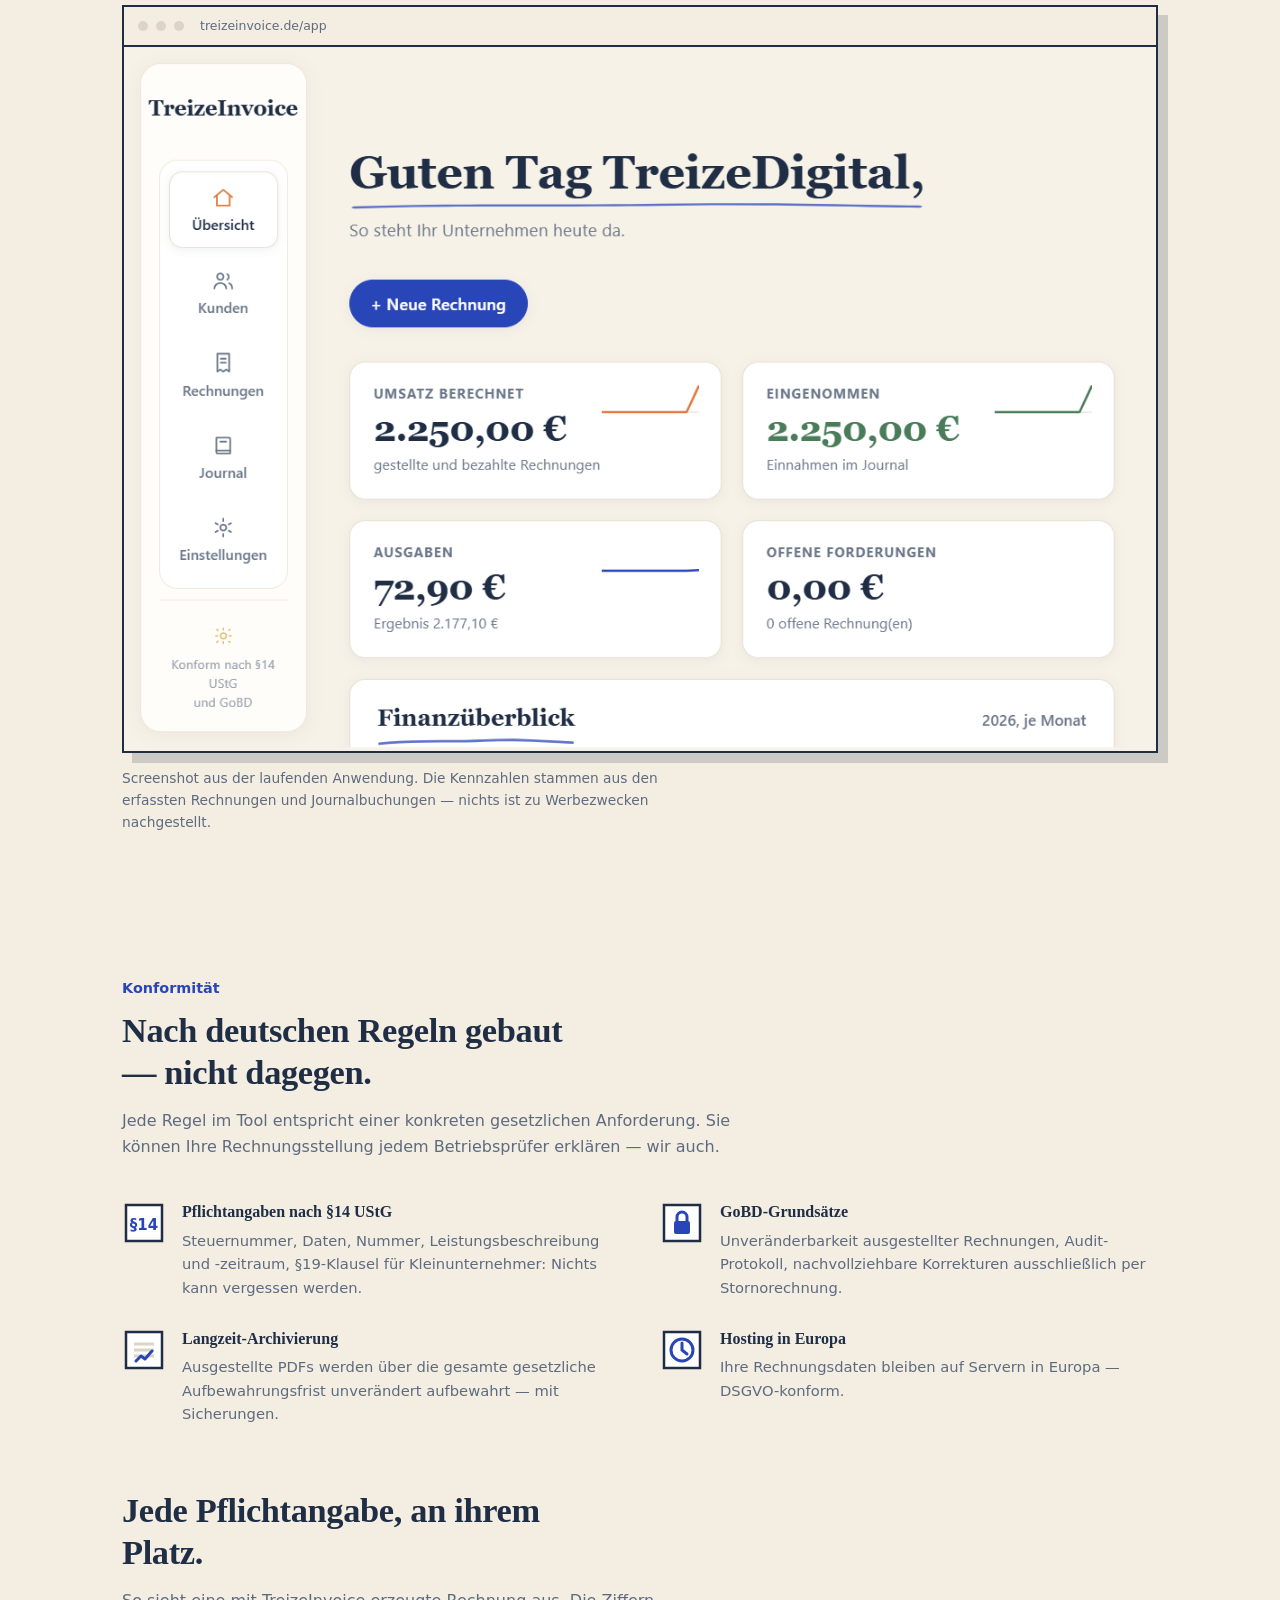
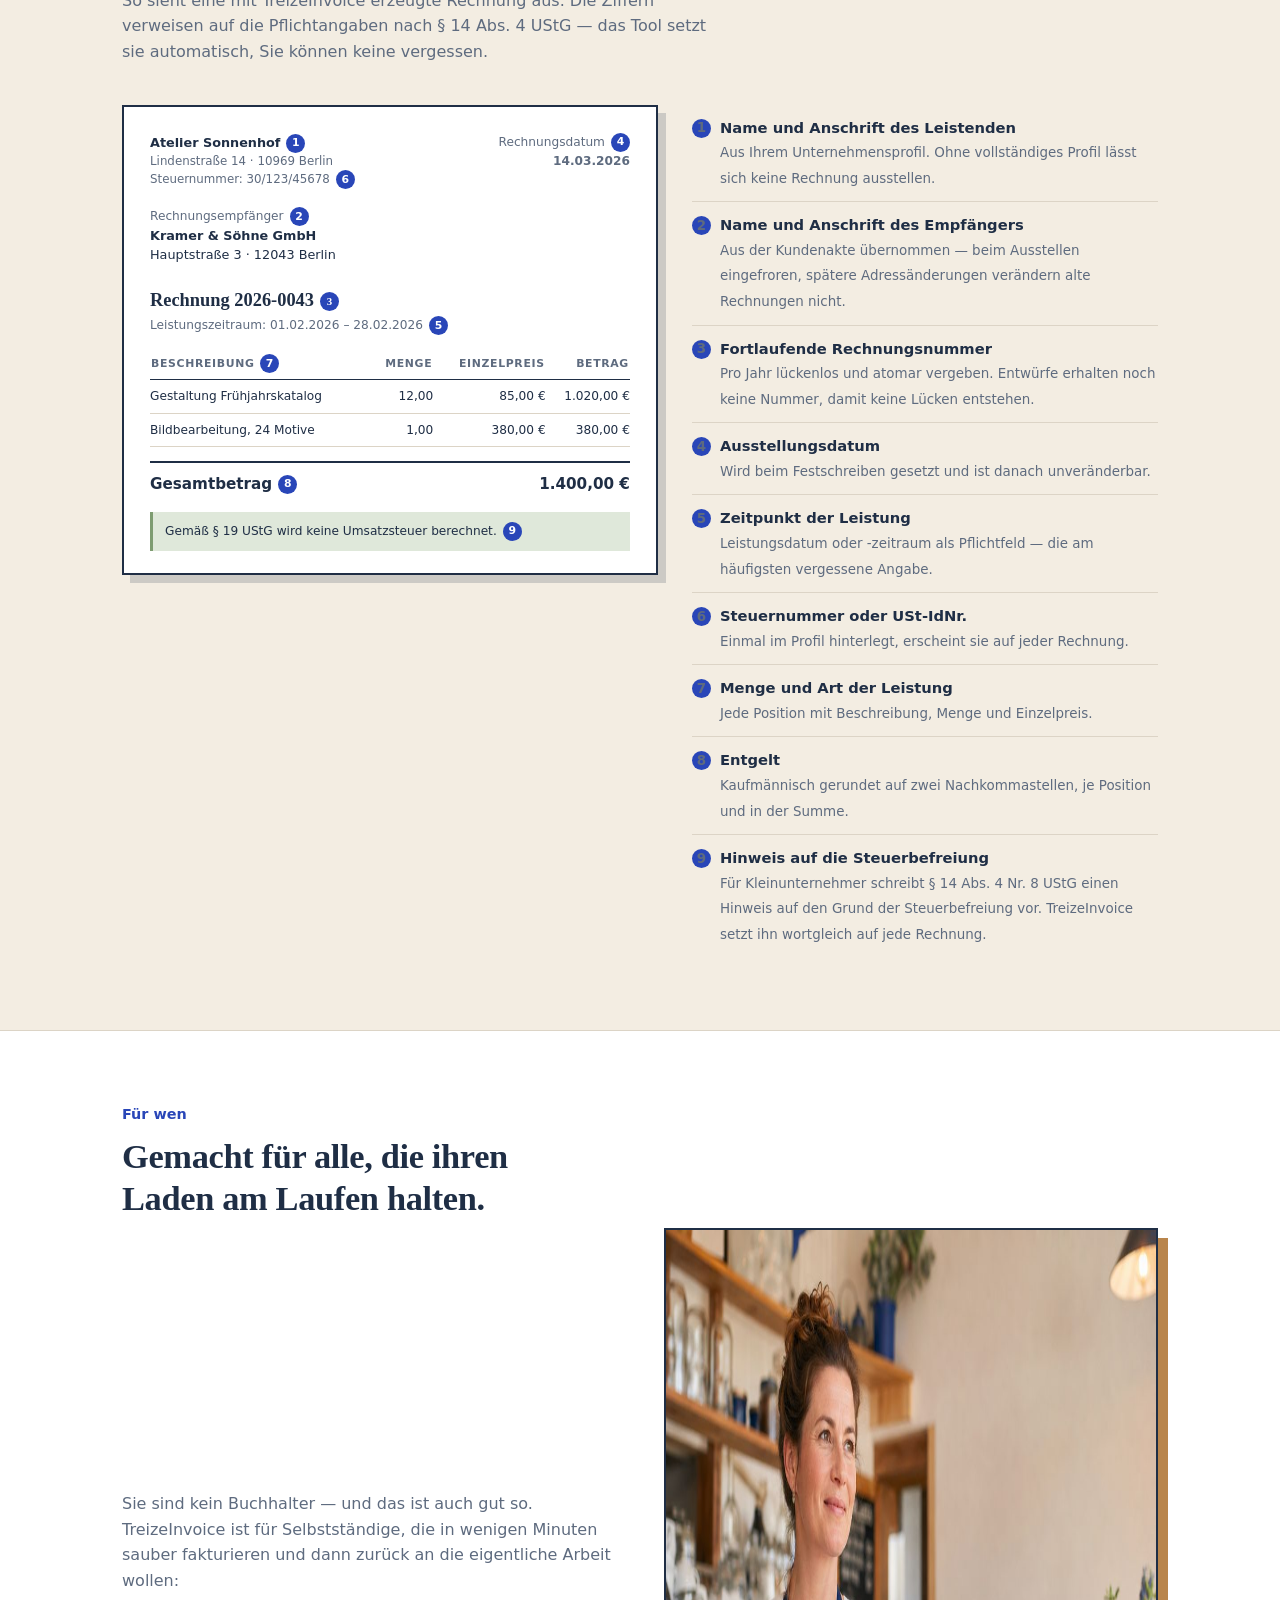
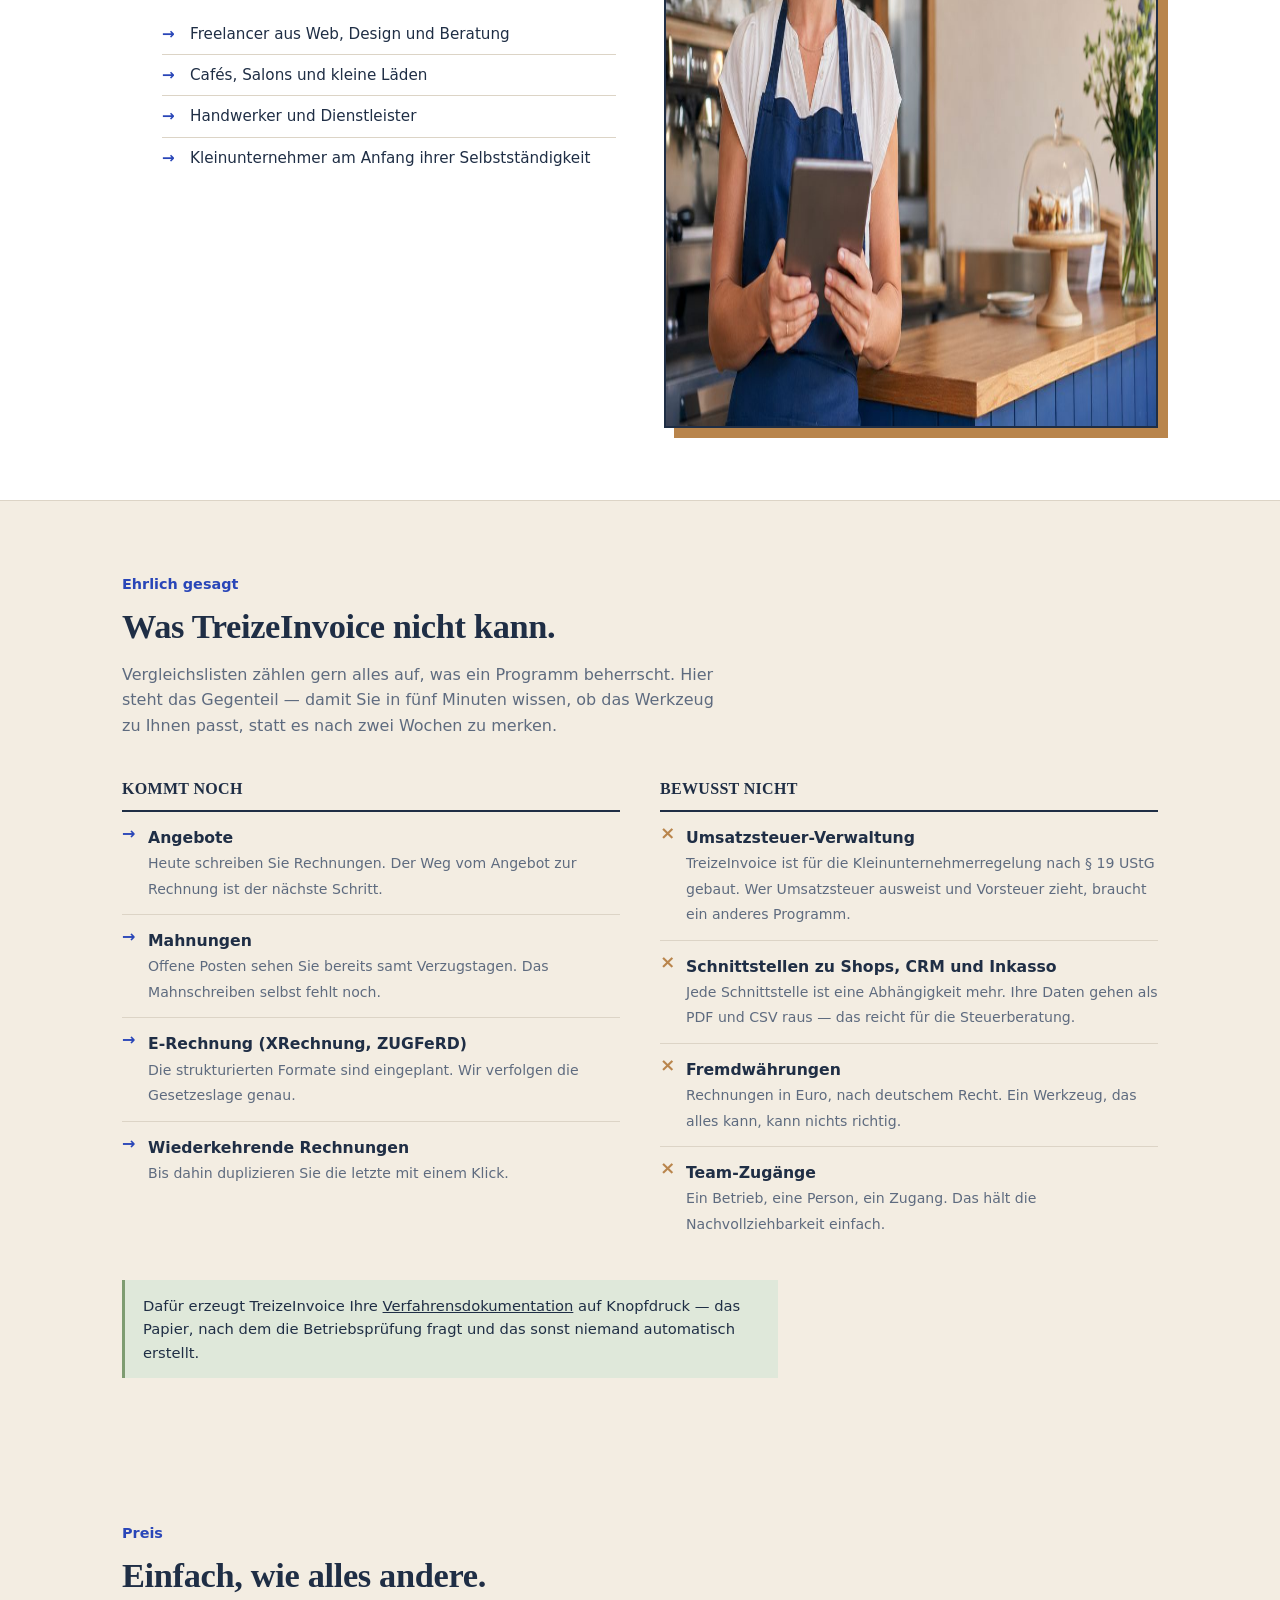
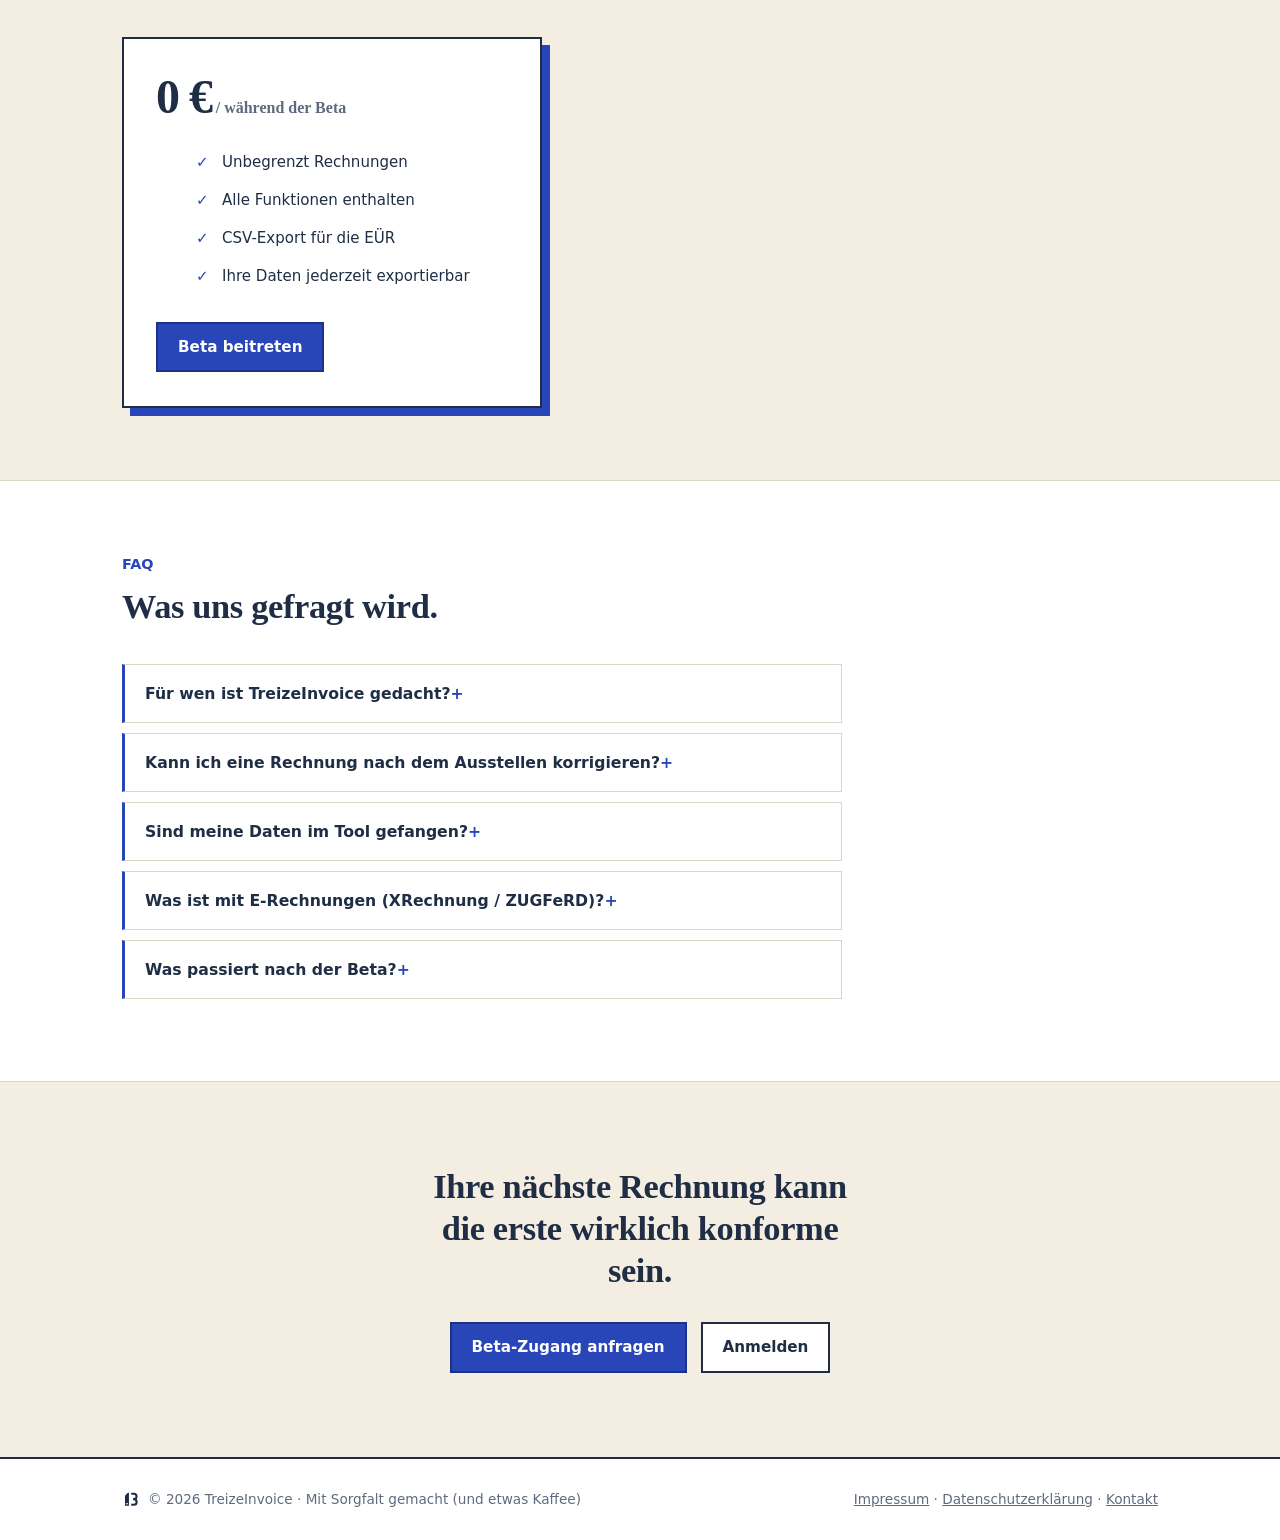
==== commit 6038f9cf: "Landing: section Was TreizeInvoice nicht kann Reponse aux comparatifs de logiciels de facturation, q" ====
--- a/frontend/index.html
+++ b/frontend/index.html
@@ -459,6 +459,46 @@
   .legende span{font-size:.84rem; color:var(--ink-soft);}
   .legende .mark{margin-top:3px;}
 
+  /* ---------- Ce que l'outil ne fait pas ---------- */
+  .grenzen-grid{
+    margin-top:38px;
+    display:grid;
+    grid-template-columns:repeat(2,minmax(0,1fr));
+    gap:26px 40px;
+  }
+  .grenzen-block h3{
+    font-size:1rem;
+    letter-spacing:.02em;
+    text-transform:uppercase;
+    padding-bottom:8px;
+    border-bottom:2px solid var(--ink);
+  }
+  .grenzen-list{list-style:none; margin:0; padding:0;}
+  .grenzen-list li{
+    padding:13px 0 13px 26px;
+    border-bottom:1px solid var(--line);
+    position:relative;
+  }
+  .grenzen-list li:last-child{border-bottom:none;}
+  .grenzen-list li::before{
+    position:absolute;
+    left:0; top:14px;
+    font-weight:700;
+    line-height:1;
+  }
+  .grenzen-list.soon li::before{content:"→"; color:var(--blue);}
+  .grenzen-list.never li::before{content:"×"; color:var(--wood); font-size:1.15em; top:12px;}
+  .grenzen-list b{display:block; font-size:.98rem;}
+  .grenzen-list span{font-size:.88rem; color:var(--ink-soft);}
+  .grenzen-note{
+    margin-top:30px;
+    padding:14px 18px;
+    background:var(--sage);
+    border-left:3px solid #7E9C71;
+    font-size:.92rem;
+    max-width:70ch;
+  }
+
 
   /* ---------- Animations ---------- */
   @media (prefers-reduced-motion: no-preference){
@@ -534,6 +574,7 @@
     .beleg-head{flex-direction:column; gap:10px;}
     .shot{box-shadow:5px 5px 0 rgba(31,46,69,.18);}
     .trustbar ul{gap:8px 20px; font-size:.8rem;}
+    .grenzen-grid{grid-template-columns:1fr; gap:24px;}
   }
 </style>
 </head>
@@ -861,6 +902,46 @@
       </div>
       <img src="assets/cafebesitzerin.jpg" width="1200" height="800" alt="Eine Cafébesitzerin steht mit einem Tablet hinter ihrer Theke" loading="lazy" decoding="async">
     </div>
+  </div>
+</section>
+
+<section id="grenzen">
+  <div class="wrap">
+    <div class="kicker">Ehrlich gesagt</div>
+    <h2>Was TreizeInvoice nicht kann.</h2>
+    <p class="section-lead">
+      Vergleichslisten zählen gern alles auf, was ein Programm beherrscht. Hier steht
+      das Gegenteil — damit Sie in fünf Minuten wissen, ob das Werkzeug zu Ihnen passt,
+      statt es nach zwei Wochen zu merken.
+    </p>
+
+    <div class="grenzen-grid">
+      <div class="grenzen-block">
+        <h3>Kommt noch</h3>
+        <ul class="grenzen-list soon">
+          <li><b>Angebote</b><span>Heute schreiben Sie Rechnungen. Der Weg vom Angebot zur Rechnung ist der nächste Schritt.</span></li>
+          <li><b>Mahnungen</b><span>Offene Posten sehen Sie bereits samt Verzugstagen. Das Mahnschreiben selbst fehlt noch.</span></li>
+          <li><b>E-Rechnung (XRechnung, ZUGFeRD)</b><span>Die strukturierten Formate sind eingeplant. Wir verfolgen die Gesetzeslage genau.</span></li>
+          <li><b>Wiederkehrende Rechnungen</b><span>Bis dahin duplizieren Sie die letzte mit einem Klick.</span></li>
+        </ul>
+      </div>
+
+      <div class="grenzen-block">
+        <h3>Bewusst nicht</h3>
+        <ul class="grenzen-list never">
+          <li><b>Umsatzsteuer-Verwaltung</b><span>TreizeInvoice ist für die Kleinunternehmerregelung nach § 19 UStG gebaut. Wer Umsatzsteuer ausweist und Vorsteuer zieht, braucht ein anderes Programm.</span></li>
+          <li><b>Schnittstellen zu Shops, CRM und Inkasso</b><span>Jede Schnittstelle ist eine Abhängigkeit mehr. Ihre Daten gehen als PDF und CSV raus — das reicht für die Steuerberatung.</span></li>
+          <li><b>Fremdwährungen</b><span>Rechnungen in Euro, nach deutschem Recht. Ein Werkzeug, das alles kann, kann nichts richtig.</span></li>
+          <li><b>Team-Zugänge</b><span>Ein Betrieb, eine Person, ein Zugang. Das hält die Nachvollziehbarkeit einfach.</span></li>
+        </ul>
+      </div>
+    </div>
+
+    <p class="grenzen-note">
+      Dafür erzeugt TreizeInvoice Ihre <a href="#konformitaet">Verfahrensdokumentation</a> auf
+      Knopfdruck — das Papier, nach dem die Betriebsprüfung fragt und das sonst niemand
+      automatisch erstellt.
+    </p>
   </div>
 </section>
 
@@ -940,6 +1021,7 @@
     '.steps .step',
     '.conf .conf-item',
     '.legende li',
+    '.grenzen-list li',
     '.wen-grid > *',
     '.price-card',
     '.faq details',
